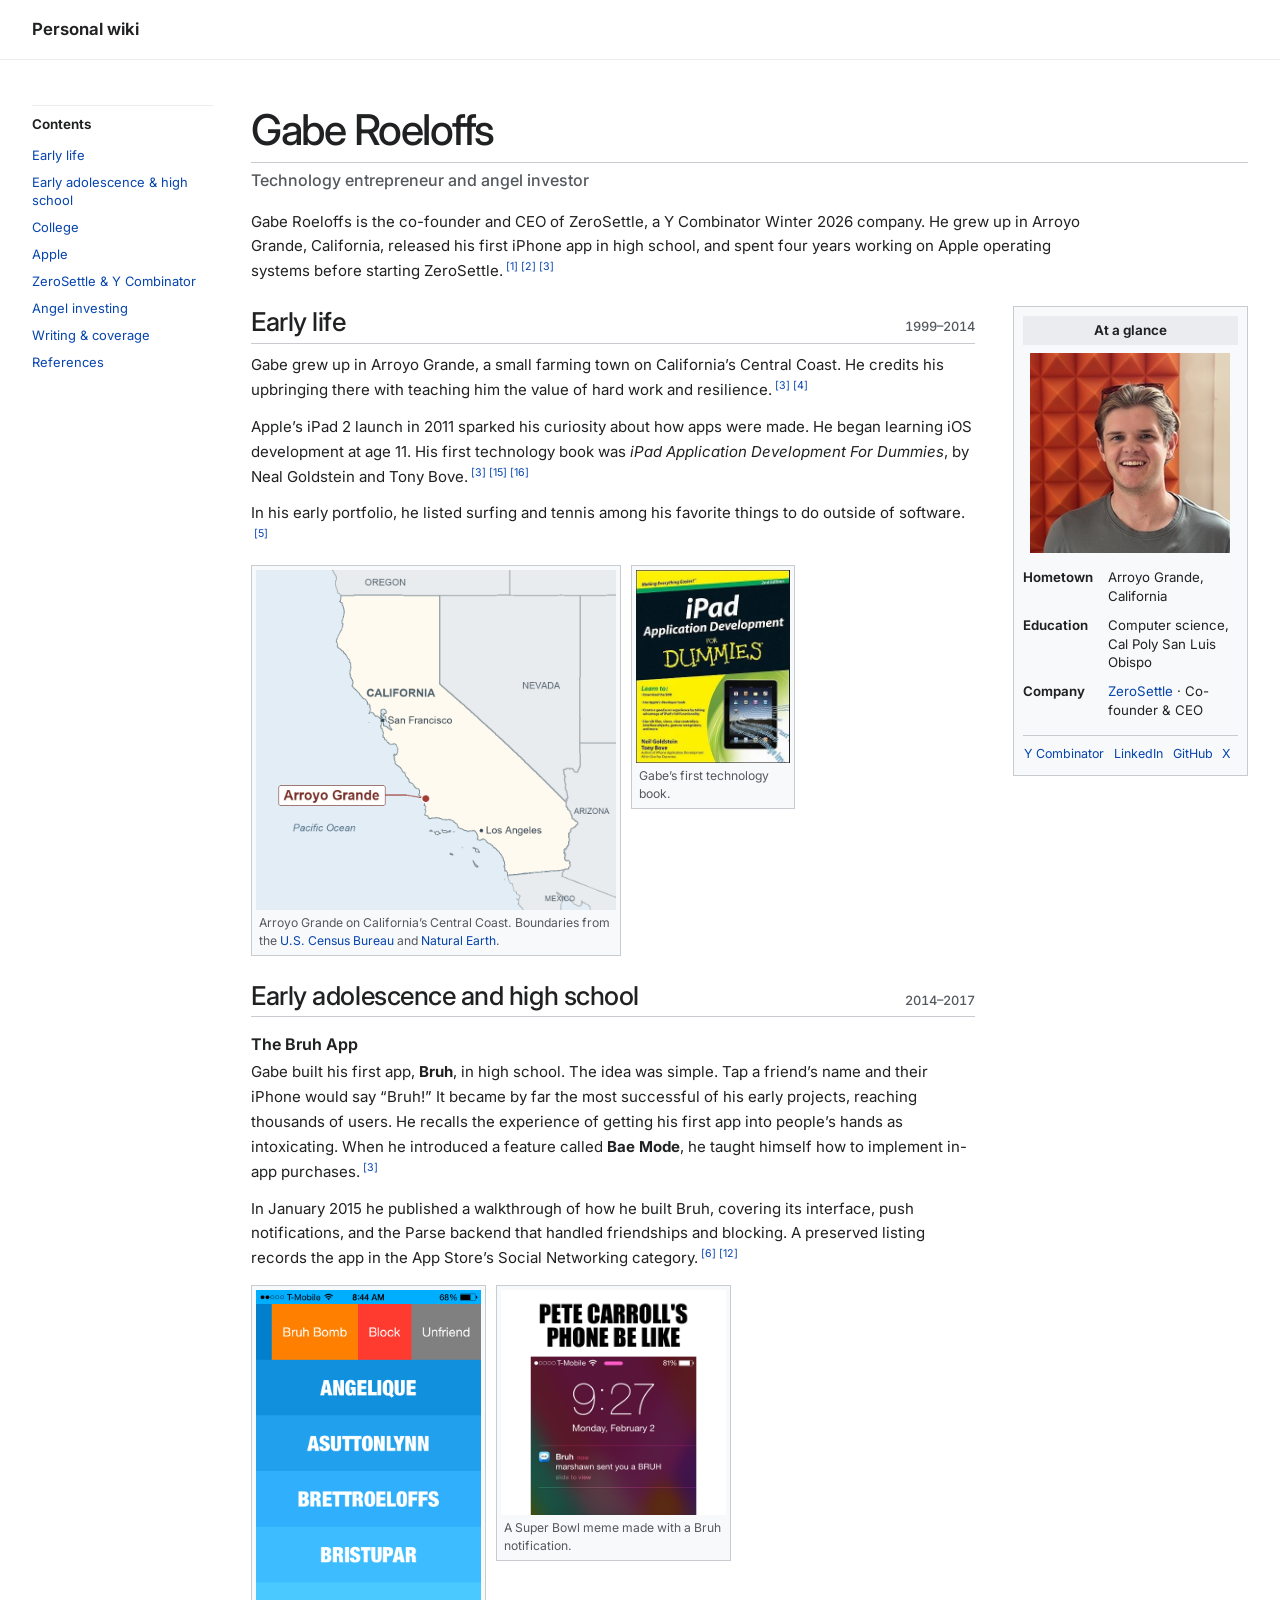
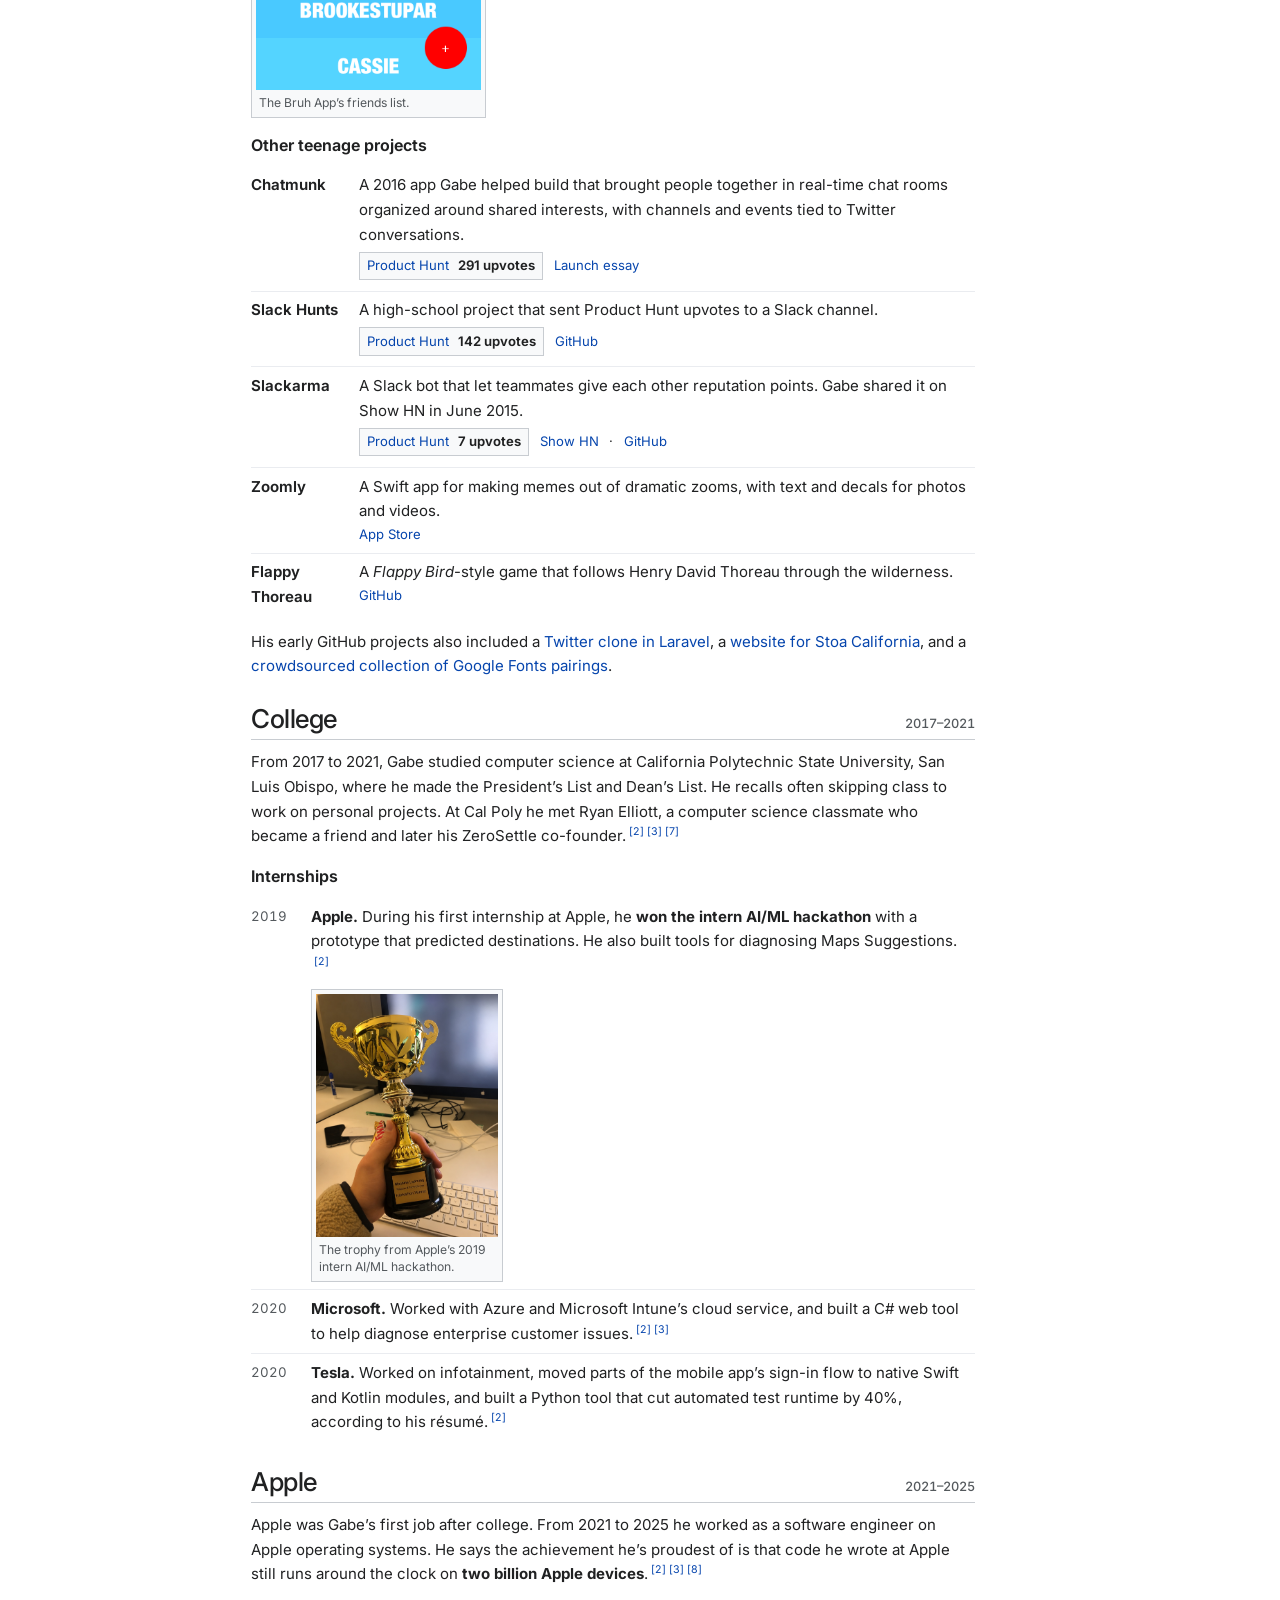
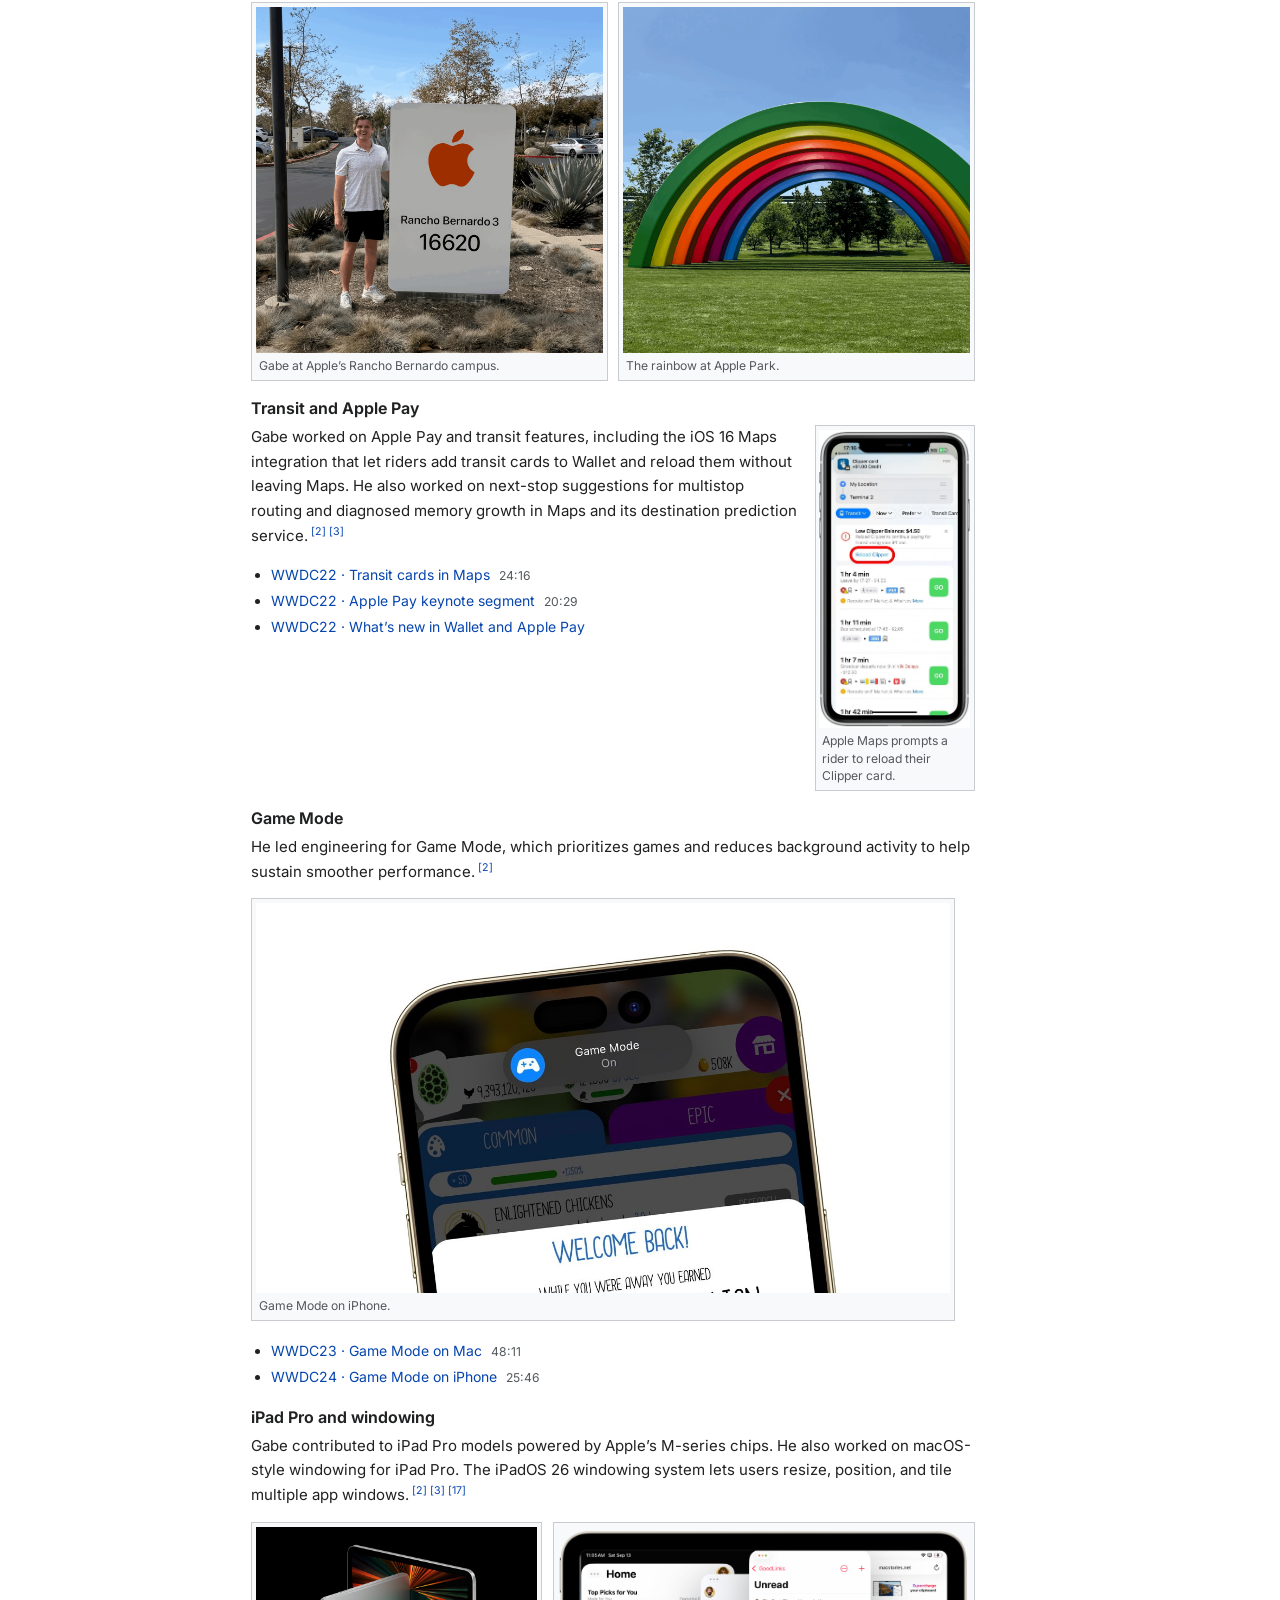
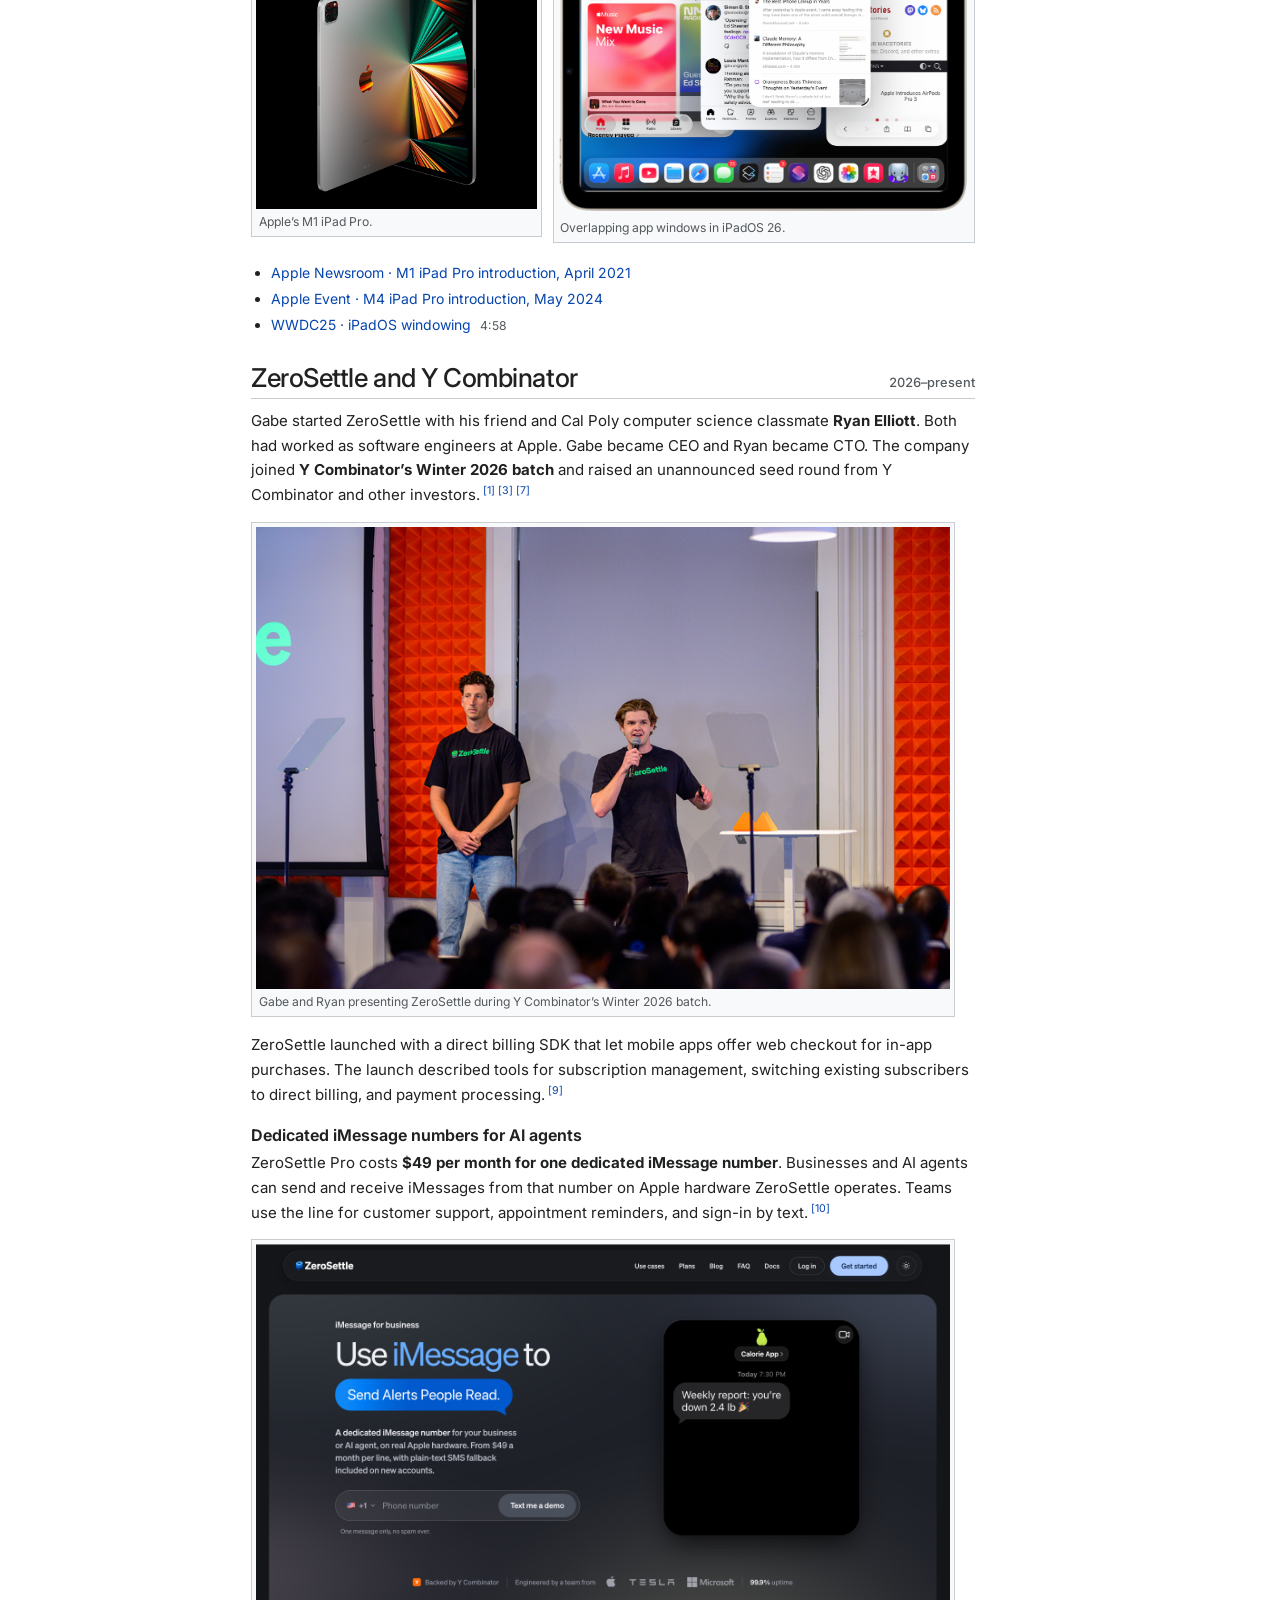
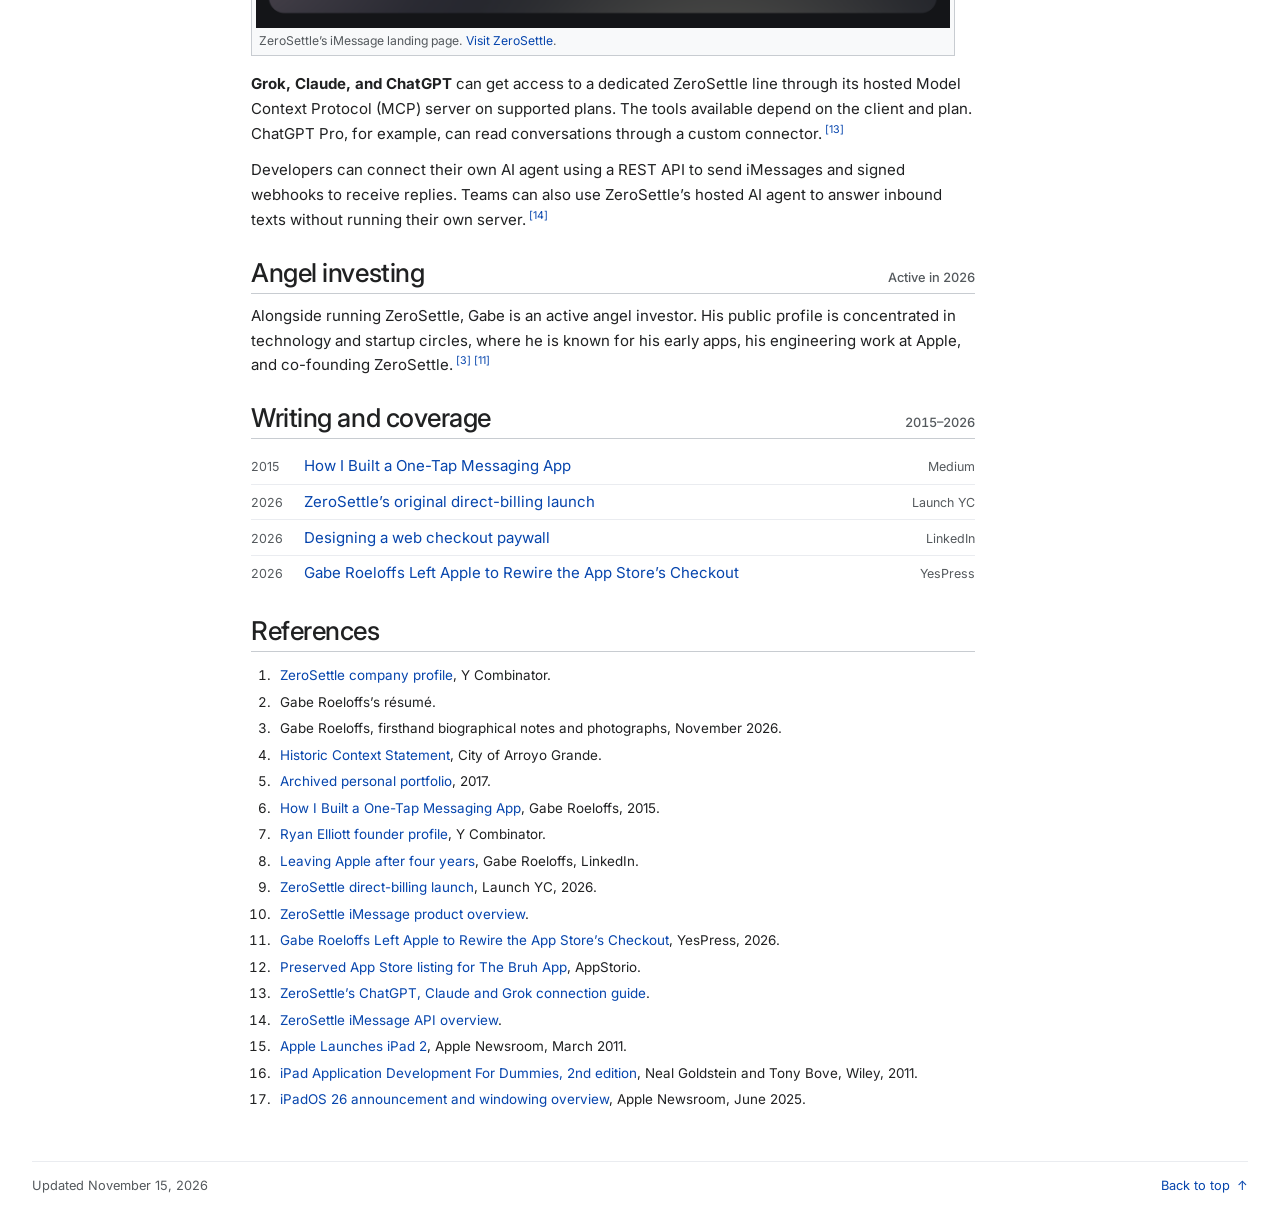
==== index.html @ 267e7371 "Date biography chapters and illustrate Apple projects" ====
<!doctype html>
<html lang="en">
<head>
    <meta charset="utf-8">
    <meta name="viewport" content="width=device-width, initial-scale=1">
    <title>Gabe Roeloffs | Technology Entrepreneur and Angel Investor</title>
    <meta name="description" content="Gabe Roeloffs is a technology entrepreneur, angel investor, and co-founder and CEO of ZeroSettle (YC Winter 2026). Explore his early apps, Apple engineering work, and startup career.">
    <link rel="canonical" href="https://gaberoeloffs.com/">
    <meta property="og:type" content="profile">
    <meta property="og:site_name" content="Gabe Roeloffs">
    <meta property="og:title" content="Gabe Roeloffs | Technology Entrepreneur and Angel Investor">
    <meta property="og:description" content="The personal wiki of Gabe Roeloffs, co-founder and CEO of ZeroSettle (YC Winter 2026), angel investor, and former Apple software engineer.">
    <meta property="og:url" content="https://gaberoeloffs.com/">
    <meta property="og:image" content="https://gaberoeloffs.com/images/gabe-roeloffs.jpg">
    <meta property="og:image:alt" content="Portrait of Gabe Roeloffs">
    <meta property="profile:first_name" content="Gabe">
    <meta property="profile:last_name" content="Roeloffs">
    <meta name="twitter:card" content="summary">
    <meta name="twitter:creator" content="@gaberoeloffs">
    <link rel="icon" href="/images/gabe-roeloffs.jpg" type="image/jpeg">
    <link rel="preconnect" href="https://fonts.googleapis.com">
    <link rel="preconnect" href="https://fonts.gstatic.com" crossorigin>
    <link rel="stylesheet" href="https://fonts.googleapis.com/css2?family=Inter:wght@400..700&amp;display=swap">
    <link rel="stylesheet" href="/wiki.css">
    <script type="application/ld+json">
    {
        "@context": "https://schema.org",
        "@type": "ProfilePage",
        "@id": "https://gaberoeloffs.com/#profile",
        "url": "https://gaberoeloffs.com/",
        "dateModified": "2026-11-15",
        "mainEntity": {
            "@type": "Person",
            "@id": "https://gaberoeloffs.com/#gabe",
            "name": "Gabe Roeloffs",
            "url": "https://gaberoeloffs.com/",
            "image": "https://gaberoeloffs.com/images/gabe-roeloffs.jpg",
            "description": "Technology entrepreneur and angel investor. Co-founder and CEO of ZeroSettle and former Apple software engineer.",
            "jobTitle": ["Technology entrepreneur", "Angel investor", "Co-founder and CEO"],
            "worksFor": {
                "@type": "Organization",
                "@id": "https://zerosettle.io/#organization",
                "name": "ZeroSettle",
                "url": "https://zerosettle.io/",
                "description": "ZeroSettle provides dedicated iMessage numbers for businesses and AI agents through a REST API, signed webhooks, and a hosted MCP server.",
                "sameAs": "https://www.ycombinator.com/companies/zerosettle",
                "founder": [
                    { "@id": "https://gaberoeloffs.com/#gabe" },
                    { "@type": "Person", "name": "Ryan Elliott", "url": "https://www.ycombinator.com/founders/ryan-elliott" }
                ],
                "makesOffer": {
                    "@type": "Offer",
                    "name": "ZeroSettle Pro",
                    "url": "https://zerosettle.io/imessage-api/",
                    "priceSpecification": {
                        "@type": "UnitPriceSpecification",
                        "price": 49,
                        "priceCurrency": "USD",
                        "unitText": "month"
                    },
                    "itemOffered": {
                        "@type": "Service",
                        "name": "Dedicated iMessage number for businesses and AI agents",
                        "provider": { "@id": "https://zerosettle.io/#organization" }
                    }
                }
            },
            "alumniOf": {
                "@type": "CollegeOrUniversity",
                "name": "California Polytechnic State University, San Luis Obispo"
            },
            "sameAs": [
                "https://www.ycombinator.com/founders/gabe-roeloffs",
                "https://www.linkedin.com/in/gabe-roeloffs/",
                "https://github.com/gdroel",
                "https://x.com/gaberoeloffs",
                "https://medium.com/@gaberoeloffs"
            ]
        }
    }
    </script>
</head>
<body>
    <a class="skip-link" href="#main">Skip to biography</a>
    <header class="masthead" id="top">
        <div class="shell masthead-inner">
            <a class="wordmark" href="/">Personal wiki</a>
        </div>
    </header>

    <main id="main" class="shell wiki" tabindex="-1">
        <header class="intro">
            <h1 id="name">Gabe Roeloffs</h1>
            <p class="occupation">Technology entrepreneur and angel investor</p>
            <p class="summary">Gabe Roeloffs is the co-founder and CEO of ZeroSettle, a Y Combinator Winter 2026 company. He grew up in Arroyo Grande, California, released his first iPhone app in high school, and spent four years working on Apple operating systems before starting ZeroSettle.<sup><a href="#ref-yc" aria-label="Reference 1">[1]</a> <a href="#ref-resume" aria-label="Reference 2">[2]</a> <a href="#ref-gabe" aria-label="Reference 3">[3]</a></sup></p>
        </header>

        <aside class="profile" aria-label="Biographical facts and profiles">
            <h2>At a glance</h2>
            <img class="portrait" src="/images/gabe-roeloffs.jpg" width="200" height="200" alt="Portrait of Gabe Roeloffs">
            <div class="profile-details">
                <dl>
                    <div><dt>Hometown</dt><dd>Arroyo Grande, California</dd></div>
                    <div><dt>Education</dt><dd>Computer science, Cal Poly San Luis Obispo</dd></div>
                    <div><dt>Company</dt><dd><a href="#zerosettle">ZeroSettle</a> · Co-founder &amp; CEO</dd></div>
                </dl>
                <ul class="profile-links" aria-label="Public profiles">
                    <li><a href="https://www.ycombinator.com/founders/gabe-roeloffs">Y Combinator</a></li>
                    <li><a href="https://www.linkedin.com/in/gabe-roeloffs/">LinkedIn</a></li>
                    <li><a href="https://github.com/gdroel">GitHub</a></li>
                    <li><a href="https://x.com/gaberoeloffs">X</a></li>
                </ul>
            </div>
        </aside>

        <nav class="contents" aria-labelledby="contents-title">
            <h2 id="contents-title">Contents</h2>
            <ul>
                <li><a href="#about">Early life</a></li>
                <li><a href="#early-adolescence">Early adolescence &amp; high school</a></li>
                <li><a href="#cal-poly">College</a></li>
                <li><a href="#apple">Apple</a></li>
                <li><a href="#zerosettle">ZeroSettle &amp; Y Combinator</a></li>
                <li><a href="#investing">Angel investing</a></li>
                <li><a href="#writing">Writing &amp; coverage</a></li>
                <li><a href="#references">References</a></li>
            </ul>
        </nav>

        <article class="biography" aria-label="Biography">
            <section id="about">
                <h2>Early life <span class="section-years">1999–2014</span></h2>
                <p>Gabe grew up in Arroyo Grande, a small farming town on California’s Central Coast. He credits his upbringing there with teaching him the value of hard work and resilience.<sup><a href="#ref-gabe" aria-label="Reference 3">[3]</a> <a href="#ref-arroyo" aria-label="Reference 4">[4]</a></sup></p>
                <p>Apple’s iPad 2 launch in 2011 sparked his curiosity about how apps were made. He began learning iOS development at age 11. His first technology book was <cite>iPad Application Development For Dummies</cite>, by Neal Goldstein and Tony Bove.<sup><a href="#ref-gabe" aria-label="Reference 3">[3]</a> <a href="#ref-ipad-launch" aria-label="Reference 15">[15]</a> <a href="#ref-ipad-book" aria-label="Reference 16">[16]</a></sup></p>
                <p>In his early portfolio, he listed surfing and tennis among his favorite things to do outside of software.<sup><a href="#ref-portfolio-2017" aria-label="Reference 5">[5]</a></sup></p>
                <div class="photo-pair early-life-images">
                    <figure class="locator-map">
                        <a href="/images/arroyo-grande-map.png"><img src="/images/arroyo-grande-map.png" width="900" height="850" alt="Map locating Arroyo Grande on California’s Central Coast, between San Francisco and Los Angeles" loading="lazy" decoding="async"></a>
                        <figcaption>Arroyo Grande on California’s Central Coast. Boundaries from the <a href="https://www.census.gov/geographies/mapping-files/2024/geo/carto-boundary-file.html">U.S. Census Bureau</a> and <a href="https://www.naturalearthdata.com/downloads/10m-cultural-vectors/">Natural Earth</a>.</figcaption>
                    </figure>
                    <figure id="first-tech-book">
                        <a href="/images/ipad-application-development-for-dummies.webp"><img src="/images/ipad-application-development-for-dummies.webp" width="320" height="400" alt="Cover of iPad Application Development For Dummies, second edition" loading="lazy" decoding="async"></a>
                        <figcaption>Gabe’s first technology book.</figcaption>
                    </figure>
                </div>
            </section>

            <section id="early-adolescence">
                <h2>Early adolescence and high school <span class="section-years">2014–2017</span></h2>
                <h3 id="bruh">The Bruh App</h3>
                <p>Gabe built his first app, <strong>Bruh</strong>, in high school. The idea was simple. Tap a friend’s name and their iPhone would say “Bruh!” It became by far the most successful of his early projects, reaching thousands of users. He recalls the experience of getting his first app into people’s hands as intoxicating. When he introduced a feature called <strong>Bae Mode</strong>, he taught himself how to implement in-app purchases.<sup><a href="#ref-gabe" aria-label="Reference 3">[3]</a></sup></p>
                <p>In January 2015 he published a walkthrough of how he built Bruh, covering its interface, push notifications, and the Parse backend that handled friendships and blocking. A preserved listing records the app in the App Store’s Social Networking category.<sup><a href="#ref-bruh" aria-label="Reference 6">[6]</a> <a href="#ref-bruh-listing" aria-label="Reference 12">[12]</a></sup></p>
                <div class="photo-pair bruh-screenshots">
                    <figure>
                        <a href="/images/bruh-app-friends.png"><img src="/images/bruh-app-friends.png" width="640" height="1136" alt="The Bruh App’s blue friends list with Bruh Bomb, Block and Unfriend controls" loading="lazy" decoding="async"></a>
                        <figcaption>The Bruh App’s friends list.</figcaption>
                    </figure>
                    <figure>
                        <a href="/images/bruh-app-super-bowl-meme.png"><img src="/images/bruh-app-super-bowl-meme.png" width="500" height="500" alt="A Pete Carroll meme showing a Bruh notification on an iPhone lock screen" loading="lazy" decoding="async"></a>
                        <figcaption>A Super Bowl meme made with a Bruh notification.</figcaption>
                    </figure>
                </div>

                <h3>Other teenage projects</h3>
                <dl class="project-list">
                    <div>
                        <dt>Chatmunk</dt>
                        <dd>A 2016 app Gabe helped build that brought people together in real-time chat rooms organized around shared interests, with channels and events tied to Twitter conversations. <span class="related"><a class="launch-link" href="https://www.producthunt.com/products/chatmunk?launch=chatmunk-2">Product Hunt <span class="launch-upvotes">291 upvotes</span></a> <a href="https://medium.com/@erictwillis/unbundling-twitter-introducing-chatmunk-f8171628aa4a">Launch essay</a></span></dd>
                    </div>
                    <div>
                        <dt>Slack Hunts</dt>
                        <dd>A high-school project that sent Product Hunt upvotes to a Slack channel. <span class="related"><a class="launch-link" href="https://www.producthunt.com/products/slack-hunts?launch=slack-hunts">Product Hunt <span class="launch-upvotes">142 upvotes</span></a> <a href="https://github.com/gdroel/slack-hunts">GitHub</a></span></dd>
                    </div>
                    <div>
                        <dt>Slackarma</dt>
                        <dd>A Slack bot that let teammates give each other reputation points. Gabe shared it on Show HN in June 2015. <span class="related"><a class="launch-link" href="https://www.producthunt.com/products/slack-hunts?launch=slackarma">Product Hunt <span class="launch-upvotes">7 upvotes</span></a> <a href="https://news.ycombinator.com/item?id=9694166">Show HN</a> · <a href="https://github.com/gdroel/slackarma">GitHub</a></span></dd>
                    </div>
                    <div>
                        <dt>Zoomly</dt>
                        <dd>A Swift app for making memes out of dramatic zooms, with text and decals for photos and videos. <span class="related"><a href="https://apps.apple.com/us/app/zoomly-make-dramatic-zooms/id1434798442">App Store</a></span></dd>
                    </div>
                    <div>
                        <dt>Flappy Thoreau</dt>
                        <dd>A <em>Flappy Bird</em>-style game that follows Henry David Thoreau through the wilderness. <span class="related"><a href="https://github.com/gdroel/Flappy-Thoreau">GitHub</a></span></dd>
                    </div>
                </dl>
                <p>His early GitHub projects also included a <a href="https://github.com/gdroel/laravel-twitter">Twitter clone in Laravel</a>, a <a href="https://github.com/gdroel/stoaca">website for Stoa California</a>, and a <a href="https://github.com/gdroel/font-combinations">crowdsourced collection of Google Fonts pairings</a>.</p>
            </section>

            <section id="cal-poly">
                <h2>College <span class="section-years">2017–2021</span></h2>
                <p>From 2017 to 2021, Gabe studied computer science at California Polytechnic State University, San Luis Obispo, where he made the President’s List and Dean’s List. He recalls often skipping class to work on personal projects. At Cal Poly he met Ryan Elliott, a computer science classmate who became a friend and later his ZeroSettle co-founder.<sup><a href="#ref-resume" aria-label="Reference 2">[2]</a> <a href="#ref-gabe" aria-label="Reference 3">[3]</a> <a href="#ref-ryan" aria-label="Reference 7">[7]</a></sup></p>
                <h3>Internships</h3>
                <dl class="timeline">
                    <div id="apple-internship">
                        <dt><time datetime="2019">2019</time></dt>
                        <dd>
                            <strong>Apple.</strong> During his first internship at Apple, he <strong>won the intern AI/ML hackathon</strong> with a prototype that predicted destinations. He also built tools for diagnosing Maps Suggestions.<sup><a href="#ref-resume" aria-label="Reference 2">[2]</a></sup>
                            <figure class="internship-trophy">
                                <a href="/images/apple-intern-hackathon-trophy.jpg"><img src="/images/apple-intern-hackathon-trophy.jpg" width="1050" height="1400" alt="Gold trophy with a Machine Learning Platform &amp; Technologies Hackathon Winner plaque" loading="lazy" decoding="async"></a>
                                <figcaption>The trophy from Apple’s 2019 intern AI/ML hackathon.</figcaption>
                            </figure>
                        </dd>
                    </div>
                    <div>
                        <dt><time datetime="2020">2020</time></dt>
                        <dd><strong>Microsoft.</strong> Worked with Azure and Microsoft Intune’s cloud service, and built a C# web tool to help diagnose enterprise customer issues.<sup><a href="#ref-resume" aria-label="Reference 2">[2]</a> <a href="#ref-gabe" aria-label="Reference 3">[3]</a></sup></dd>
                    </div>
                    <div>
                        <dt><time datetime="2020">2020</time></dt>
                        <dd><strong>Tesla.</strong> Worked on infotainment, moved parts of the mobile app’s sign-in flow to native Swift and Kotlin modules, and built a Python tool that cut automated test runtime by 40%, according to his résumé.<sup><a href="#ref-resume" aria-label="Reference 2">[2]</a></sup></dd>
                    </div>
                </dl>
            </section>

            <section id="apple">
                <h2>Apple <span class="section-years">2021–2025</span></h2>
                <p>Apple was Gabe’s first job after college. From 2021 to 2025 he worked as a software engineer on Apple operating systems. He says the achievement he’s proudest of is that code he wrote at Apple still runs around the clock on <strong>two billion Apple devices</strong>.<sup><a href="#ref-resume" aria-label="Reference 2">[2]</a> <a href="#ref-gabe" aria-label="Reference 3">[3]</a> <a href="#ref-apple-post" aria-label="Reference 8">[8]</a></sup></p>

                <div class="photo-pair">
                    <figure>
                        <img src="/images/apple-rancho-bernardo.gif" width="1280" height="1280" alt="Gabe Roeloffs beside the Apple Rancho Bernardo campus sign" loading="lazy" decoding="async">
                        <figcaption>Gabe at Apple’s Rancho Bernardo campus.</figcaption>
                    </figure>
                    <figure>
                        <img src="/images/apple-park-rainbow.gif" width="1280" height="1280" alt="The rainbow arches on the lawn at Apple Park" loading="lazy" decoding="async">
                        <figcaption>The rainbow at Apple Park.</figcaption>
                    </figure>
                </div>

                <h3 id="transit-pay">Transit and Apple Pay</h3>
                <div class="transit-feature">
                    <div>
                        <p>Gabe worked on Apple Pay and transit features, including the iOS 16 Maps integration that let riders add transit cards to Wallet and reload them without leaving Maps. He also worked on next-stop suggestions for multistop routing and diagnosed memory growth in Maps and its destination prediction service.<sup><a href="#ref-resume" aria-label="Reference 2">[2]</a> <a href="#ref-gabe" aria-label="Reference 3">[3]</a></sup></p>
                        <ul class="watch-links">
                            <li><a href="https://developer.apple.com/videos/play/wwdc2022/101/?time=1456">WWDC22 · Transit cards in Maps <span>24:16</span></a></li>
                            <li><a href="https://developer.apple.com/videos/play/wwdc2022/101/?time=1229">WWDC22 · Apple Pay keynote segment <span>20:29</span></a></li>
                            <li><a href="https://developer.apple.com/videos/play/wwdc2022/10041/">WWDC22 · What’s new in Wallet and Apple Pay</a></li>
                        </ul>
                    </div>
                    <figure>
                        <a href="/images/apple-maps-clipper-reload.webp"><img src="/images/apple-maps-clipper-reload.webp" width="642" height="1274" alt="Apple Maps displaying a low Clipper card balance and highlighting the Reload Clipper button" loading="lazy" decoding="async"></a>
                        <figcaption>Apple Maps prompts a rider to reload their Clipper card.</figcaption>
                    </figure>
                </div>

                <h3 id="game-mode">Game Mode</h3>
                <p>He led engineering for Game Mode, which prioritizes games and reduces background activity to help sustain smoother performance.<sup><a href="#ref-resume" aria-label="Reference 2">[2]</a></sup></p>
                <figure class="feature-photo">
                    <a href="/images/apple-iphone-game-mode.jpg"><img src="/images/apple-iphone-game-mode.jpg" width="1312" height="738" alt="An iPhone displaying the Game Mode On banner over a game" loading="lazy" decoding="async"></a>
                    <figcaption>Game Mode on iPhone.</figcaption>
                </figure>
                <ul class="watch-links">
                    <li><a href="https://developer.apple.com/videos/play/wwdc2023/101/?time=2891">WWDC23 · Game Mode on Mac <span>48:11</span></a></li>
                    <li><a href="https://developer.apple.com/videos/play/wwdc2024/101/?time=1546">WWDC24 · Game Mode on iPhone <span>25:46</span></a></li>
                </ul>

                <h3 id="ipad-pro-windowing">iPad Pro and windowing</h3>
                <p>Gabe contributed to iPad Pro models powered by Apple’s M-series chips. He also worked on macOS-style windowing for iPad Pro. The iPadOS 26 windowing system lets users resize, position, and tile multiple app windows.<sup><a href="#ref-resume" aria-label="Reference 2">[2]</a> <a href="#ref-gabe" aria-label="Reference 3">[3]</a> <a href="#ref-ipados-windowing" aria-label="Reference 17">[17]</a></sup></p>
                <div class="photo-pair ipad-pro-images">
                    <figure>
                        <a href="/images/apple-ipad-pro-m-series.jpg"><img src="/images/apple-ipad-pro-m-series.jpg" width="900" height="900" alt="Front and rear views of Apple’s M1 iPad Pro" loading="lazy" decoding="async"></a>
                        <figcaption>Apple’s M1 iPad Pro.</figcaption>
                    </figure>
                    <figure>
                        <a href="/images/apple-ipados-windowing.png"><img src="/images/apple-ipados-windowing.png" width="2048" height="1430" alt="An iPad Pro with several overlapping app windows and the Dock visible" loading="lazy" decoding="async"></a>
                        <figcaption>Overlapping app windows in iPadOS 26.</figcaption>
                    </figure>
                </div>
                <ul class="watch-links">
                    <li><a href="https://www.apple.com/newsroom/2021/04/apple-unveils-new-ipad-pro-with-m1-chip-and-stunning-liquid-retina-xdr-display/">Apple Newsroom · M1 iPad Pro introduction, April 2021</a></li>
                    <li><a href="https://podcasts.apple.com/us/podcast/apple-event-may-7/id1473854035?i=1000654820121">Apple Event · M4 iPad Pro introduction, May 2024</a></li>
                    <li><a href="https://developer.apple.com/videos/play/wwdc2025/208/?time=298">WWDC25 · iPadOS windowing <span>4:58</span></a></li>
                </ul>
            </section>

            <section id="zerosettle">
                <h2>ZeroSettle and Y Combinator <span class="section-years">2026–present</span></h2>
                <p>Gabe started ZeroSettle with his friend and Cal Poly computer science classmate <strong>Ryan Elliott</strong>. Both had worked as software engineers at Apple. Gabe became CEO and Ryan became CTO. The company joined <strong>Y Combinator’s Winter 2026 batch</strong> and raised an unannounced seed round from Y Combinator and other investors.<sup><a href="#ref-yc" aria-label="Reference 1">[1]</a> <a href="#ref-gabe" aria-label="Reference 3">[3]</a> <a href="#ref-ryan" aria-label="Reference 7">[7]</a></sup></p>
                <figure class="feature-photo">
                    <img src="/images/zerosettle-yc.jpg" width="800" height="533" alt="Gabe Roeloffs and Ryan Elliott onstage in ZeroSettle shirts, presenting to an audience" loading="lazy" decoding="async">
                    <figcaption>Gabe and Ryan presenting ZeroSettle during Y Combinator’s Winter 2026 batch.</figcaption>
                </figure>
                <p>ZeroSettle launched with a direct billing SDK that let mobile apps offer web checkout for in-app purchases. The launch described tools for subscription management, switching existing subscribers to direct billing, and payment processing.<sup><a href="#ref-yc-launch" aria-label="Reference 9">[9]</a></sup></p>

                <h3 id="zerosettle-imessage">Dedicated iMessage numbers for AI agents</h3>
                <p>ZeroSettle Pro costs <strong>$49 per month for one dedicated iMessage number</strong>. Businesses and AI agents can send and receive iMessages from that number on Apple hardware ZeroSettle operates. Teams use the line for customer support, appointment reminders, and sign-in by text.<sup><a href="#ref-zerosettle" aria-label="Reference 10">[10]</a></sup></p>
                <figure id="zerosettle-homepage" class="feature-photo">
                    <a href="/images/zerosettle-landing-page.webp"><img src="/images/zerosettle-landing-page.webp" width="3060" height="1692" alt="ZeroSettle’s landing page showing its dedicated iMessage number and an example customer alert" loading="lazy" decoding="async"></a>
                    <figcaption>ZeroSettle’s iMessage landing page. <a href="https://zerosettle.io/">Visit ZeroSettle</a>.</figcaption>
                </figure>
                <p><strong>Grok, Claude, and ChatGPT</strong> can get access to a dedicated ZeroSettle line through its hosted Model Context Protocol (MCP) server on supported plans. The tools available depend on the client and plan. ChatGPT Pro, for example, can read conversations through a custom connector.<sup><a href="#ref-zerosettle-agents" aria-label="Reference 13">[13]</a></sup></p>
                <p>Developers can connect their own AI agent using a REST API to send iMessages and signed webhooks to receive replies. Teams can also use ZeroSettle’s hosted AI agent to answer inbound texts without running their own server.<sup><a href="#ref-zerosettle-api" aria-label="Reference 14">[14]</a></sup></p>
            </section>

            <section id="investing">
                <h2>Angel investing <span class="section-years">Active in 2026</span></h2>
                <p>Alongside running ZeroSettle, Gabe is an active angel investor. His public profile is concentrated in technology and startup circles, where he is known for his early apps, his engineering work at Apple, and co-founding ZeroSettle.<sup><a href="#ref-gabe" aria-label="Reference 3">[3]</a> <a href="#ref-yespress" aria-label="Reference 11">[11]</a></sup></p>
            </section>

            <section id="writing">
                <h2>Writing and coverage <span class="section-years">2015–2026</span></h2>
                <ul class="reading">
                    <li><time datetime="2015-01-12">2015</time><a href="https://medium.com/@gaberoeloffs/how-i-built-a-one-tap-messaging-app-a1e24b929292">How I Built a One-Tap Messaging App</a><span>Medium</span></li>
                    <li><time datetime="2026">2026</time><a href="https://www.ycombinator.com/launches/PeV-zerosettle-keep-more-of-your-mobile-app-revenue-with-drop-in-direct-billing">ZeroSettle’s original direct-billing launch</a><span>Launch YC</span></li>
                    <li><time datetime="2026">2026</time><a href="https://www.linkedin.com/posts/gabe-roeloffs_ill-let-you-in-on-a-little-zerosettle-secret-activity-7463305755031621633-SOQ_">Designing a web checkout paywall</a><span>LinkedIn</span></li>
                    <li><time datetime="2026-08-28">2026</time><a href="https://yespress.io/gabe-roeloffs">Gabe Roeloffs Left Apple to Rewire the App Store’s Checkout</a><span>YesPress</span></li>
                </ul>
            </section>

            <section id="references">
                <h2>References</h2>
                <ol class="references">
                    <li id="ref-yc"><a href="https://www.ycombinator.com/companies/zerosettle">ZeroSettle company profile</a>, Y Combinator.</li>
                    <li id="ref-resume">Gabe Roeloffs’s résumé.</li>
                    <li id="ref-gabe">Gabe Roeloffs, firsthand biographical notes and photographs, November 2026.</li>
                    <li id="ref-arroyo"><a href="https://www.arroyogrande.org/DocumentCenter/View/1389/Historic-Context-Statement">Historic Context Statement</a>, City of Arroyo Grande.</li>
                    <li id="ref-portfolio-2017"><a href="https://github.com/gdroel/gdroel.github.io/blob/ee27bf8cbc2ff507919b6c1064a113fd66d2a1b3/index.html">Archived personal portfolio</a>, 2017.</li>
                    <li id="ref-bruh"><a href="https://medium.com/@gaberoeloffs/how-i-built-a-one-tap-messaging-app-a1e24b929292">How I Built a One-Tap Messaging App</a>, Gabe Roeloffs, 2015.</li>
                    <li id="ref-ryan"><a href="https://www.ycombinator.com/founders/ryan-elliott">Ryan Elliott founder profile</a>, Y Combinator.</li>
                    <li id="ref-apple-post"><a href="https://www.linkedin.com/posts/gabe-roeloffs_im-closing-my-apple-chapter-after-four-unforgettable-activity-7402861087173402625-lpW3">Leaving Apple after four years</a>, Gabe Roeloffs, LinkedIn.</li>
                    <li id="ref-yc-launch"><a href="https://www.ycombinator.com/launches/PeV-zerosettle-keep-more-of-your-mobile-app-revenue-with-drop-in-direct-billing">ZeroSettle direct-billing launch</a>, Launch YC, 2026.</li>
                    <li id="ref-zerosettle"><a href="https://zerosettle.io/">ZeroSettle iMessage product overview</a>.</li>
                    <li id="ref-yespress"><a href="https://yespress.io/gabe-roeloffs">Gabe Roeloffs Left Apple to Rewire the App Store’s Checkout</a>, YesPress, 2026.</li>
                    <li id="ref-bruh-listing"><a href="https://bruh-app-tap-friend-send-bruh.appstor.io/">Preserved App Store listing for The Bruh App</a>, AppStorio.</li>
                    <li id="ref-zerosettle-agents"><a href="https://zerosettle.io/blog/chatgpt-dots-vs-claude-duet-vs-grok-bot-imessage/">ZeroSettle’s ChatGPT, Claude and Grok connection guide</a>.</li>
                    <li id="ref-zerosettle-api"><a href="https://zerosettle.io/imessage-api/">ZeroSettle iMessage API overview</a>.</li>
                    <li id="ref-ipad-launch"><a href="https://www.apple.com/newsroom/2011/03/02Apple-Launches-iPad-2/">Apple Launches iPad 2</a>, Apple Newsroom, March 2011.</li>
                    <li id="ref-ipad-book"><a href="https://www.tonybove.com/writing_samples/iPad_App_Dev_For_Dummies_chaps_7-8.pdf">iPad Application Development For Dummies, 2nd edition</a>, Neal Goldstein and Tony Bove, Wiley, 2011.</li>
                    <li id="ref-ipados-windowing"><a href="https://www.apple.com/newsroom/2025/06/ipados-26-introduces-powerful-new-features-that-push-ipad-even-further/">iPadOS 26 announcement and windowing overview</a>, Apple Newsroom, June 2025.</li>
                </ol>
            </section>
        </article>
    </main>

    <footer class="shell footer">
        <p>Updated <time datetime="2026-11-15">November 15, 2026</time></p>
        <a href="#top">Back to top <span aria-hidden="true">↑</span></a>
    </footer>
</body>
</html>
---- wiki.css ----
:root {
    color-scheme: light;
    --paper: #fff;
    --surface: #f8f9fa;
    --ink: #202122;
    --muted: #54595d;
    --link: #0645ad;
    --line: #c8ccd1;
    --light-line: #eaecf0;
    --sans: Inter, system-ui, sans-serif;
}

*, *::before, *::after { box-sizing: border-box; }
html { scroll-padding-top: 1rem; }

body {
    margin: 0;
    background: var(--paper);
    color: var(--ink);
    font: .94rem/1.65 var(--sans);
}

img { display: block; max-width: 100%; height: auto; }

a { color: var(--link); text-decoration: none; }
a:hover, a:focus-visible { text-decoration: underline; }
a:focus-visible { outline: 2px solid var(--link); outline-offset: 3px; }

.skip-link {
    position: fixed;
    z-index: 2;
    top: 1rem;
    left: 1rem;
    padding: .5rem .85rem;
    background: var(--paper);
    transform: translateY(-200%);
}

.skip-link:focus { transform: none; }

.shell { width: min(83rem, 100% - 4rem); margin-inline: auto; }

.masthead { border-bottom: 1px solid var(--light-line); }

.masthead-inner, .footer {
    display: flex;
    align-items: center;
    justify-content: space-between;
    gap: 1rem;
}

.masthead-inner { min-height: 3.7rem; }
.wordmark { color: var(--ink); font-size: 1.05rem; font-weight: 650; }
.footer a span { margin-left: .2em; }

.wiki {
    display: grid;
    grid-template-columns: minmax(9rem, 1fr) minmax(0, 4fr) minmax(12rem, 1.3fr);
    grid-template-areas:
        "contents intro intro"
        "contents biography profile";
    gap: 0 clamp(1.5rem, 3vw, 2.75rem);
    align-items: start;
    margin-block: clamp(1.7rem, 3.5vw, 3.15rem) 3rem;
}

.intro { grid-area: intro; }

h1 {
    border-bottom: 1px solid var(--line);
    margin: 0 0 .28rem;
    padding-bottom: .42rem;
    font-size: clamp(2rem, 4vw, 2.65rem);
    font-weight: 500;
    line-height: 1.18;
    letter-spacing: -.035em;
}

.occupation {
    margin: 0;
    color: var(--muted);
    font-size: 1rem;
    font-weight: 500;
}

.summary { max-width: 53rem; margin: 1rem 0 1.4rem; }

sup {
    margin-left: .25em;
    font-size: .71em;
    line-height: 0;
    vertical-align: super;
}

sup a { white-space: nowrap; }

.contents {
    position: sticky;
    top: 1.5rem;
    grid-area: contents;
    padding-top: .55rem;
    border-top: 1px solid var(--light-line);
}

.contents h2, .profile h2 {
    margin: 0;
    font-size: .84rem;
    font-weight: 650;
    line-height: 1.4;
}

.contents ul, .profile-links, .reading {
    padding: 0;
    margin: 0;
    list-style: none;
}

.contents ul { margin-top: .48rem; }

.contents a {
    display: block;
    padding: .27rem 0;
    font-size: .81rem;
    line-height: 1.42;
}

.profile {
    grid-area: profile;
    border: 1px solid var(--line);
    padding: .55rem;
    background: var(--surface);
}

.profile h2 {
    background: var(--light-line);
    margin-bottom: .5rem;
    padding: .32rem .5rem;
    text-align: center;
}

.portrait { width: min(100%, 12.5rem); margin-inline: auto; }
.profile dl { margin: .65rem 0; font-size: .83rem; line-height: 1.42; }
.profile dl div { display: grid; grid-template-columns: 5rem minmax(0, 1fr); gap: .35rem; padding-block: .3rem; }
.profile dt { font-weight: 650; }
.profile dd { margin: 0; }

.profile-links {
    display: flex;
    flex-wrap: wrap;
    gap: .2rem .6rem;
    border-top: 1px solid var(--line);
    padding: .5rem .1rem .12rem;
    font-size: .78rem;
}

.biography { grid-area: biography; min-width: 0; }
.biography section { margin-bottom: 1.5rem; }
.biography section:last-child { margin-bottom: 0; }

.biography h2 {
    display: flex;
    flex-wrap: wrap;
    align-items: baseline;
    justify-content: space-between;
    gap: .18rem 1rem;
    border-bottom: 1px solid var(--line);
    margin: 0 0 .6rem;
    padding-bottom: .26rem;
    font-size: clamp(1.35rem, 2.15vw, 1.62rem);
    font-weight: 500;
    line-height: 1.24;
    letter-spacing: -.018em;
}

.section-years {
    color: var(--muted);
    font-size: .8rem;
    font-weight: 500;
    font-variant-numeric: tabular-nums;
    letter-spacing: normal;
    white-space: nowrap;
}

.biography h3 {
    margin: 1rem 0 .28rem;
    font-size: 1rem;
    font-weight: 650;
    line-height: 1.44;
}

.biography p { margin: 0 0 .75rem; }
.biography section > :last-child { margin-bottom: 0; }

.timeline, .project-list { margin: .6rem 0 .8rem; }

.timeline > div, .project-list > div {
    display: grid;
    grid-template-columns: minmax(0, 6rem) minmax(0, 1fr);
    gap: .75rem;
    padding: .42rem 0;
    border-bottom: 1px solid var(--light-line);
}

.timeline > div { grid-template-columns: 3rem minmax(0, 1fr); }
.timeline > div:last-child, .project-list > div:last-child { border-bottom: 0; }
.timeline dd, .project-list dd { margin: 0; }
.timeline dt { color: var(--muted); font-size: .83rem; font-variant-numeric: tabular-nums; padding-top: .1rem; }
.project-list dt { font-weight: 650; }
.related {
    display: flex;
    flex-wrap: wrap;
    align-items: center;
    gap: .35rem .65rem;
    font-size: .82rem;
}

.related .launch-link { margin-block: .25rem; }

.launch-link {
    display: inline-flex;
    flex-wrap: wrap;
    align-items: center;
    gap: .2rem .55rem;
    padding: .15rem .45rem;
    border: 1px solid var(--line);
    background: var(--surface);
}

.launch-upvotes { color: var(--ink); font-weight: 650; }

figure {
    margin: 0;
    border: 1px solid var(--line);
    padding: .24rem;
    background: var(--surface);
}

figure img { width: 100%; }

figcaption {
    padding: .25rem .18rem .1rem;
    color: var(--muted);
    font-size: .76rem;
    line-height: 1.45;
}

.photo-pair {
    display: grid;
    grid-template-columns: repeat(2, minmax(0, 1fr));
    gap: .65rem;
    margin-block: .9rem 1rem;
}

.feature-photo { width: min(100%, 44rem); margin-block: .85rem 1rem; }
.early-life-images {
    max-width: 34rem;
    grid-template-columns: minmax(0, 2.25fr) minmax(0, 1fr);
    align-items: start;
}
.transit-feature {
    display: grid;
    grid-template-columns: minmax(0, 1fr) minmax(0, 10rem);
    gap: .7rem 1rem;
    align-items: start;
}
.ipad-pro-images {
    grid-template-columns: minmax(0, 1fr) minmax(0, 1.45fr);
    align-items: start;
}
.bruh-screenshots { max-width: 30rem; align-items: start; }
.internship-trophy { width: min(100%, 12rem); margin-top: .6rem; }

.watch-links {
    margin-block: .4rem .8rem;
    padding-left: 1.25rem;
    font-size: .875rem;
}

.watch-links li { padding-block: .1rem; }
.watch-links span { margin-left: .28rem; color: var(--muted); font-size: .76rem; white-space: nowrap; }

.reading li {
    display: grid;
    grid-template-columns: 2.65rem minmax(0, 1fr) max-content;
    gap: .65rem;
    align-items: baseline;
    padding-block: .38rem;
    border-bottom: 1px solid var(--light-line);
    line-height: 1.5;
}

.reading li:last-child { border-bottom: 0; }
.reading time, .reading span { color: var(--muted); font-size: .78rem; }

.references {
    margin: .5rem 0 0;
    padding-left: 1.5rem;
    font-size: .84rem;
    line-height: 1.5;
}

.references li { padding: .2rem .3rem; }
.references li:target { background: #eaf3ff; }

.footer {
    padding-block: .85rem 1.5rem;
    border-top: 1px solid var(--light-line);
    color: var(--muted);
    font-size: .8rem;
}

.footer p { margin: 0; }

@media (max-width: 1000px) {
    .wiki {
        grid-template-columns: minmax(0, 1fr) minmax(12rem, 14rem);
        grid-template-areas:
            "intro intro"
            "contents profile"
            "biography profile";
    }

    .contents {
        position: static;
        margin-bottom: 1.2rem;
        border: 1px solid var(--line);
        padding: .65rem .8rem;
    }

    .contents ul { display: flex; flex-wrap: wrap; gap: 0 .85rem; margin-top: .3rem; }
}

@media (max-width: 670px) {
    .shell { width: min(36rem, 100% - 2rem); }
    .masthead-inner { min-height: 3.2rem; }

    .wiki {
        grid-template-columns: minmax(0, 1fr);
        grid-template-areas: "intro" "profile" "contents" "biography";
        margin-block: 1.55rem 2rem;
    }

    .summary { margin-bottom: 1rem; }

    .profile {
        display: grid;
        grid-template-columns: minmax(0, 1fr) minmax(0, 1.35fr);
        gap: .45rem .65rem;
        align-items: start;
        margin-bottom: 1rem;
    }

    .profile h2 { grid-column: 1 / -1; margin: 0; }
    .profile dl { margin: 0 0 .4rem; }
    .profile dl div { display: block; padding-block: .18rem; }
}

@media (max-width: 420px) {
    .transit-feature { grid-template-columns: 1fr; }
    .transit-feature figure { width: min(100%, 10rem); }
    .project-list > div { grid-template-columns: 1fr; gap: .12rem; }
    .reading li { grid-template-columns: 2.4rem minmax(0, 1fr); gap: .1rem .5rem; }
    .reading span { grid-column: 2; }
}
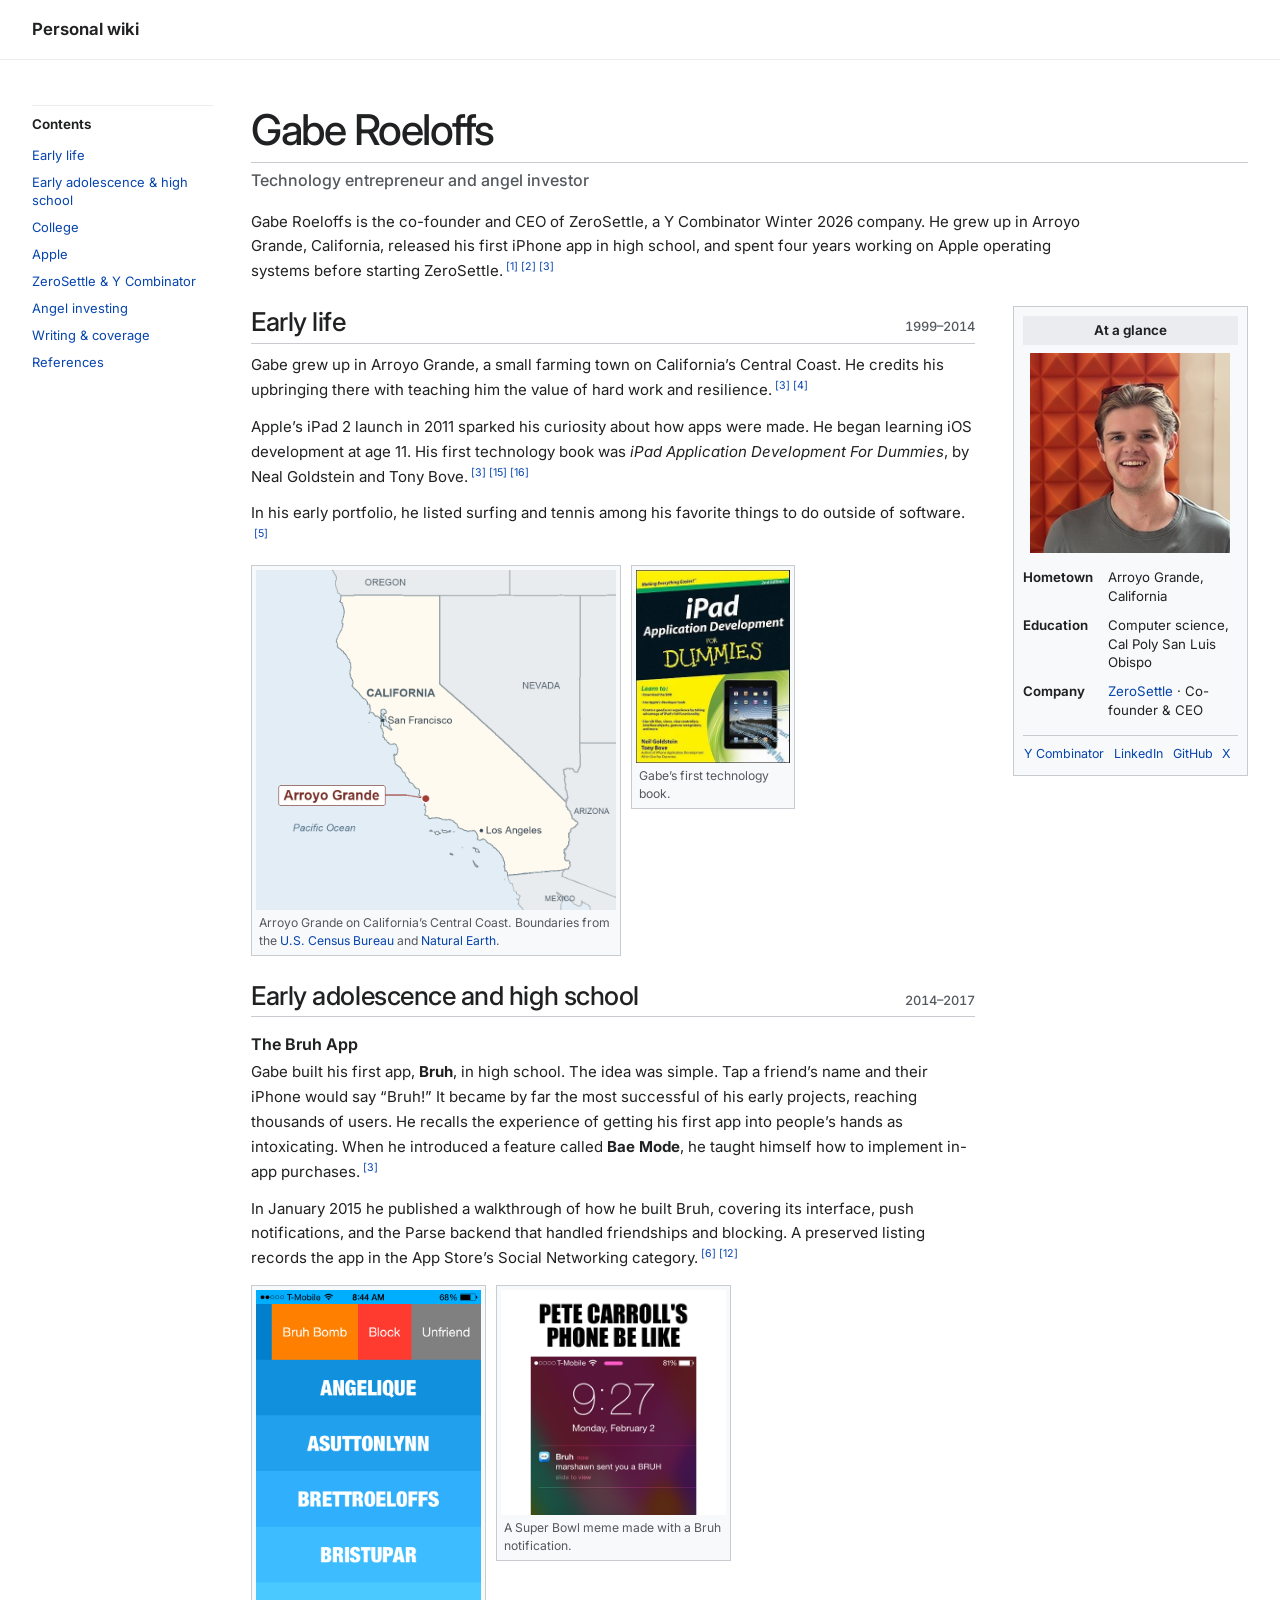
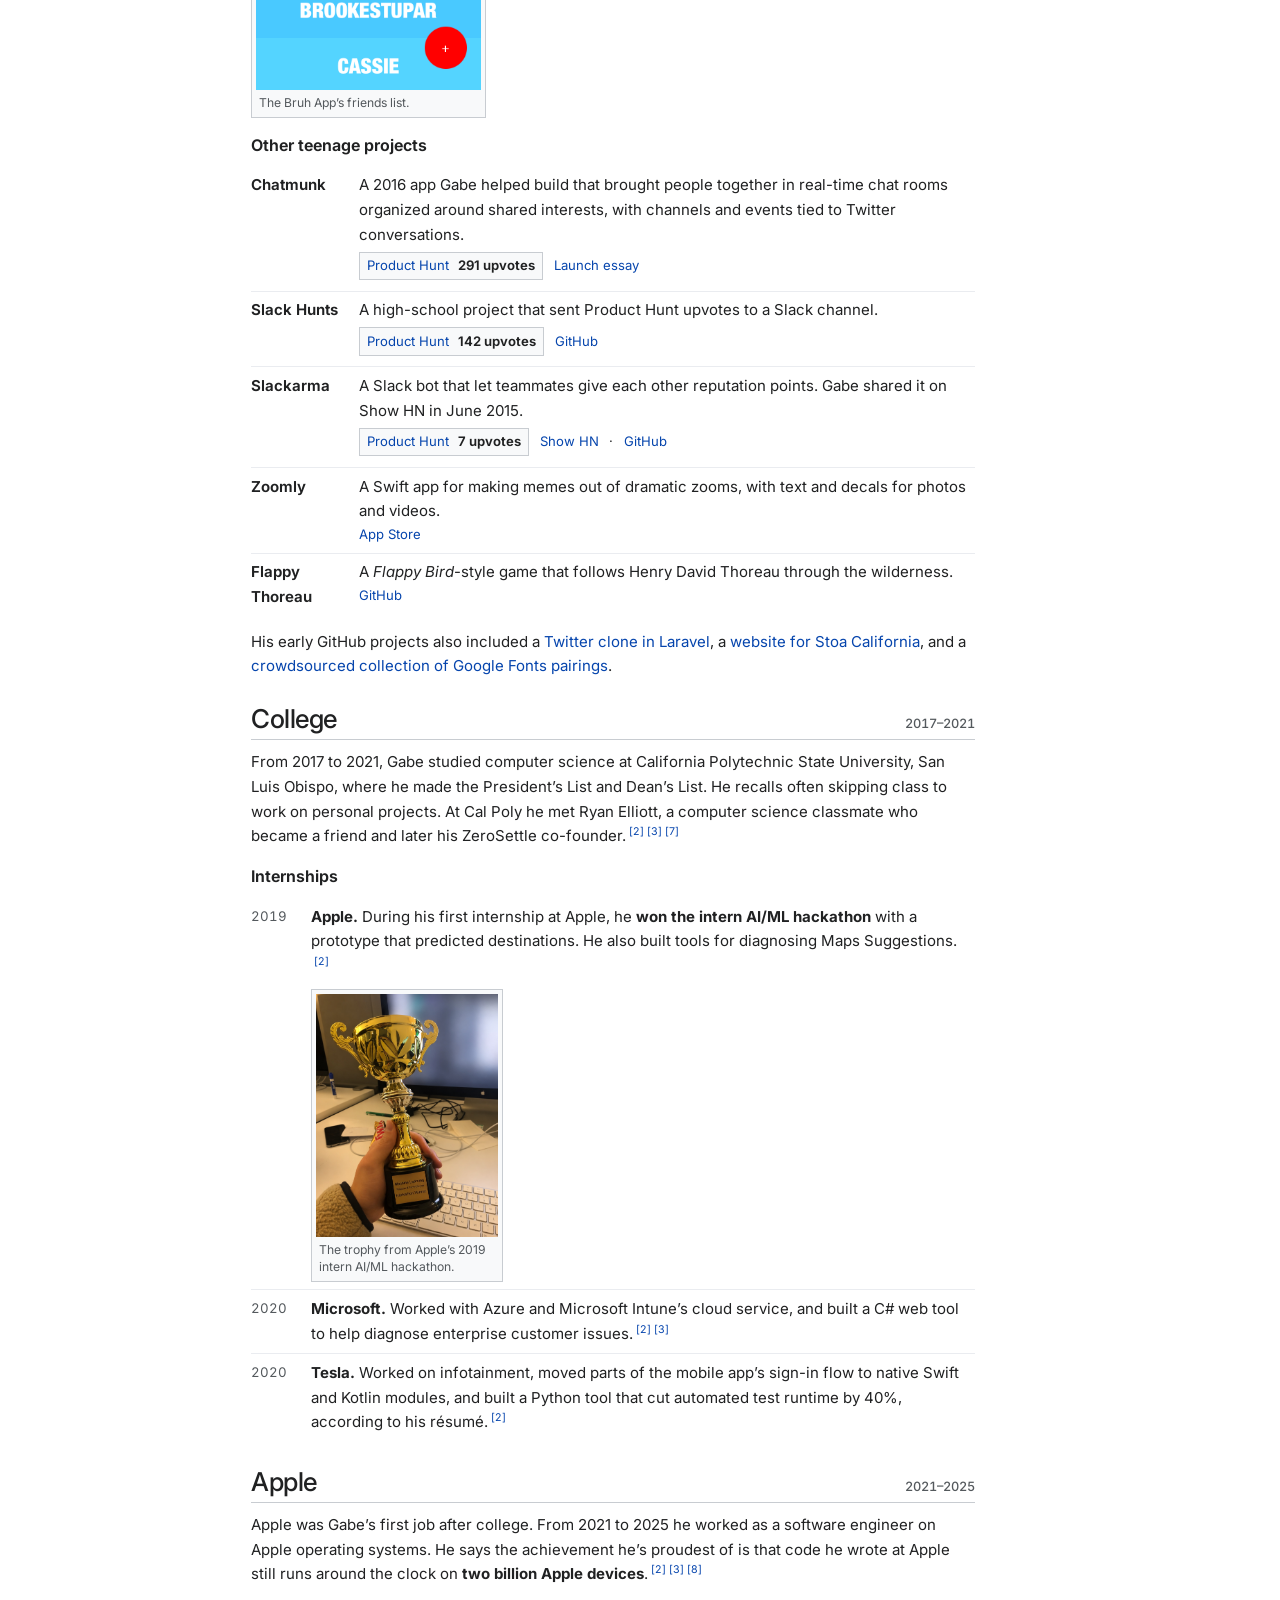
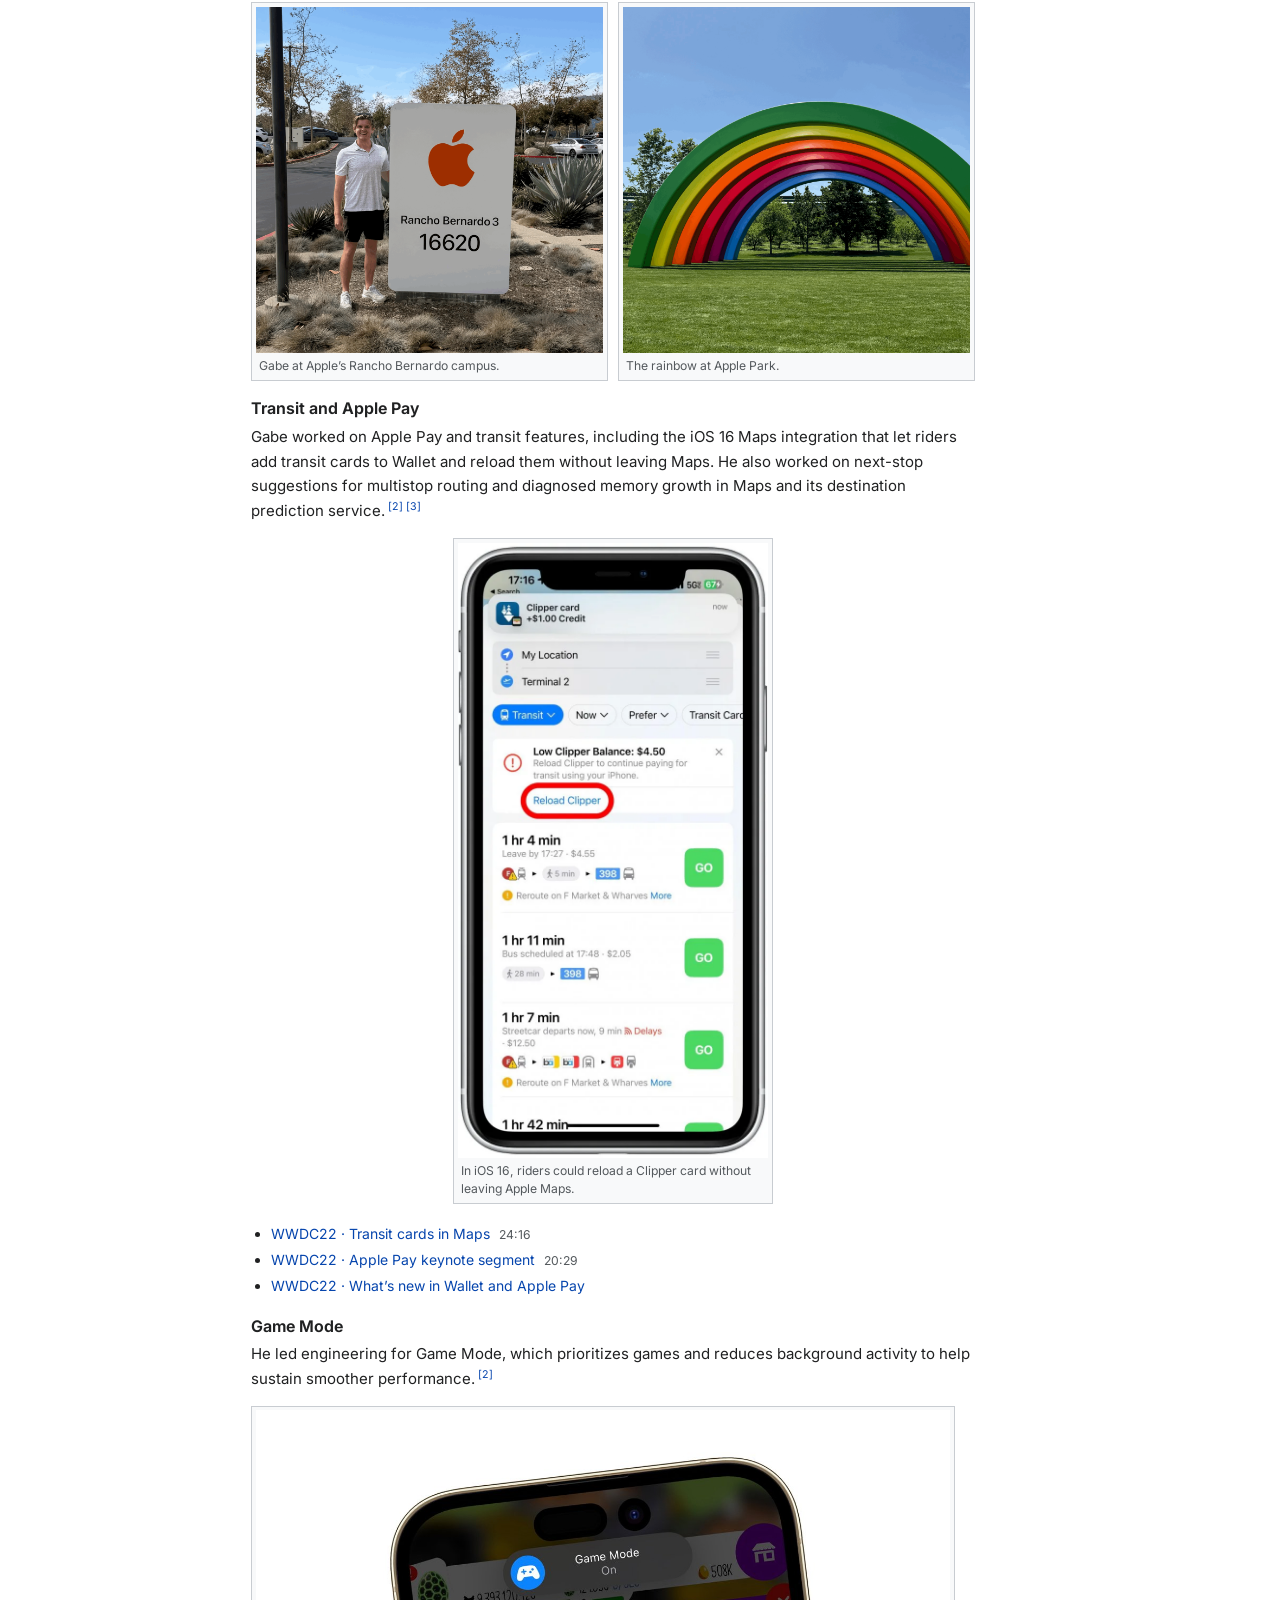
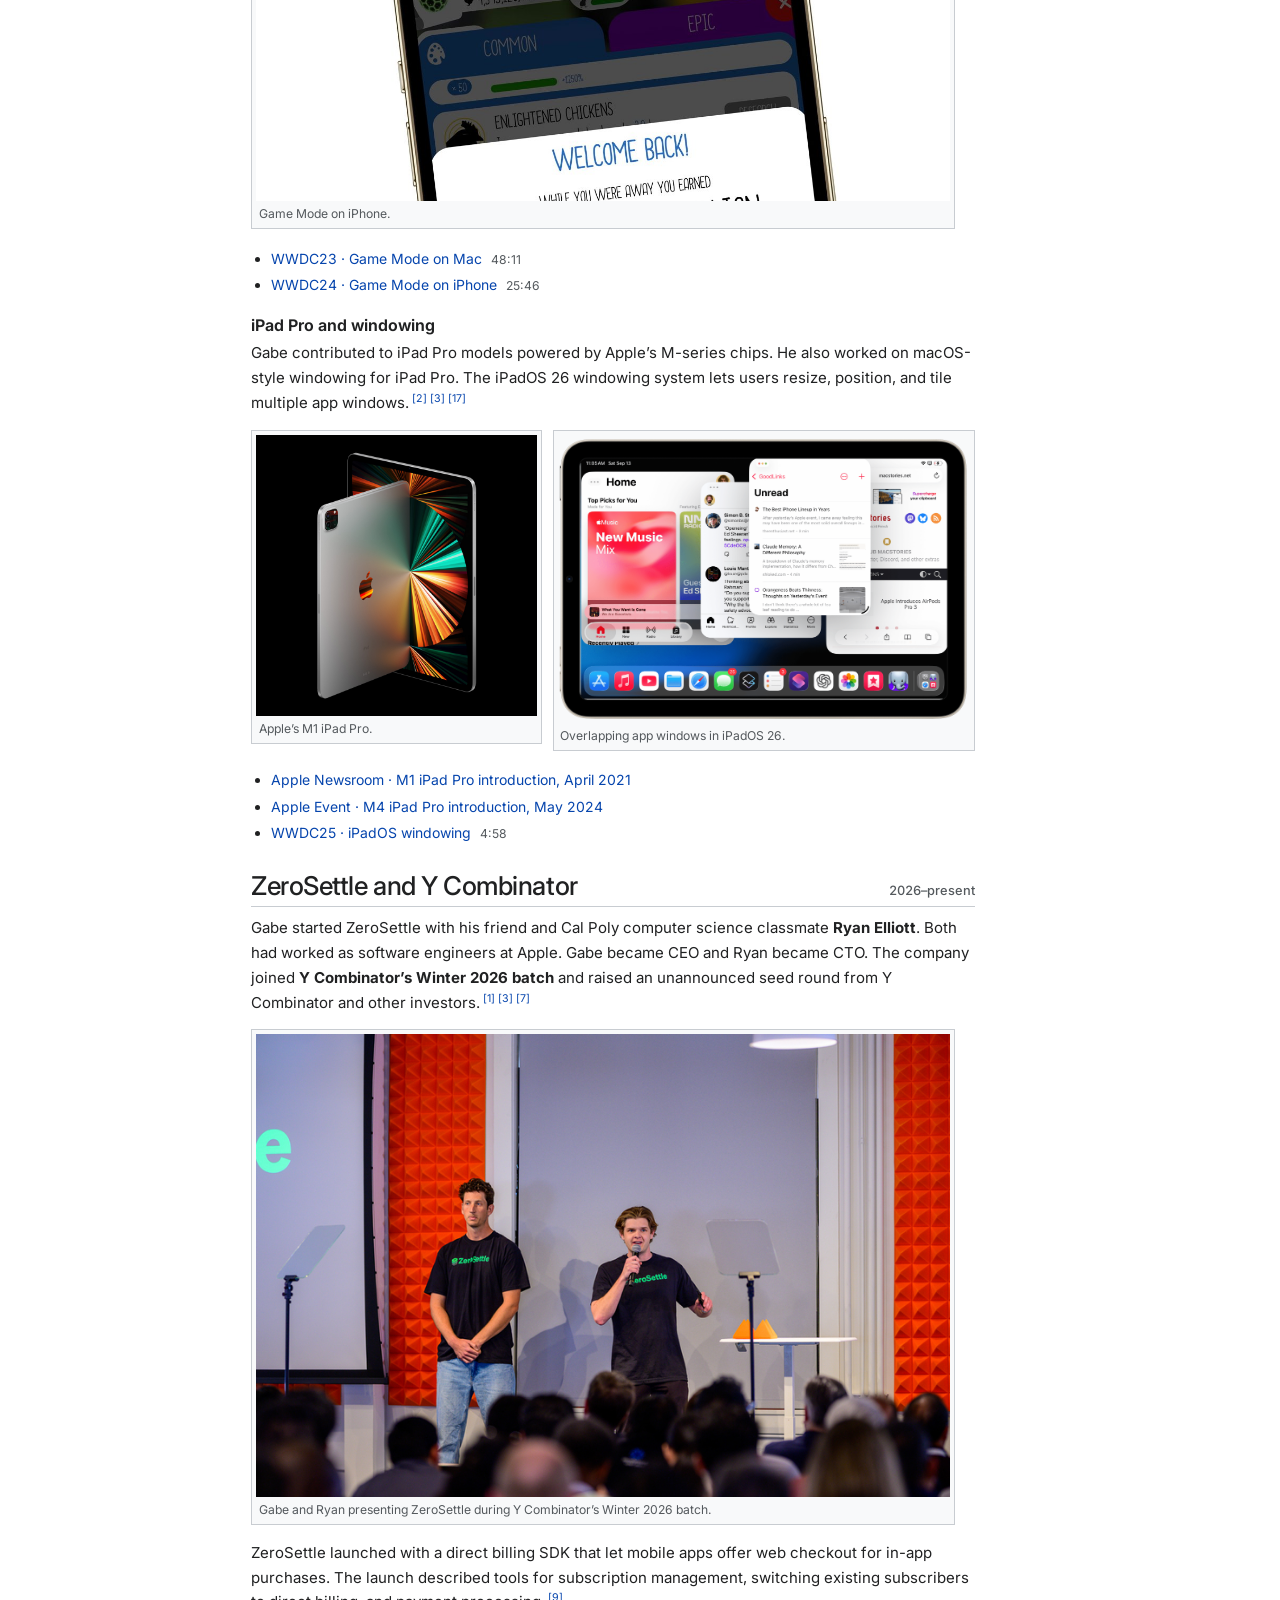
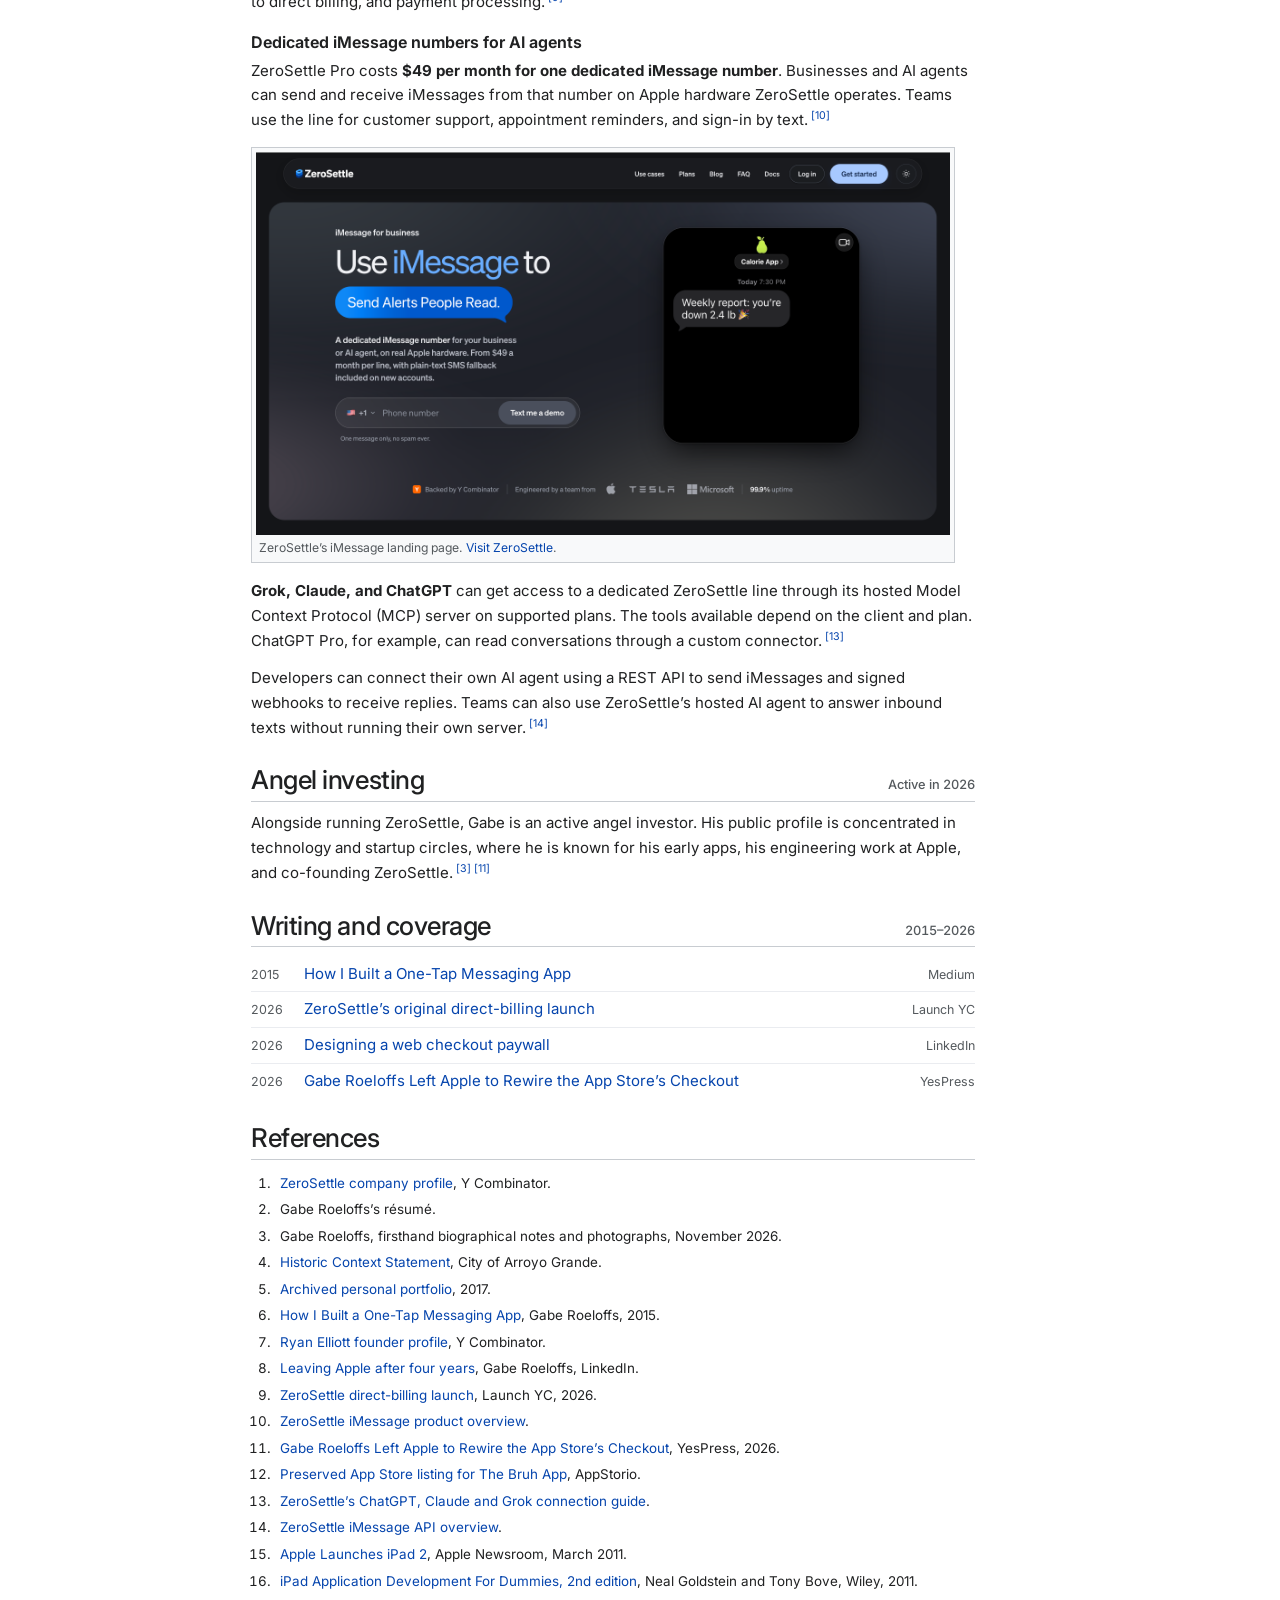
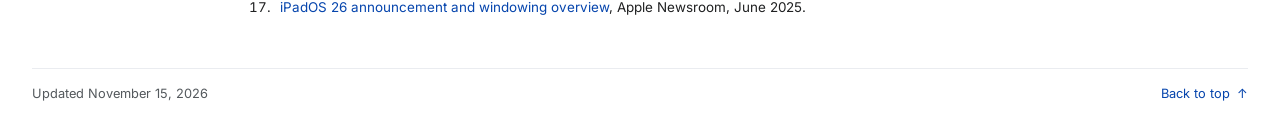
==== commit 85ba72b5: "Center and enlarge the Apple Transit screenshot" ====
--- a/index.html
+++ b/index.html
@@ -21,7 +21,7 @@
     <link rel="preconnect" href="https://fonts.googleapis.com">
     <link rel="preconnect" href="https://fonts.gstatic.com" crossorigin>
     <link rel="stylesheet" href="https://fonts.googleapis.com/css2?family=Inter:wght@400..700&amp;display=swap">
-    <link rel="stylesheet" href="/wiki.css">
+    <link rel="stylesheet" href="/wiki.css?v=20261115-transit">
     <script type="application/ld+json">
     {
         "@context": "https://schema.org",
@@ -229,20 +229,16 @@
                 </div>
 
                 <h3 id="transit-pay">Transit and Apple Pay</h3>
-                <div class="transit-feature">
-                    <div>
-                        <p>Gabe worked on Apple Pay and transit features, including the iOS 16 Maps integration that let riders add transit cards to Wallet and reload them without leaving Maps. He also worked on next-stop suggestions for multistop routing and diagnosed memory growth in Maps and its destination prediction service.<sup><a href="#ref-resume" aria-label="Reference 2">[2]</a> <a href="#ref-gabe" aria-label="Reference 3">[3]</a></sup></p>
-                        <ul class="watch-links">
-                            <li><a href="https://developer.apple.com/videos/play/wwdc2022/101/?time=1456">WWDC22 · Transit cards in Maps <span>24:16</span></a></li>
-                            <li><a href="https://developer.apple.com/videos/play/wwdc2022/101/?time=1229">WWDC22 · Apple Pay keynote segment <span>20:29</span></a></li>
-                            <li><a href="https://developer.apple.com/videos/play/wwdc2022/10041/">WWDC22 · What’s new in Wallet and Apple Pay</a></li>
-                        </ul>
-                    </div>
-                    <figure>
-                        <a href="/images/apple-maps-clipper-reload.webp"><img src="/images/apple-maps-clipper-reload.webp" width="642" height="1274" alt="Apple Maps displaying a low Clipper card balance and highlighting the Reload Clipper button" loading="lazy" decoding="async"></a>
-                        <figcaption>Apple Maps prompts a rider to reload their Clipper card.</figcaption>
-                    </figure>
-                </div>
+                <p>Gabe worked on Apple Pay and transit features, including the iOS 16 Maps integration that let riders add transit cards to Wallet and reload them without leaving Maps. He also worked on next-stop suggestions for multistop routing and diagnosed memory growth in Maps and its destination prediction service.<sup><a href="#ref-resume" aria-label="Reference 2">[2]</a> <a href="#ref-gabe" aria-label="Reference 3">[3]</a></sup></p>
+                <figure class="transit-illustration">
+                    <a href="/images/apple-maps-clipper-reload.webp"><img src="/images/apple-maps-clipper-reload.webp" width="642" height="1274" alt="Apple Maps displaying a low Clipper card balance and highlighting the Reload Clipper button" loading="lazy" decoding="async"></a>
+                    <figcaption>In iOS 16, riders could reload a Clipper card without leaving Apple Maps.</figcaption>
+                </figure>
+                <ul class="watch-links">
+                    <li><a href="https://developer.apple.com/videos/play/wwdc2022/101/?time=1456">WWDC22 · Transit cards in Maps <span>24:16</span></a></li>
+                    <li><a href="https://developer.apple.com/videos/play/wwdc2022/101/?time=1229">WWDC22 · Apple Pay keynote segment <span>20:29</span></a></li>
+                    <li><a href="https://developer.apple.com/videos/play/wwdc2022/10041/">WWDC22 · What’s new in Wallet and Apple Pay</a></li>
+                </ul>
 
                 <h3 id="game-mode">Game Mode</h3>
                 <p>He led engineering for Game Mode, which prioritizes games and reduces background activity to help sustain smoother performance.<sup><a href="#ref-resume" aria-label="Reference 2">[2]</a></sup></p>
--- a/wiki.css
+++ b/wiki.css
@@ -257,11 +257,9 @@
     grid-template-columns: minmax(0, 2.25fr) minmax(0, 1fr);
     align-items: start;
 }
-.transit-feature {
-    display: grid;
-    grid-template-columns: minmax(0, 1fr) minmax(0, 10rem);
-    gap: .7rem 1rem;
-    align-items: start;
+.transit-illustration {
+    width: min(100%, 20rem);
+    margin: .85rem auto 1rem;
 }
 .ipad-pro-images {
     grid-template-columns: minmax(0, 1fr) minmax(0, 1.45fr);
@@ -356,8 +354,6 @@
 }
 
 @media (max-width: 420px) {
-    .transit-feature { grid-template-columns: 1fr; }
-    .transit-feature figure { width: min(100%, 10rem); }
     .project-list > div { grid-template-columns: 1fr; gap: .12rem; }
     .reading li { grid-template-columns: 2.4rem minmax(0, 1fr); gap: .1rem .5rem; }
     .reading span { grid-column: 2; }
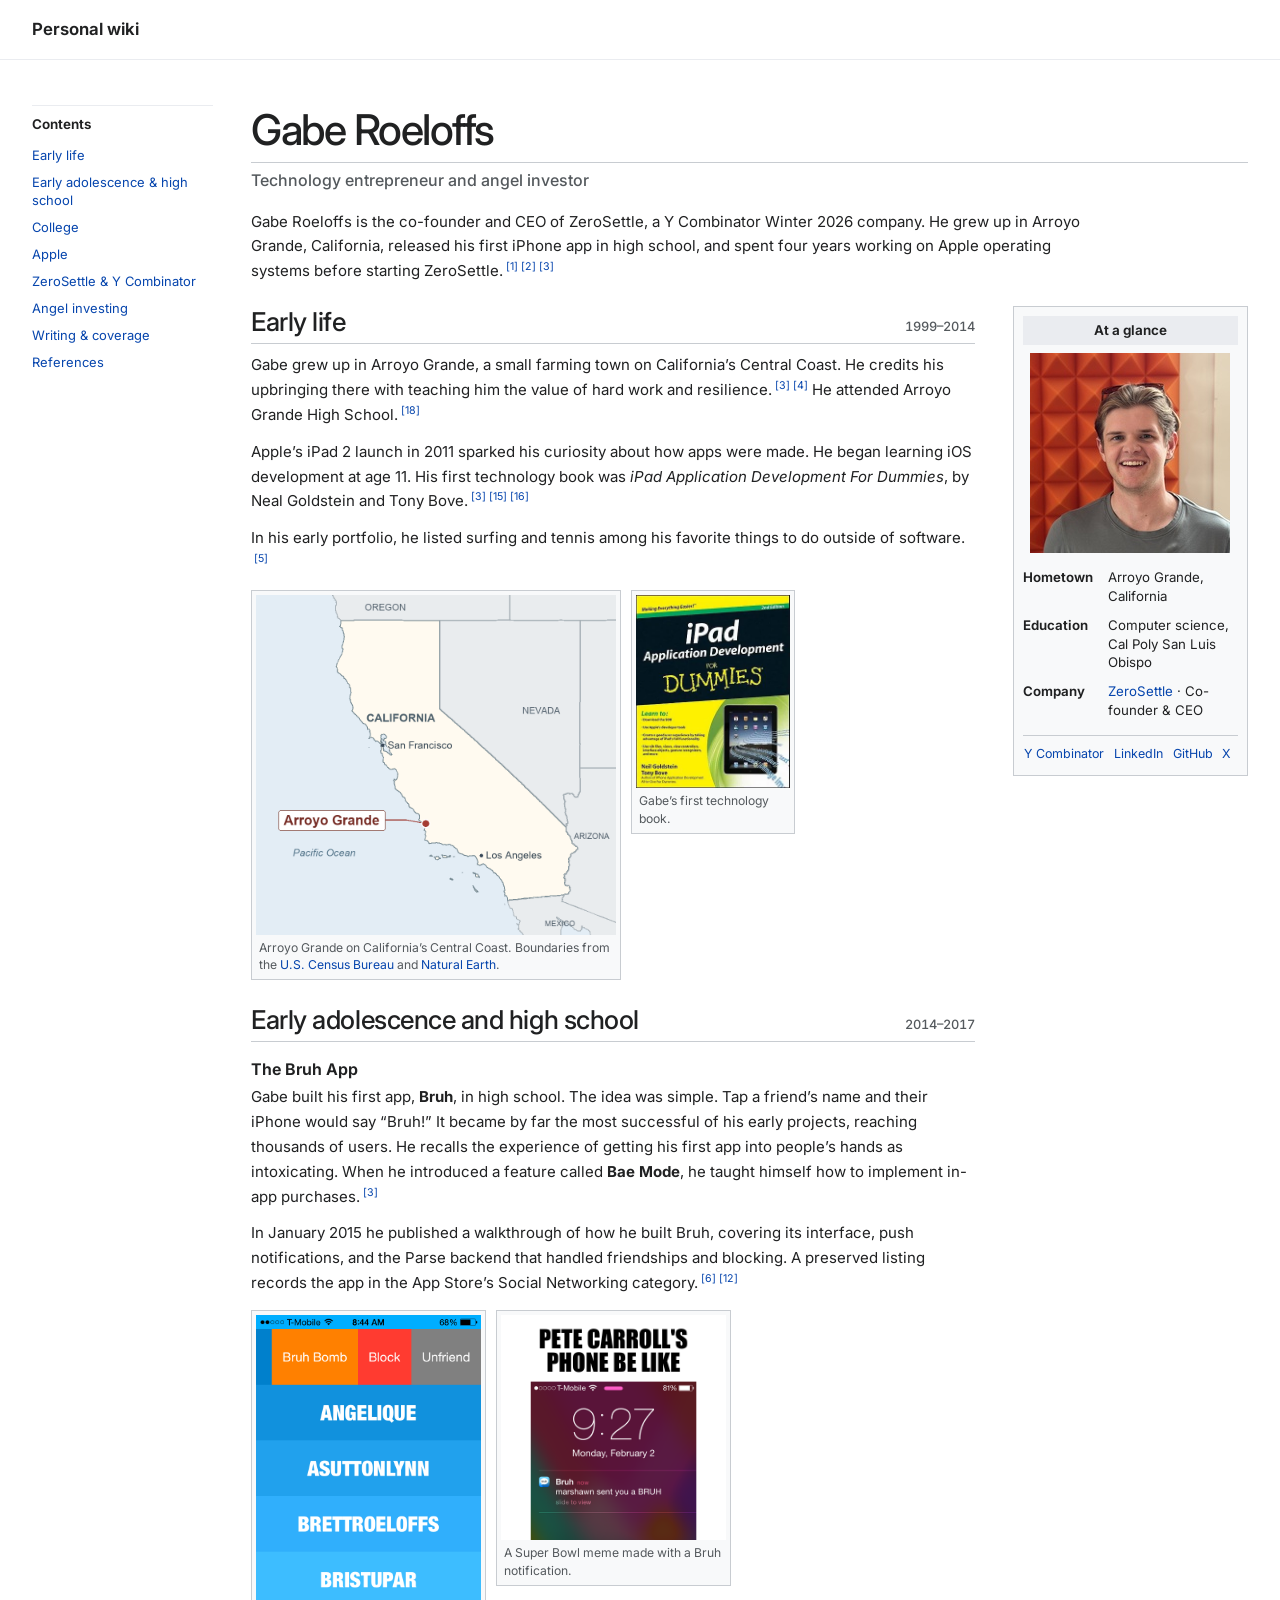
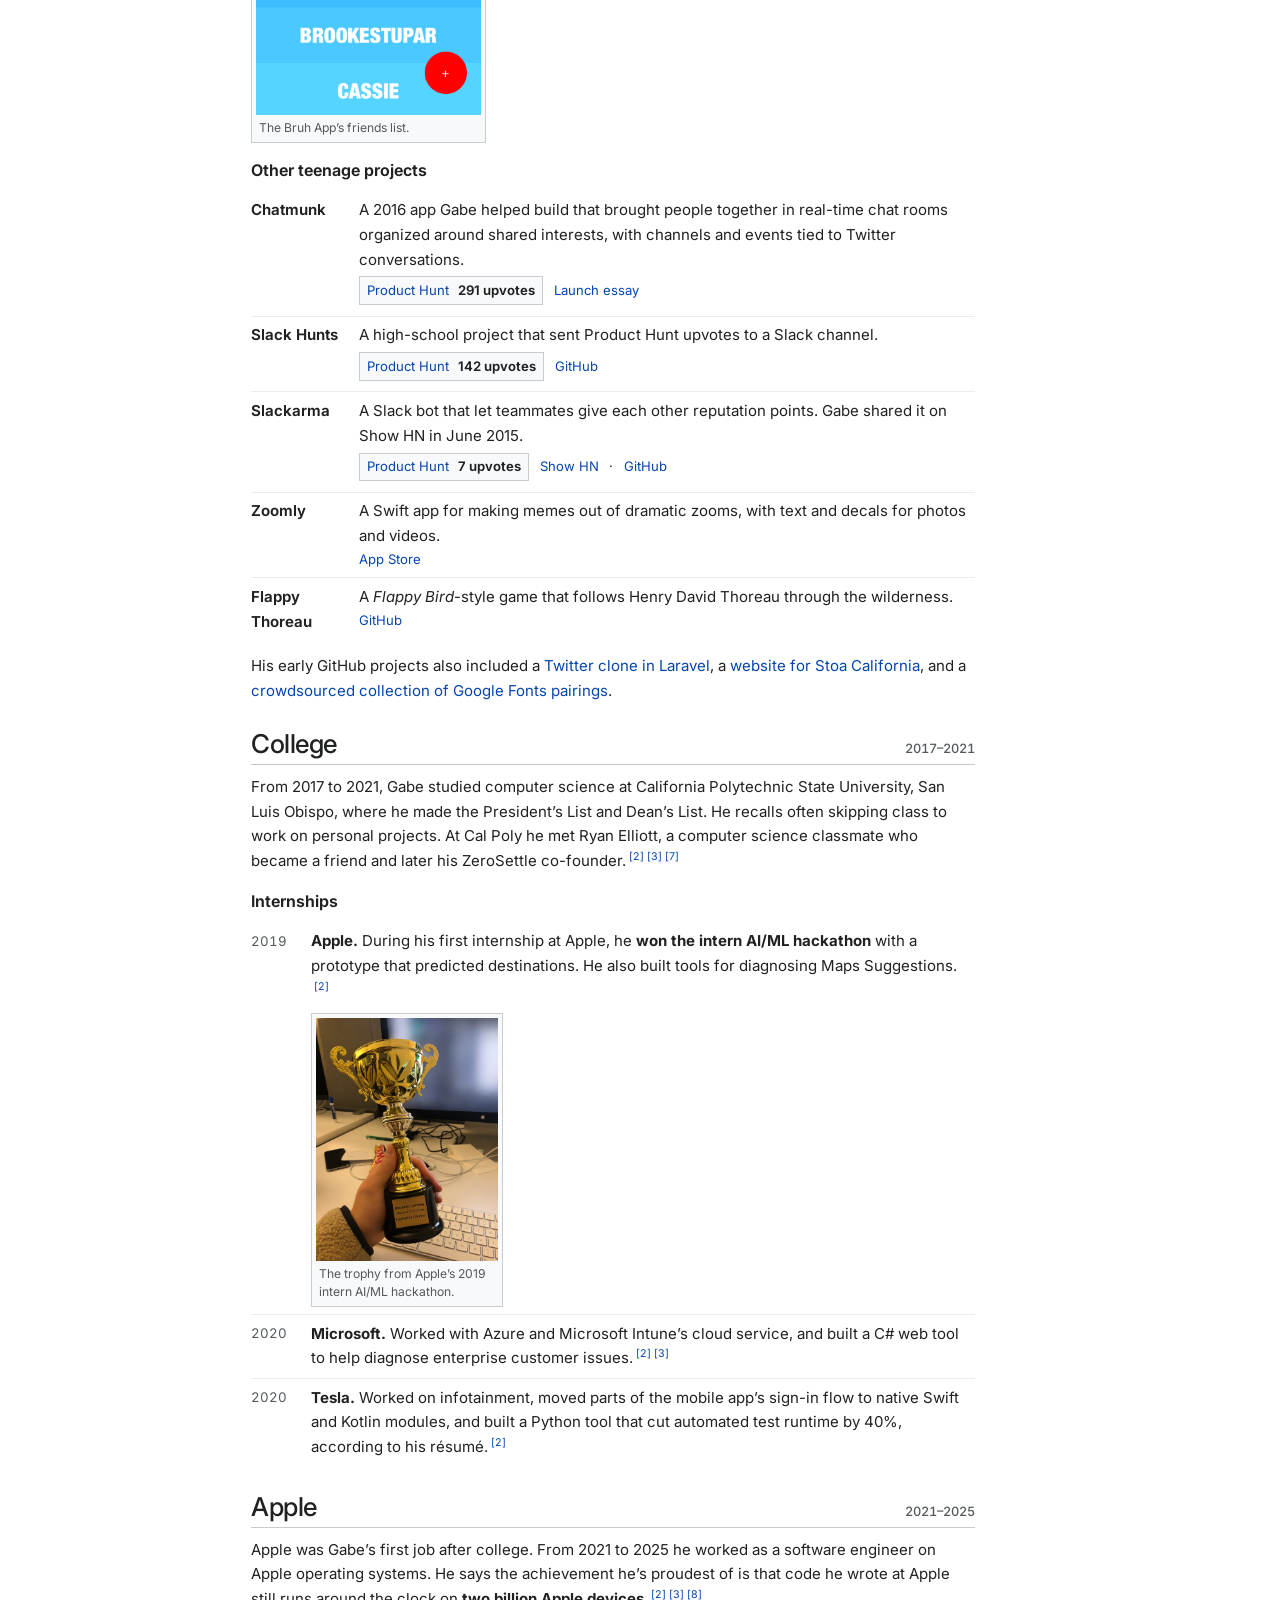
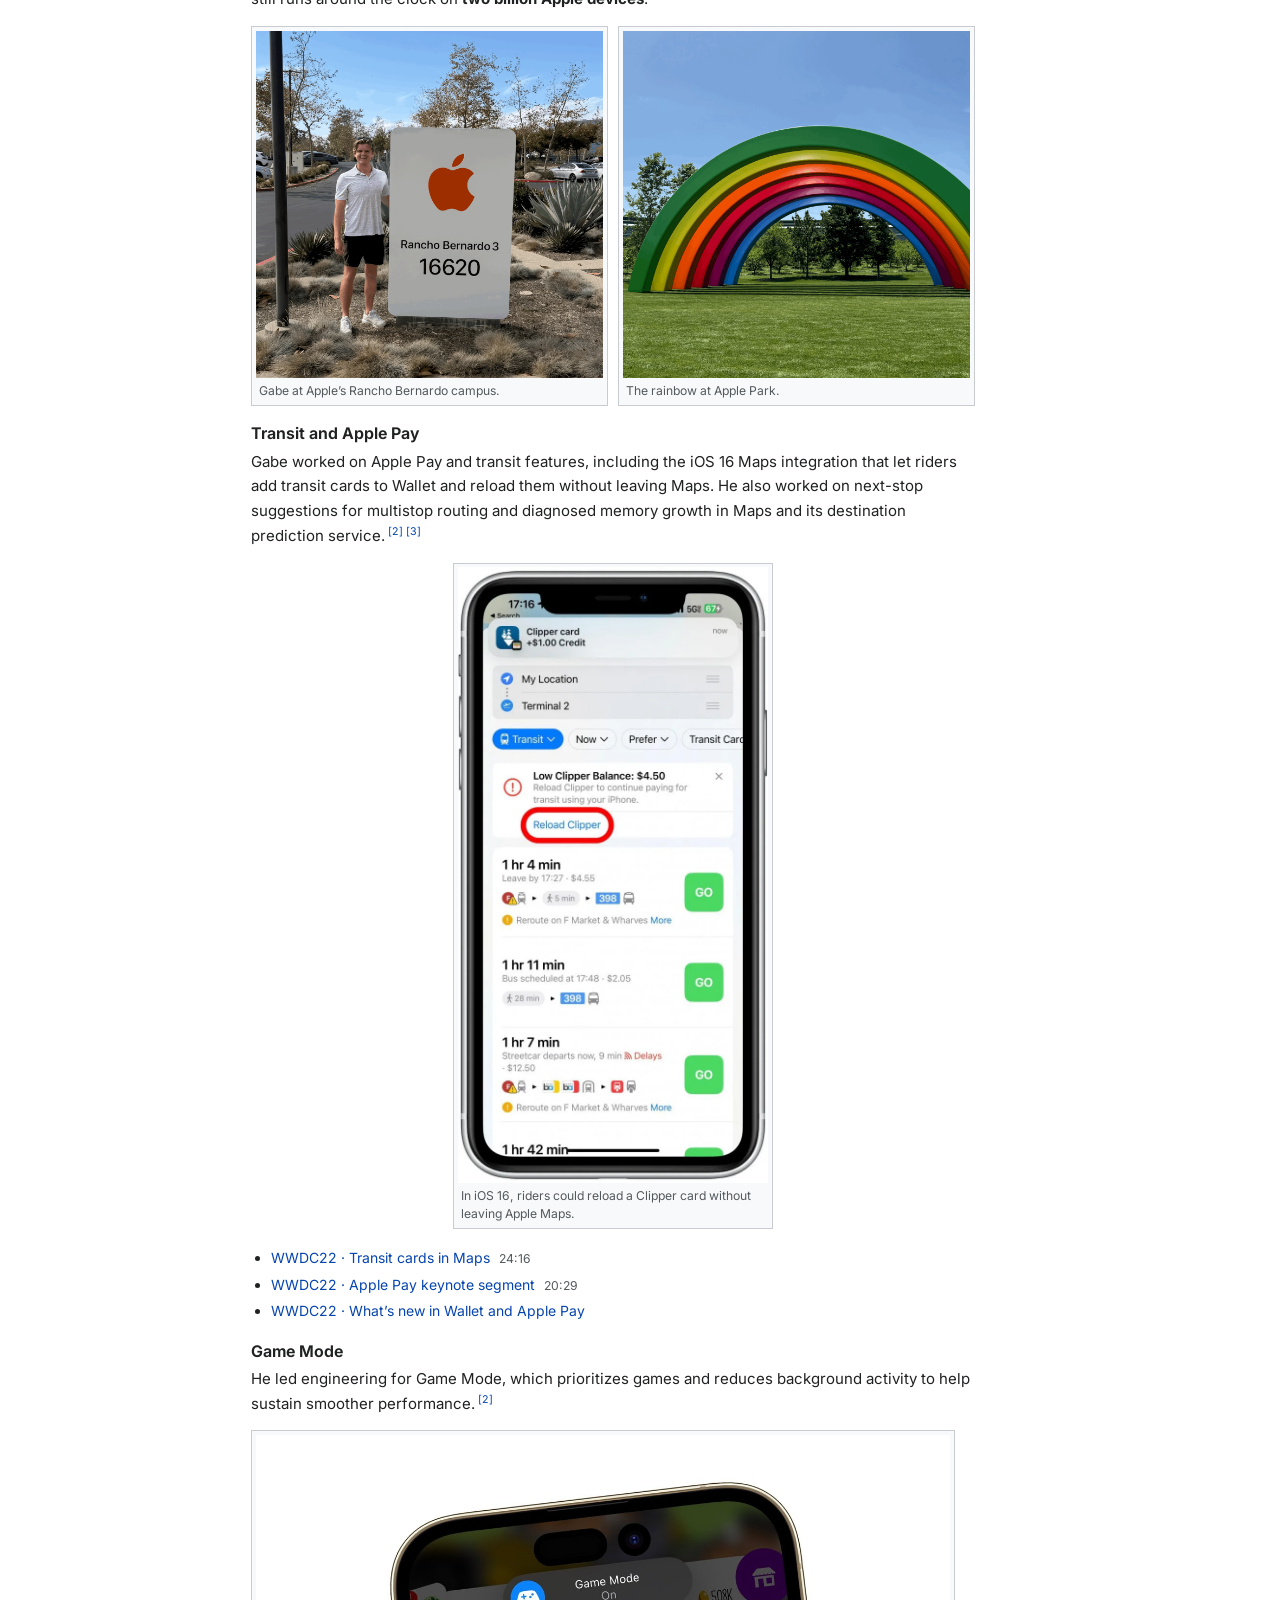
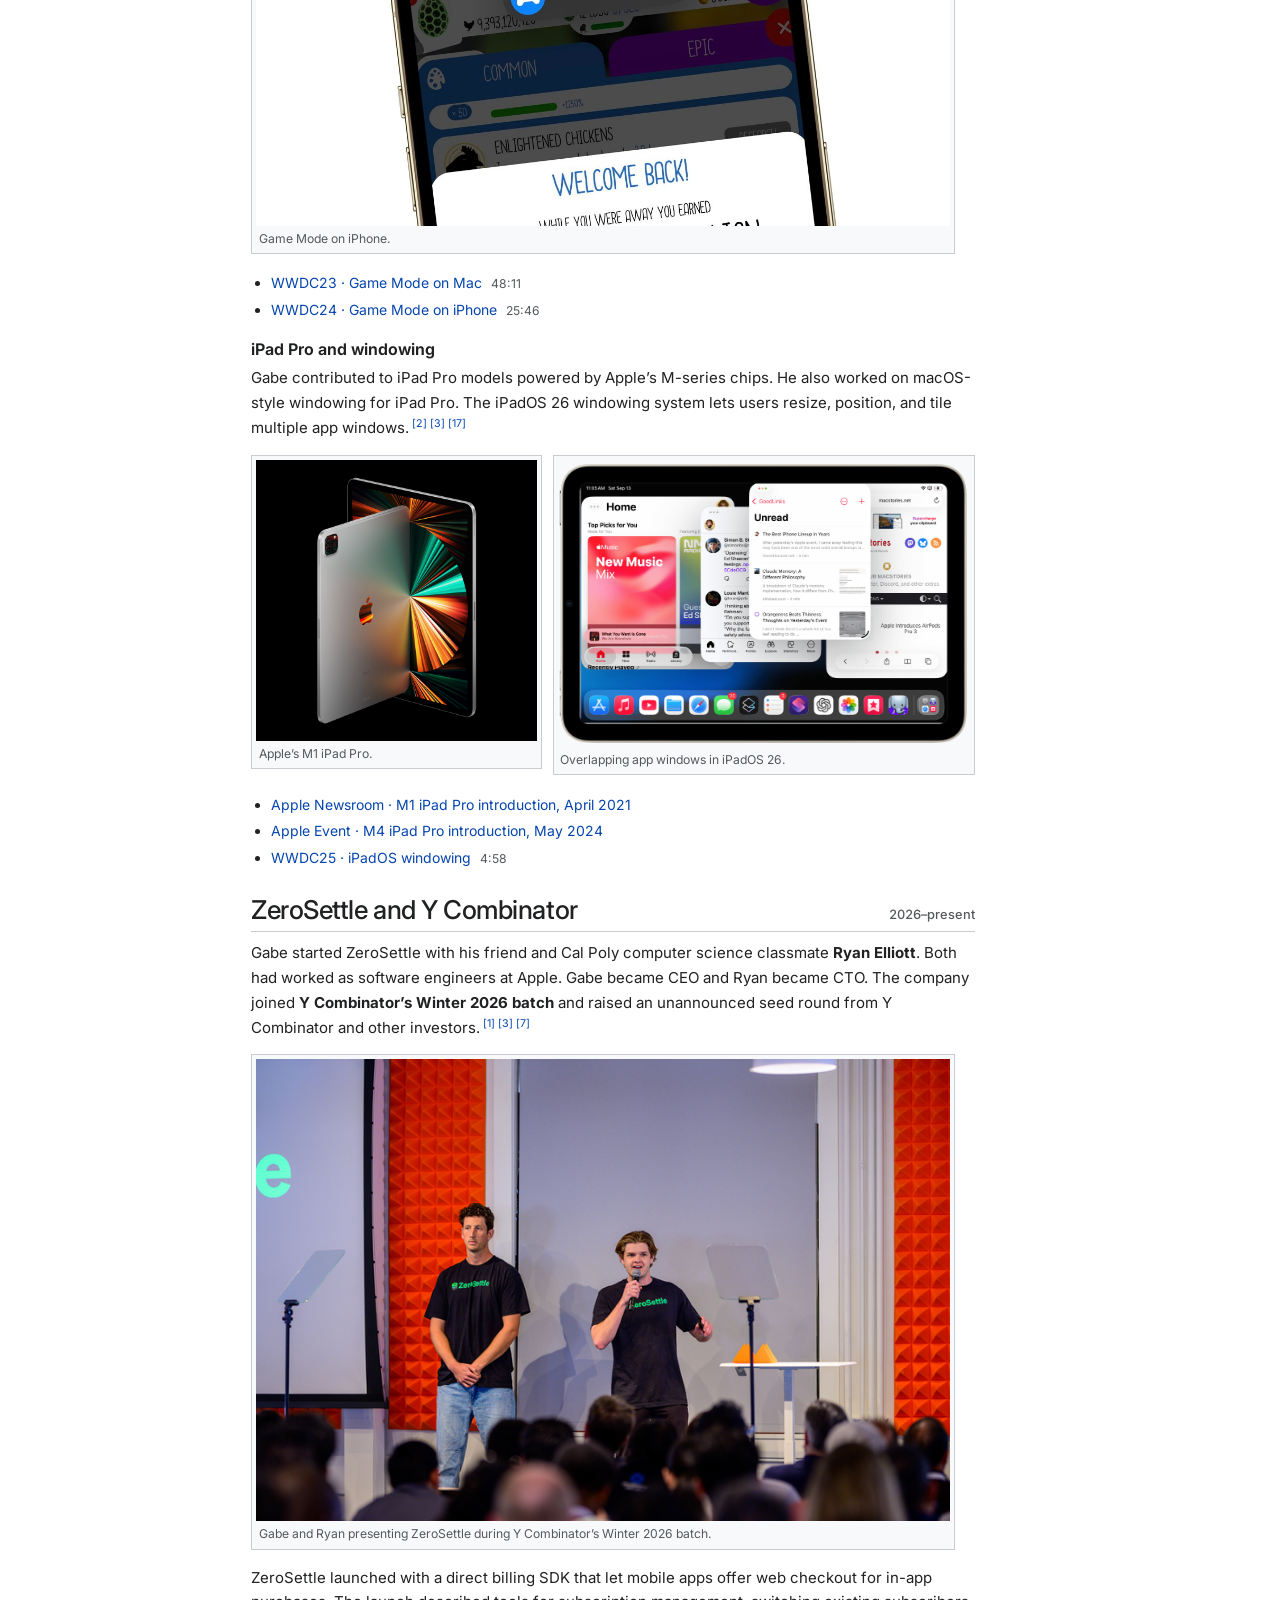
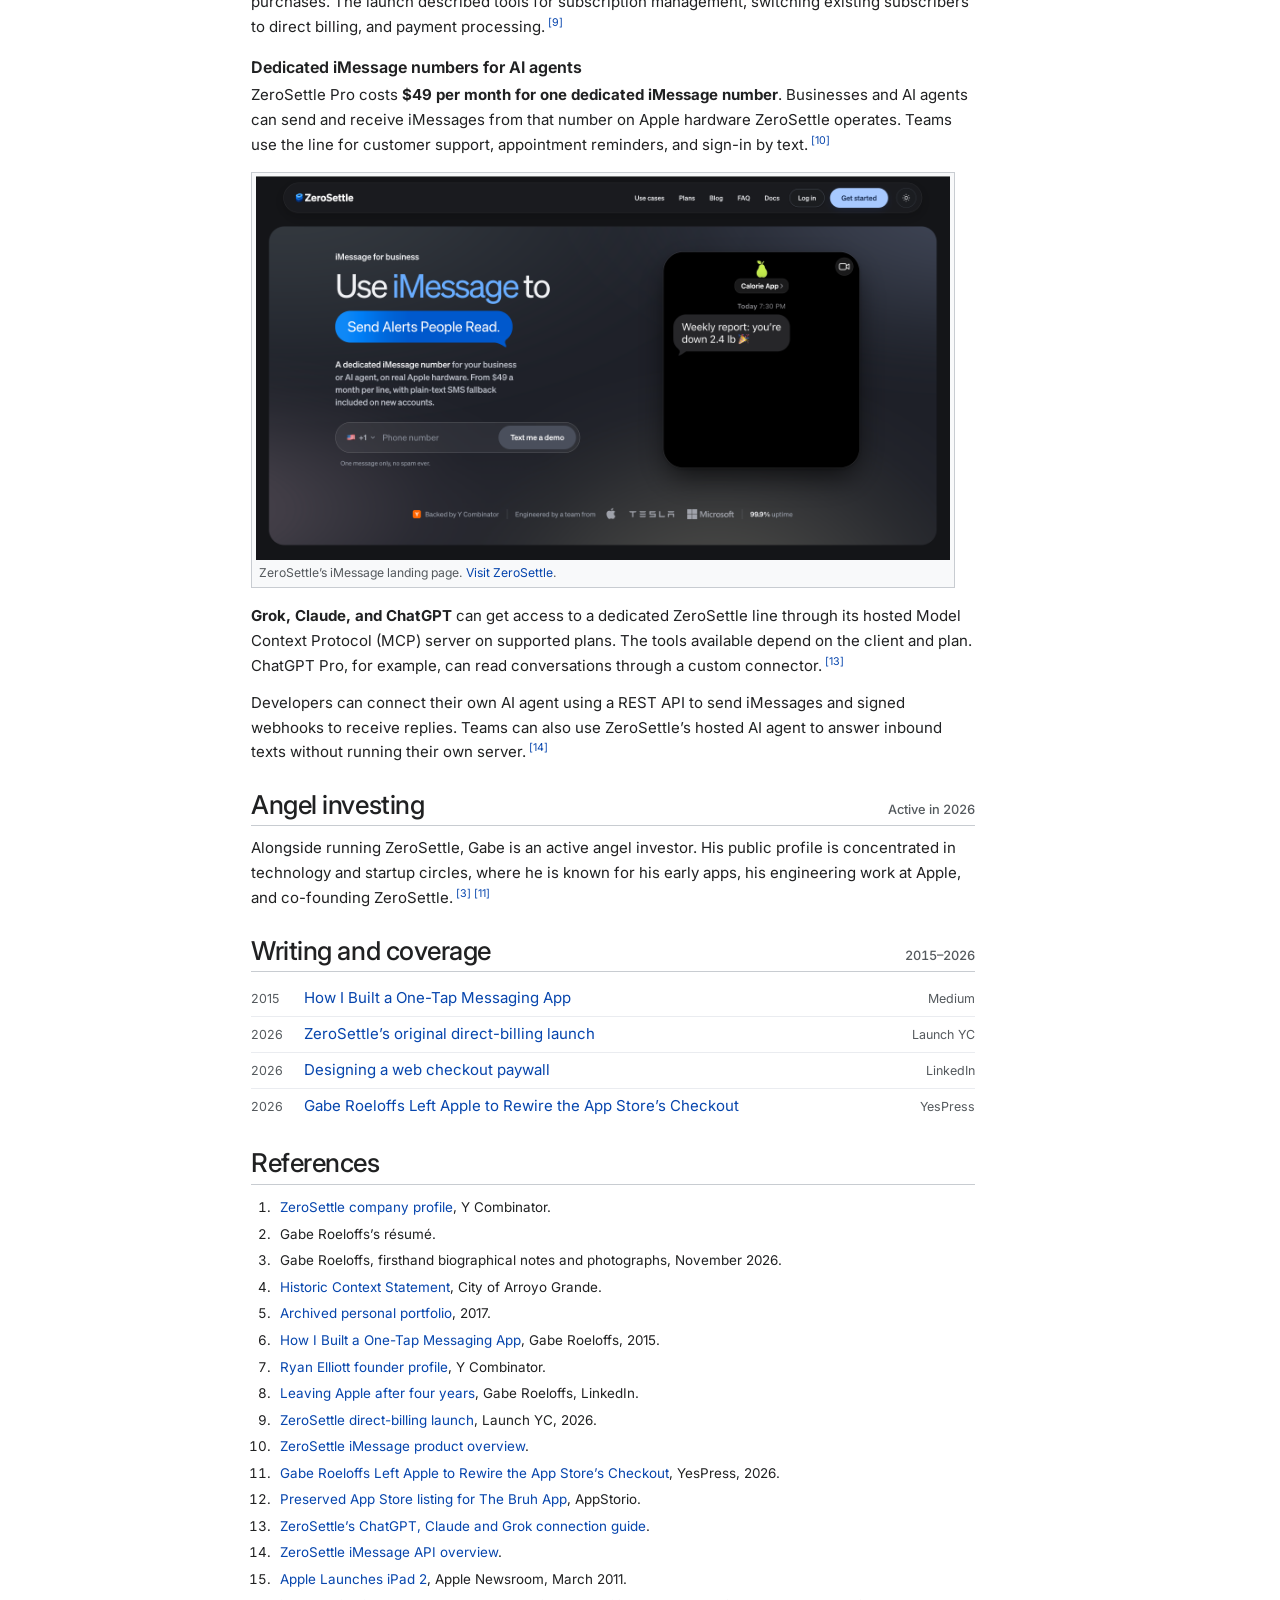
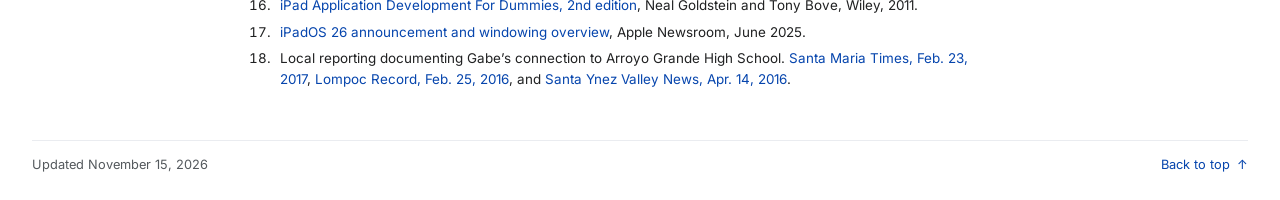
==== commit d1008f02: "Cite local reporting for the Arroyo Grande school connection" ====
--- a/index.html
+++ b/index.html
@@ -130,7 +130,7 @@
         <article class="biography" aria-label="Biography">
             <section id="about">
                 <h2>Early life <span class="section-years">1999–2014</span></h2>
-                <p>Gabe grew up in Arroyo Grande, a small farming town on California’s Central Coast. He credits his upbringing there with teaching him the value of hard work and resilience.<sup><a href="#ref-gabe" aria-label="Reference 3">[3]</a> <a href="#ref-arroyo" aria-label="Reference 4">[4]</a></sup></p>
+                <p>Gabe grew up in Arroyo Grande, a small farming town on California’s Central Coast. He credits his upbringing there with teaching him the value of hard work and resilience.<sup><a href="#ref-gabe" aria-label="Reference 3">[3]</a> <a href="#ref-arroyo" aria-label="Reference 4">[4]</a></sup> He attended Arroyo Grande High School.<sup><a href="#ref-arroyo-high-school" aria-label="Reference 18">[18]</a></sup></p>
                 <p>Apple’s iPad 2 launch in 2011 sparked his curiosity about how apps were made. He began learning iOS development at age 11. His first technology book was <cite>iPad Application Development For Dummies</cite>, by Neal Goldstein and Tony Bove.<sup><a href="#ref-gabe" aria-label="Reference 3">[3]</a> <a href="#ref-ipad-launch" aria-label="Reference 15">[15]</a> <a href="#ref-ipad-book" aria-label="Reference 16">[16]</a></sup></p>
                 <p>In his early portfolio, he listed surfing and tennis among his favorite things to do outside of software.<sup><a href="#ref-portfolio-2017" aria-label="Reference 5">[5]</a></sup></p>
                 <div class="photo-pair early-life-images">
@@ -324,6 +324,7 @@
                     <li id="ref-ipad-launch"><a href="https://www.apple.com/newsroom/2011/03/02Apple-Launches-iPad-2/">Apple Launches iPad 2</a>, Apple Newsroom, March 2011.</li>
                     <li id="ref-ipad-book"><a href="https://www.tonybove.com/writing_samples/iPad_App_Dev_For_Dummies_chaps_7-8.pdf">iPad Application Development For Dummies, 2nd edition</a>, Neal Goldstein and Tony Bove, Wiley, 2011.</li>
                     <li id="ref-ipados-windowing"><a href="https://www.apple.com/newsroom/2025/06/ipados-26-introduces-powerful-new-features-that-push-ipad-even-further/">iPadOS 26 announcement and windowing overview</a>, Apple Newsroom, June 2025.</li>
+                    <li id="ref-arroyo-high-school">Local reporting documenting Gabe’s connection to Arroyo Grande High School. <a href="https://santamariatimes.com/sports/high-school/tennis/eagles-shut-out-pirates/article_67dd34bd-2371-59a8-9a72-b3ad7400f9e5.html">Santa Maria Times, Feb. 23, 2017</a>, <a href="https://lompocrecord.com/sports/local/high-school/tennis-righetti-beats-lompoc-13-5/article_ed2b844b-6eab-5055-a40f-238b148a33de.html">Lompoc Record, Feb. 25, 2016</a>, and <a href="https://syvnews.com/eagles-keep-soaring/article_4e7bff52-0c09-520a-9c20-0b11661818b9.html">Santa Ynez Valley News, Apr. 14, 2016</a>.</li>
                 </ol>
             </section>
         </article>
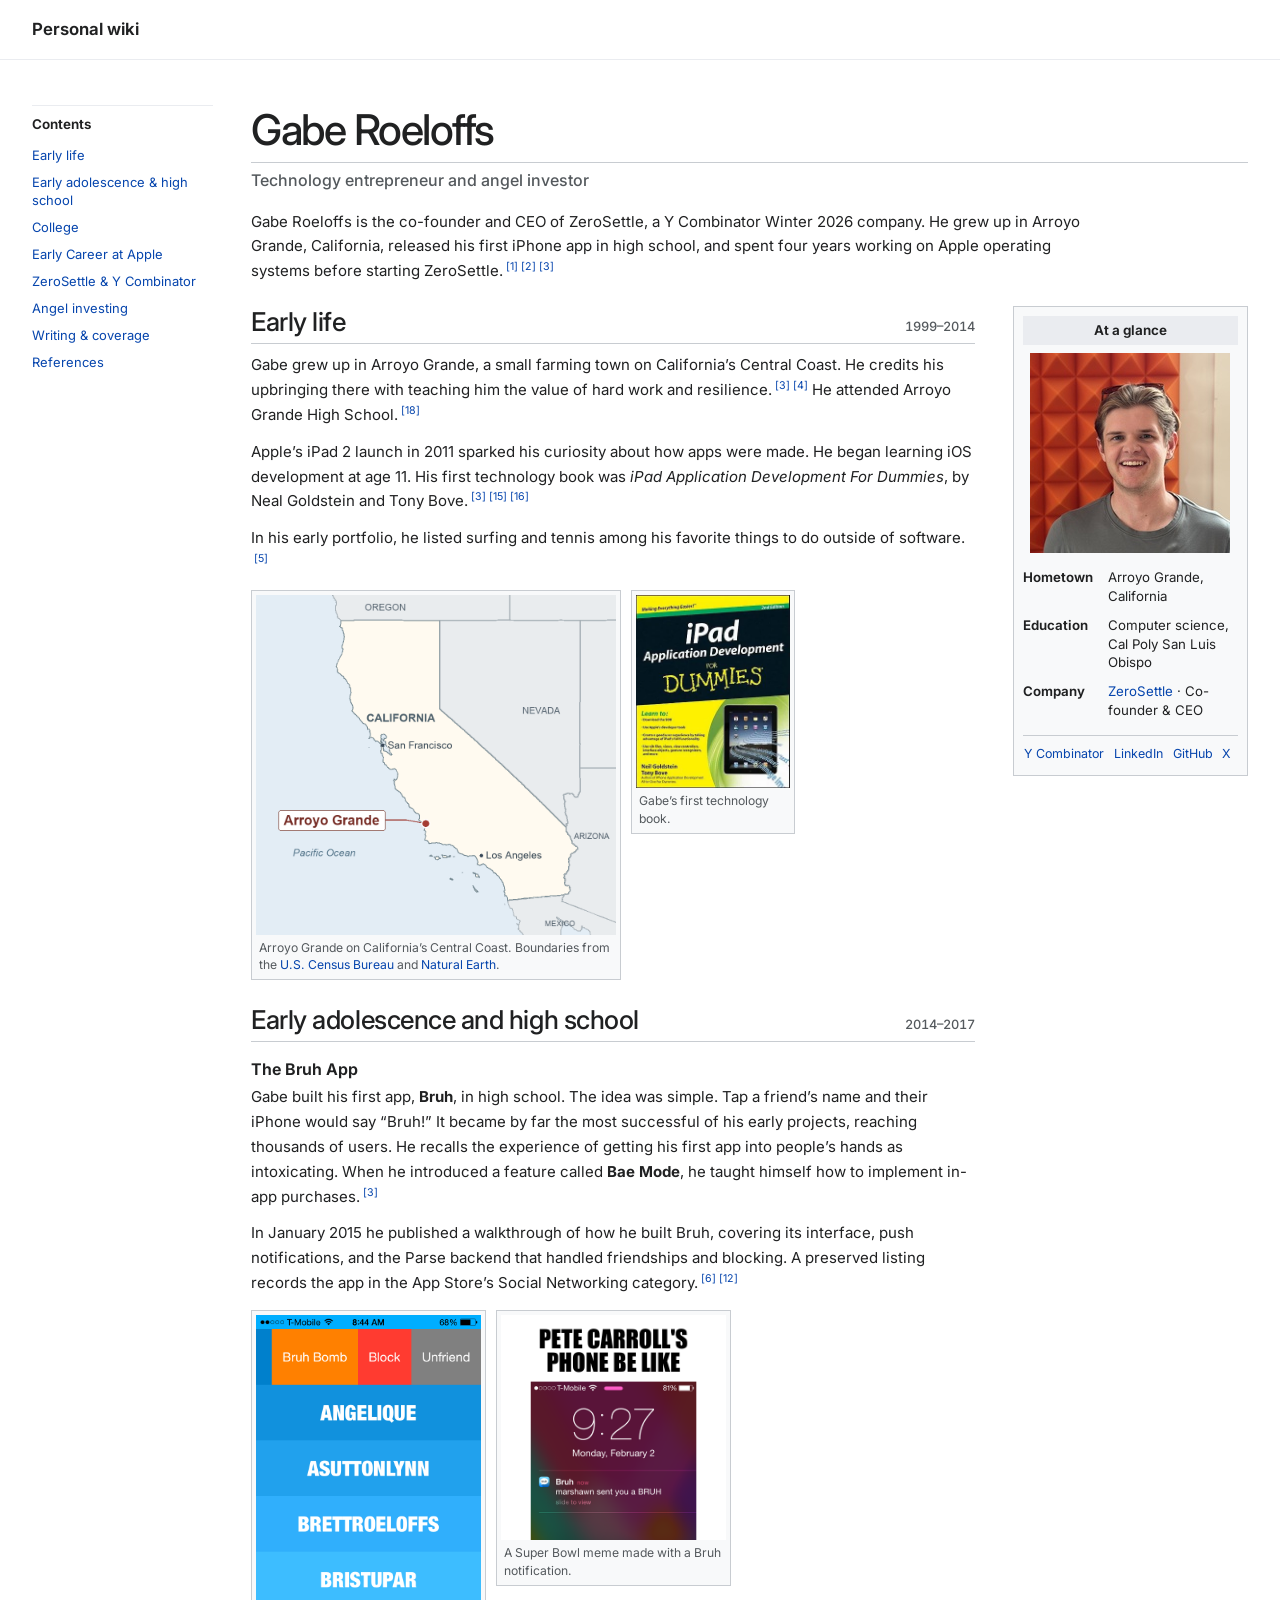
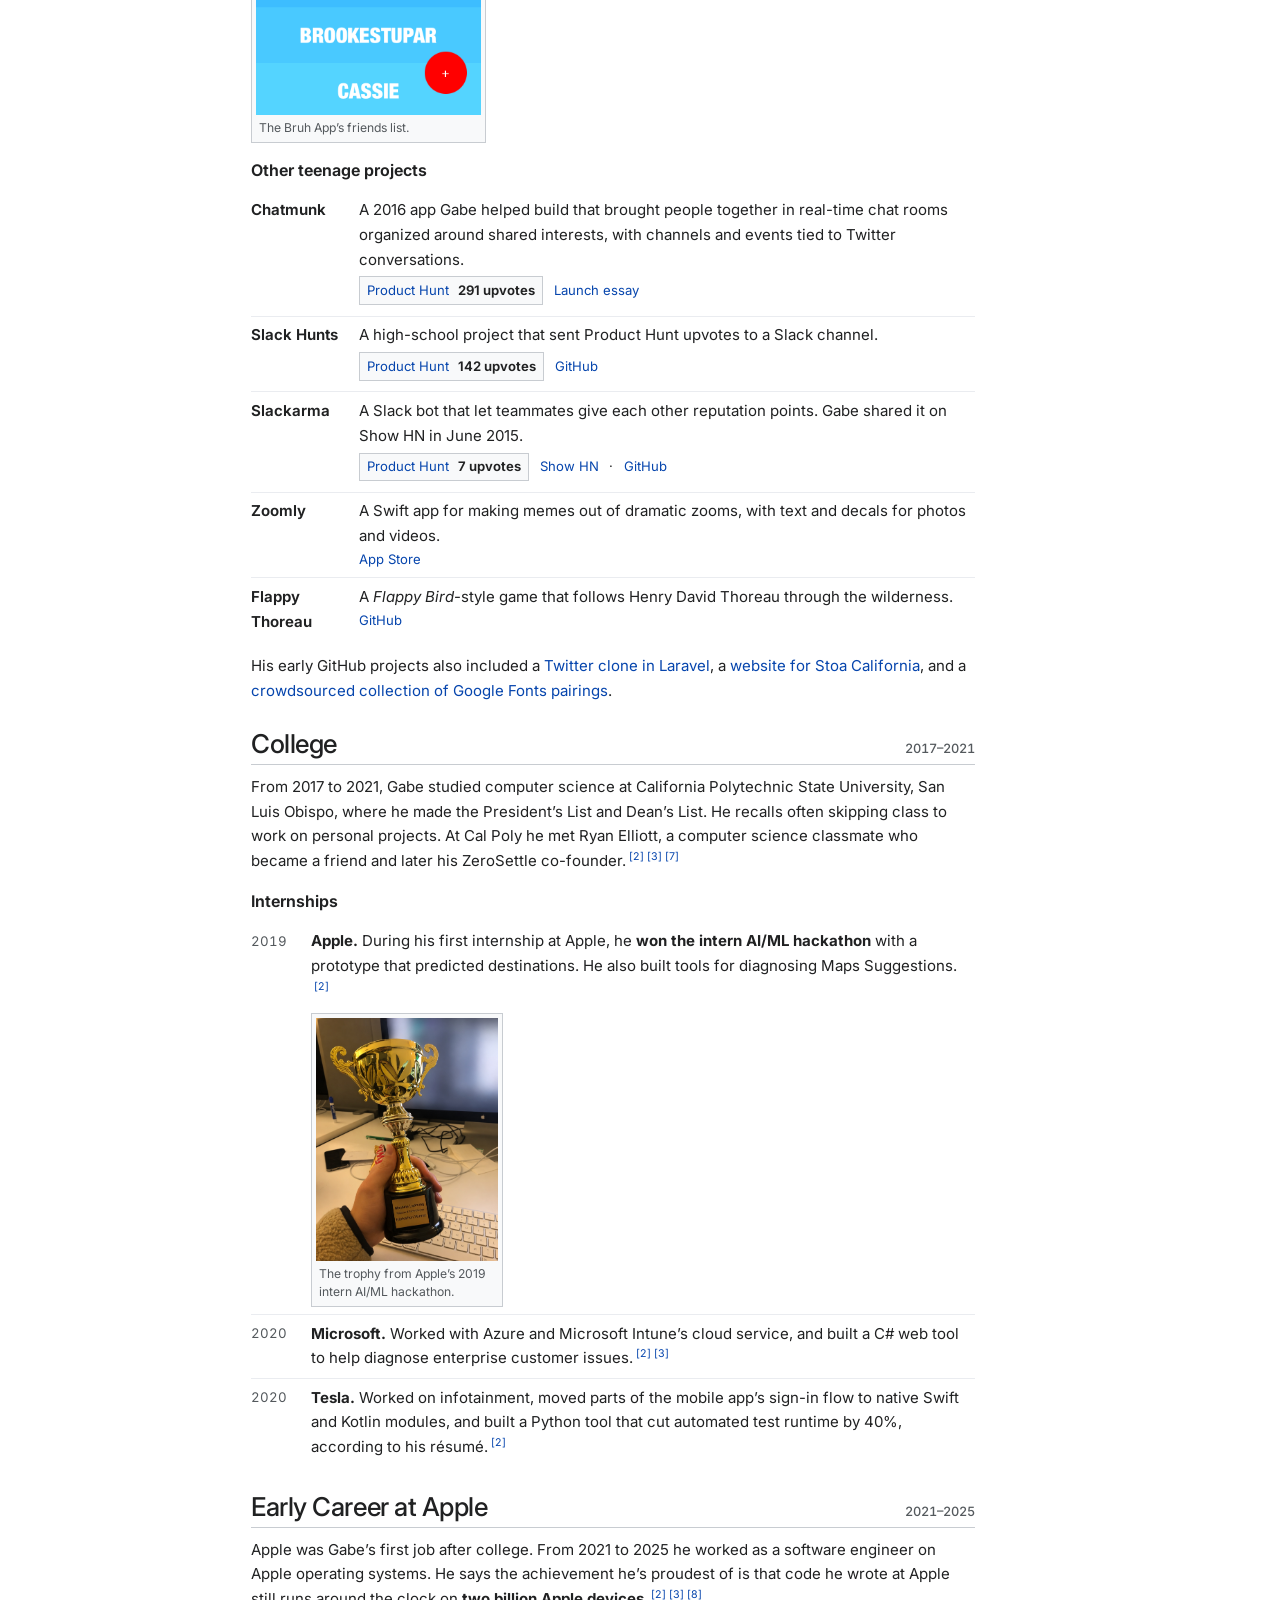
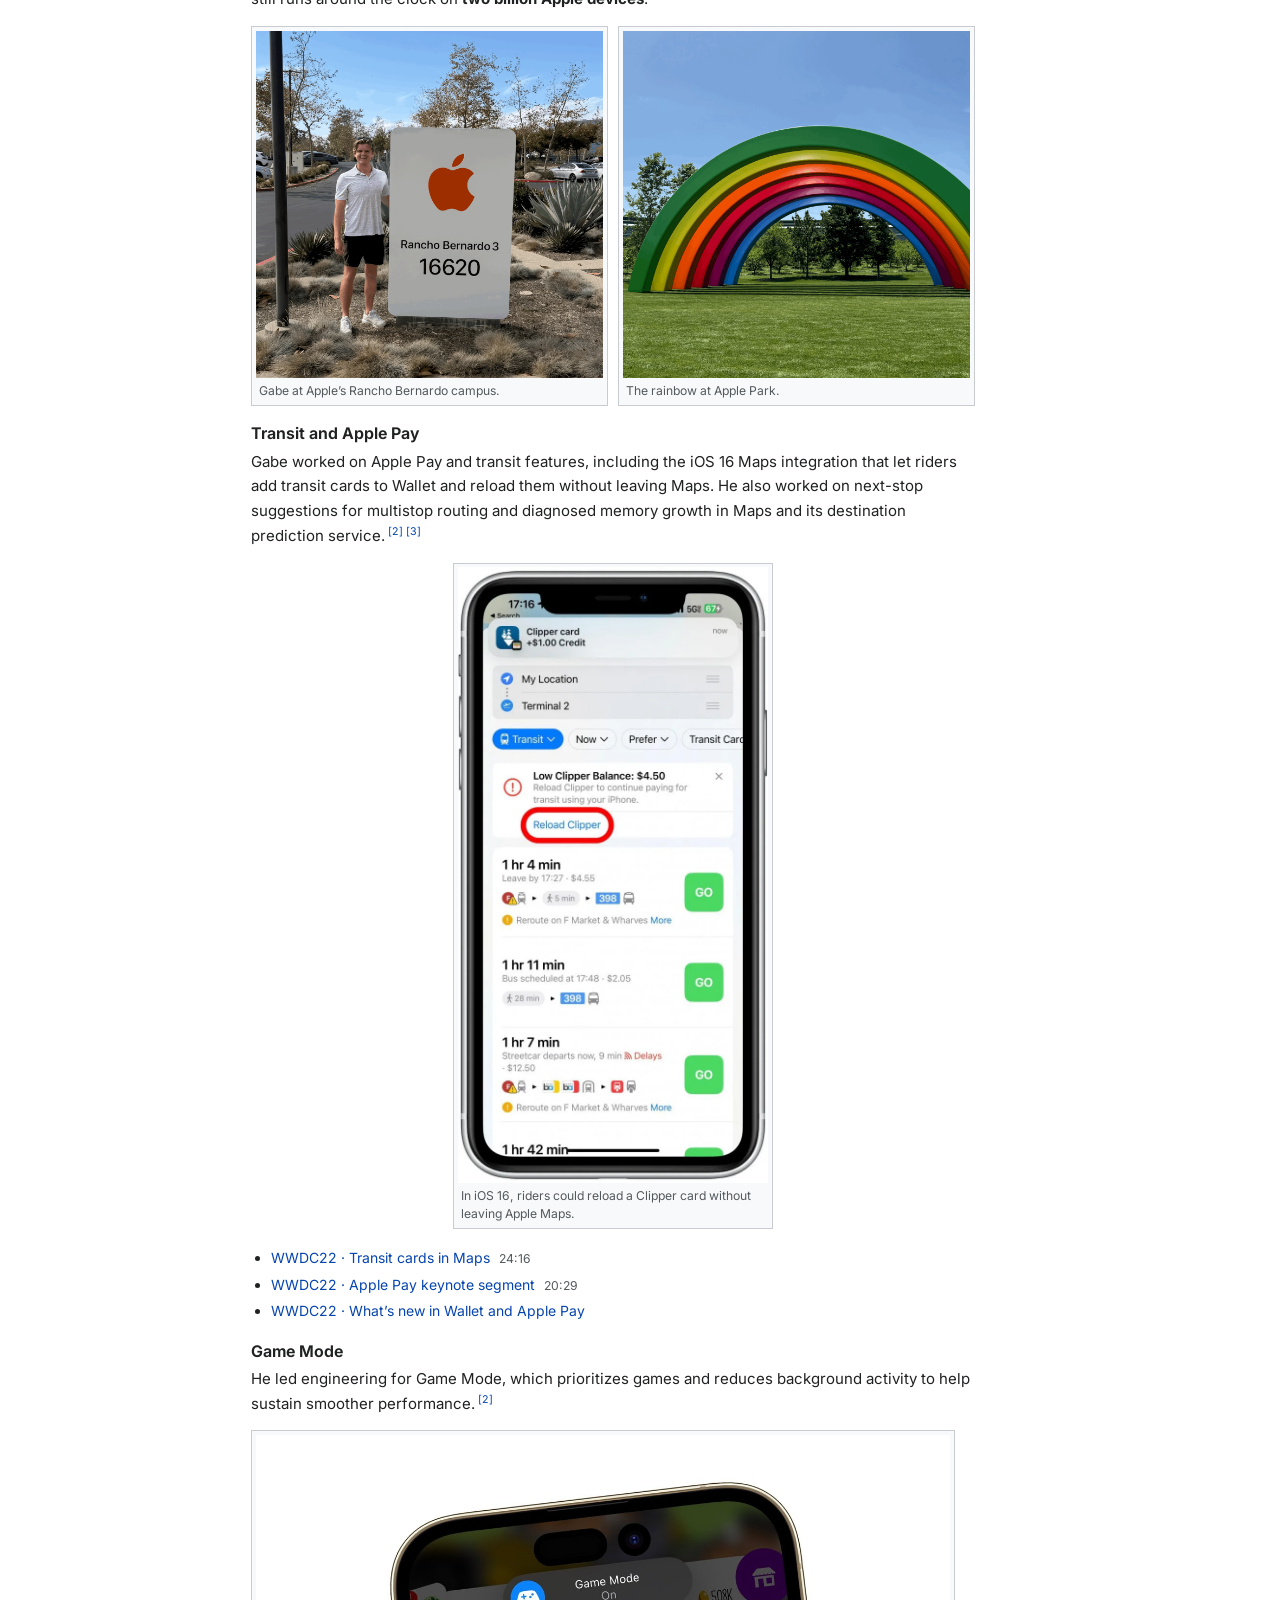
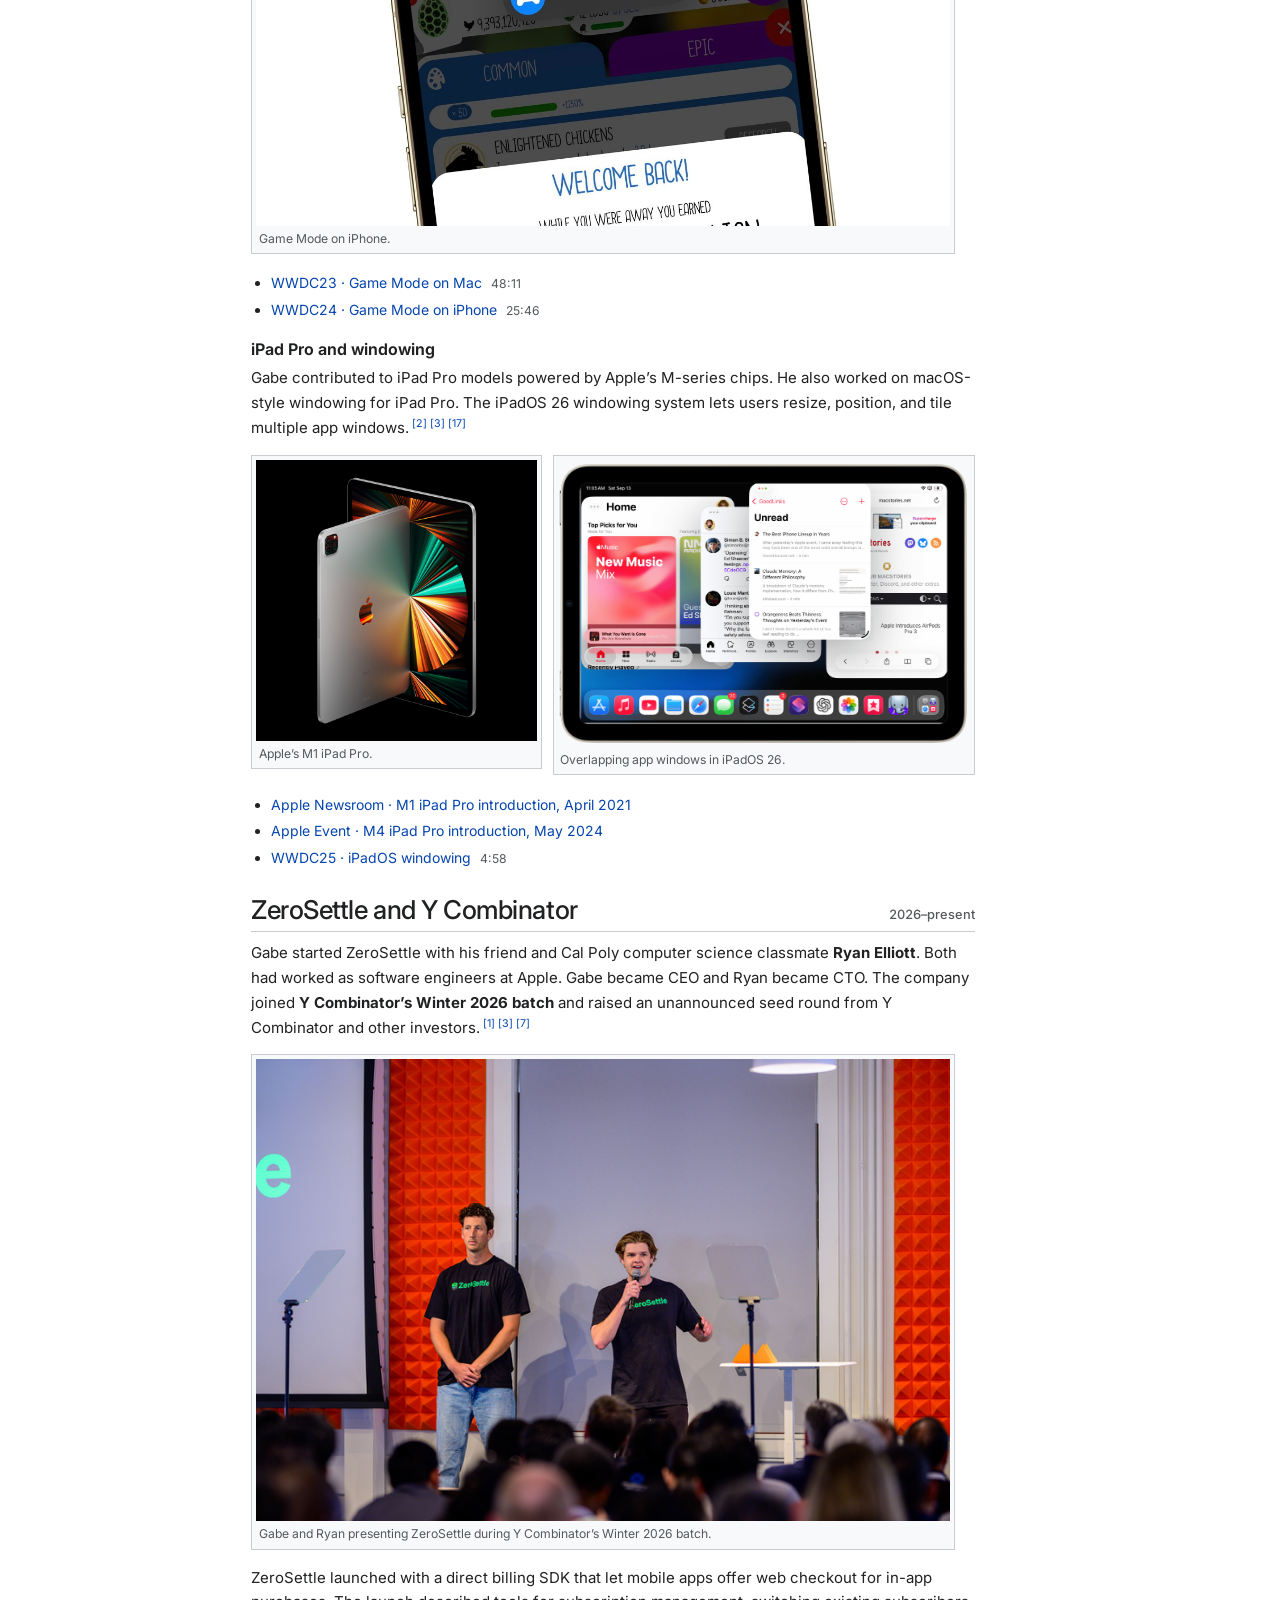
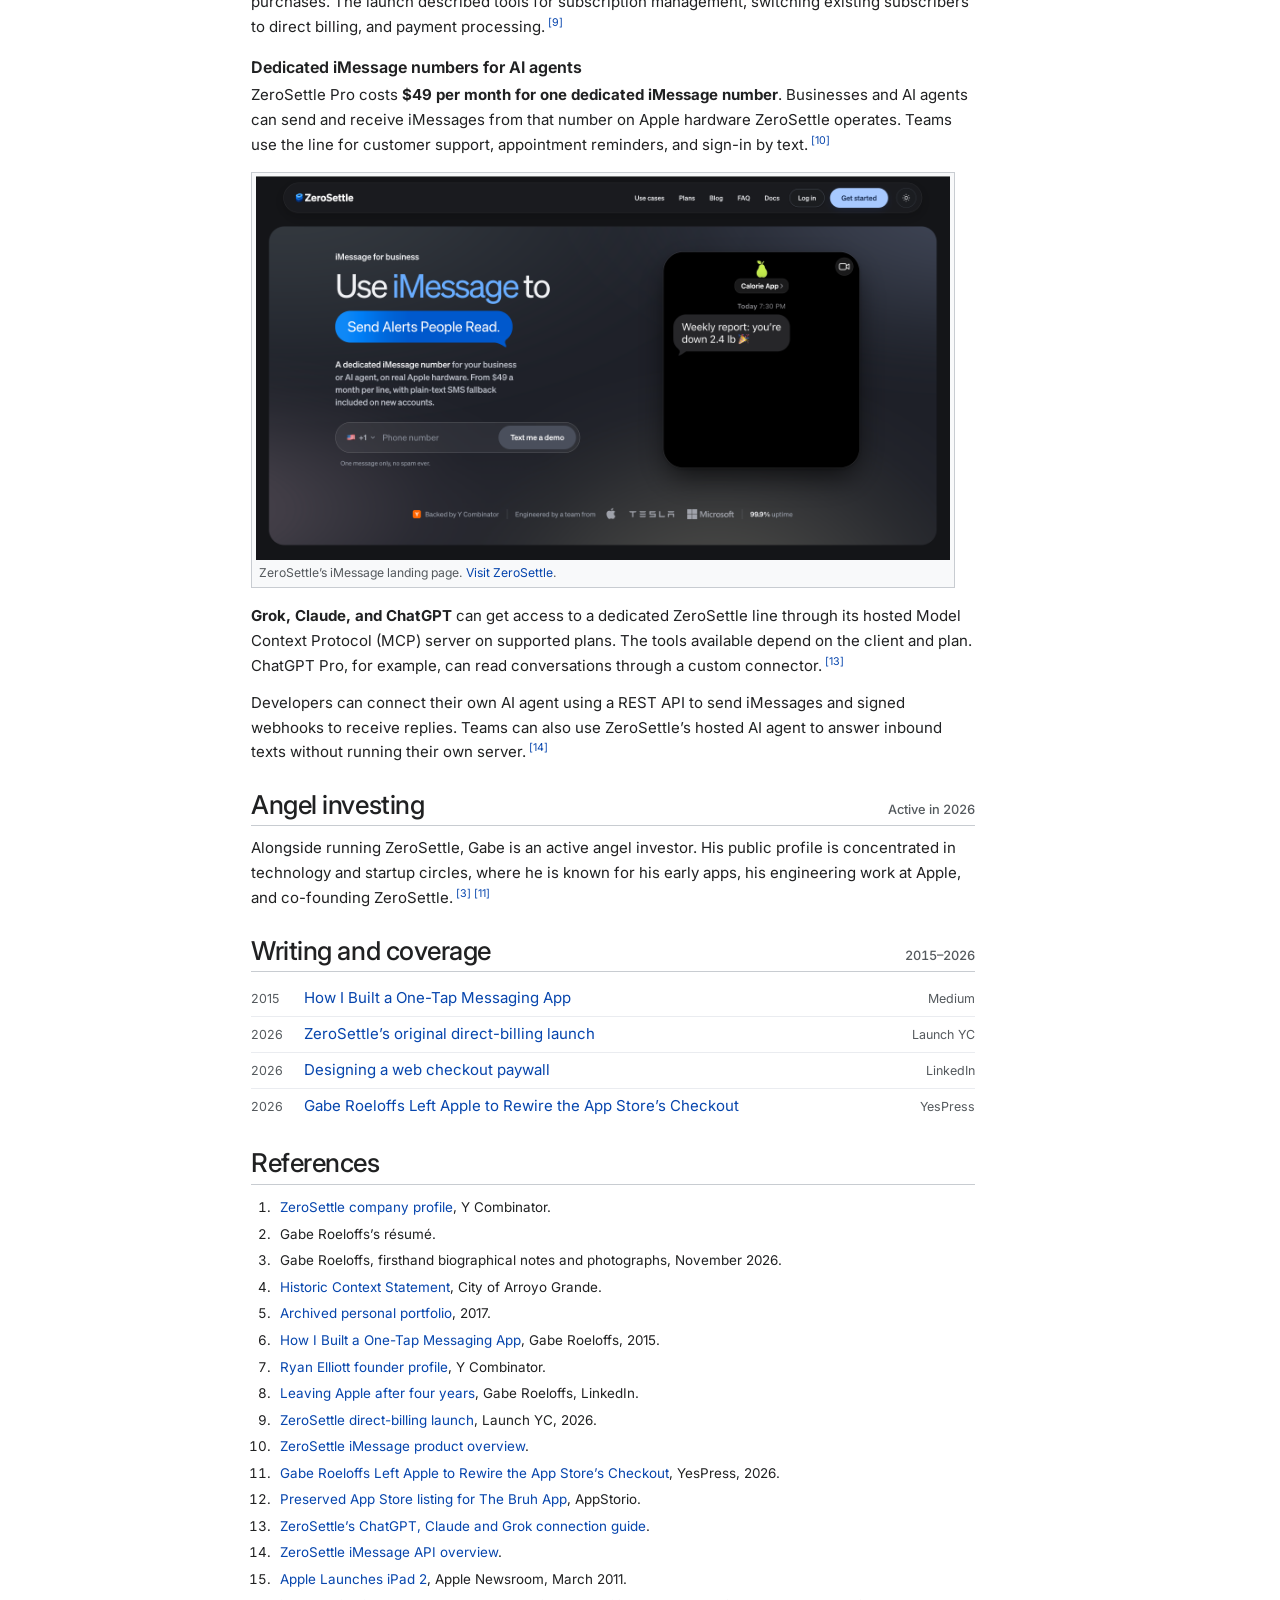
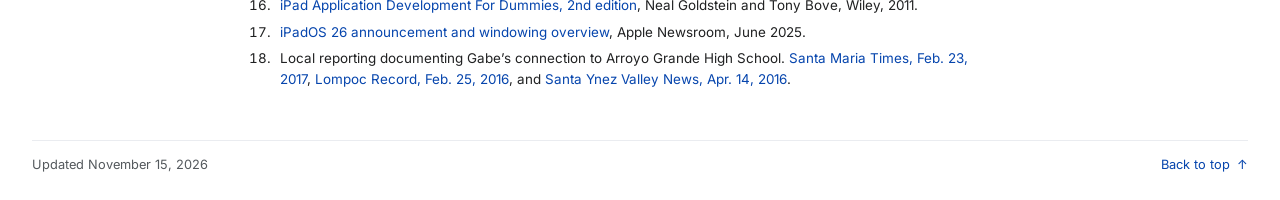
==== commit ee2f483b: "Rename the Early Career at Apple section" ====
--- a/index.html
+++ b/index.html
@@ -119,7 +119,7 @@
                 <li><a href="#about">Early life</a></li>
                 <li><a href="#early-adolescence">Early adolescence &amp; high school</a></li>
                 <li><a href="#cal-poly">College</a></li>
-                <li><a href="#apple">Apple</a></li>
+                <li><a href="#apple">Early Career at Apple</a></li>
                 <li><a href="#zerosettle">ZeroSettle &amp; Y Combinator</a></li>
                 <li><a href="#investing">Angel investing</a></li>
                 <li><a href="#writing">Writing &amp; coverage</a></li>
@@ -214,7 +214,7 @@
             </section>
 
             <section id="apple">
-                <h2>Apple <span class="section-years">2021–2025</span></h2>
+                <h2>Early Career at Apple <span class="section-years">2021–2025</span></h2>
                 <p>Apple was Gabe’s first job after college. From 2021 to 2025 he worked as a software engineer on Apple operating systems. He says the achievement he’s proudest of is that code he wrote at Apple still runs around the clock on <strong>two billion Apple devices</strong>.<sup><a href="#ref-resume" aria-label="Reference 2">[2]</a> <a href="#ref-gabe" aria-label="Reference 3">[3]</a> <a href="#ref-apple-post" aria-label="Reference 8">[8]</a></sup></p>
 
                 <div class="photo-pair">
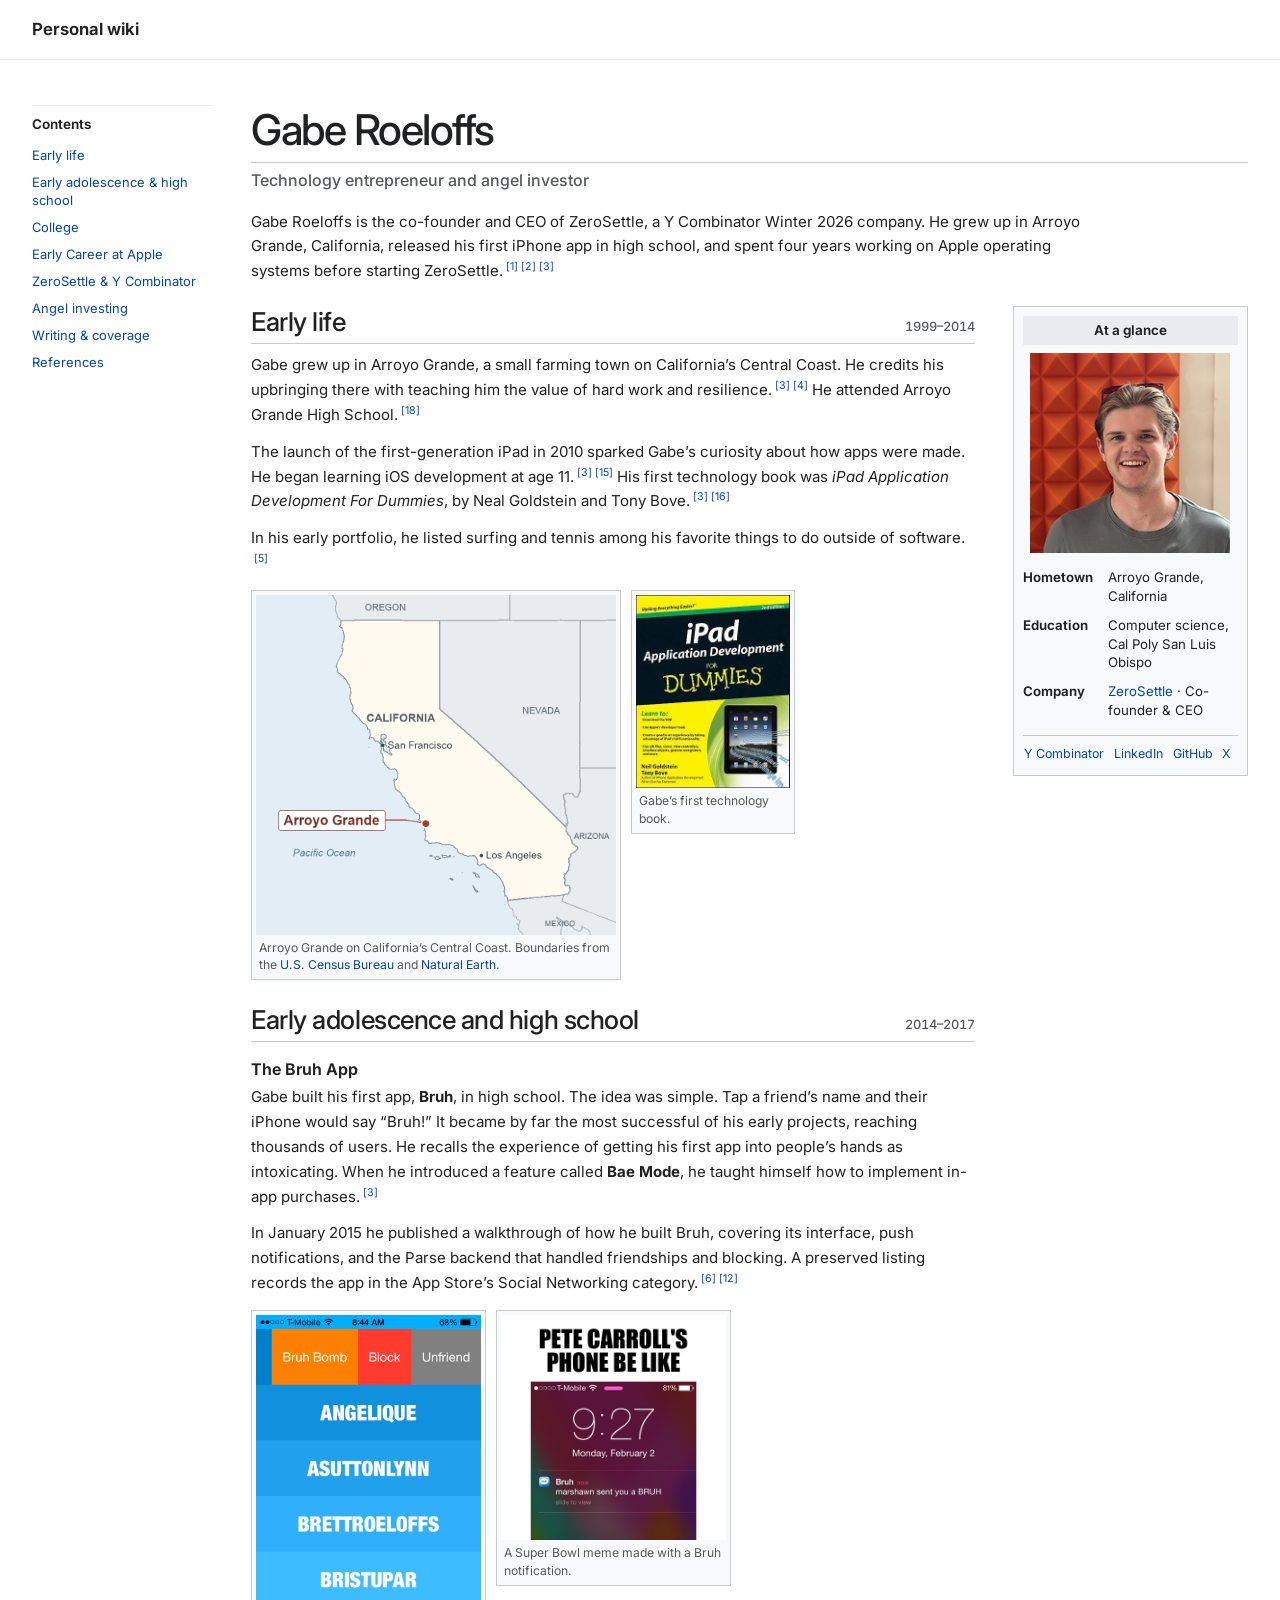
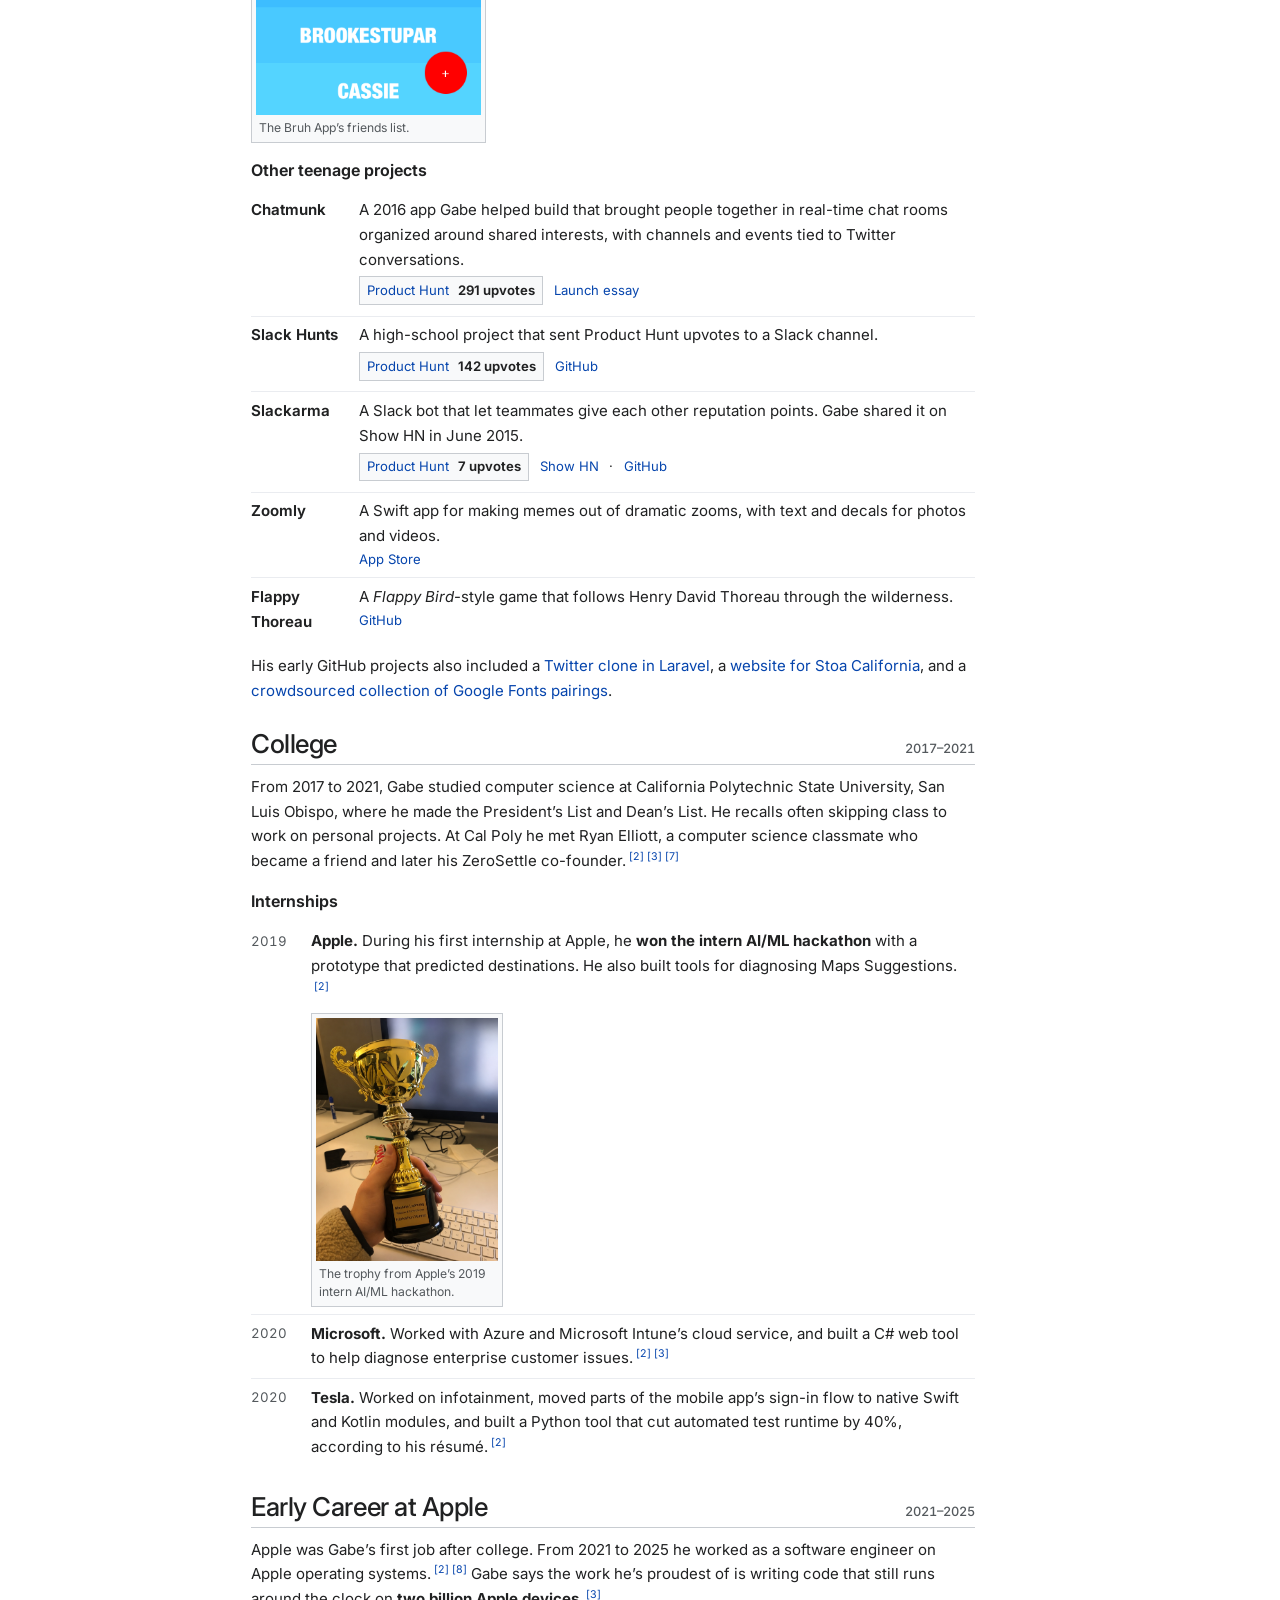
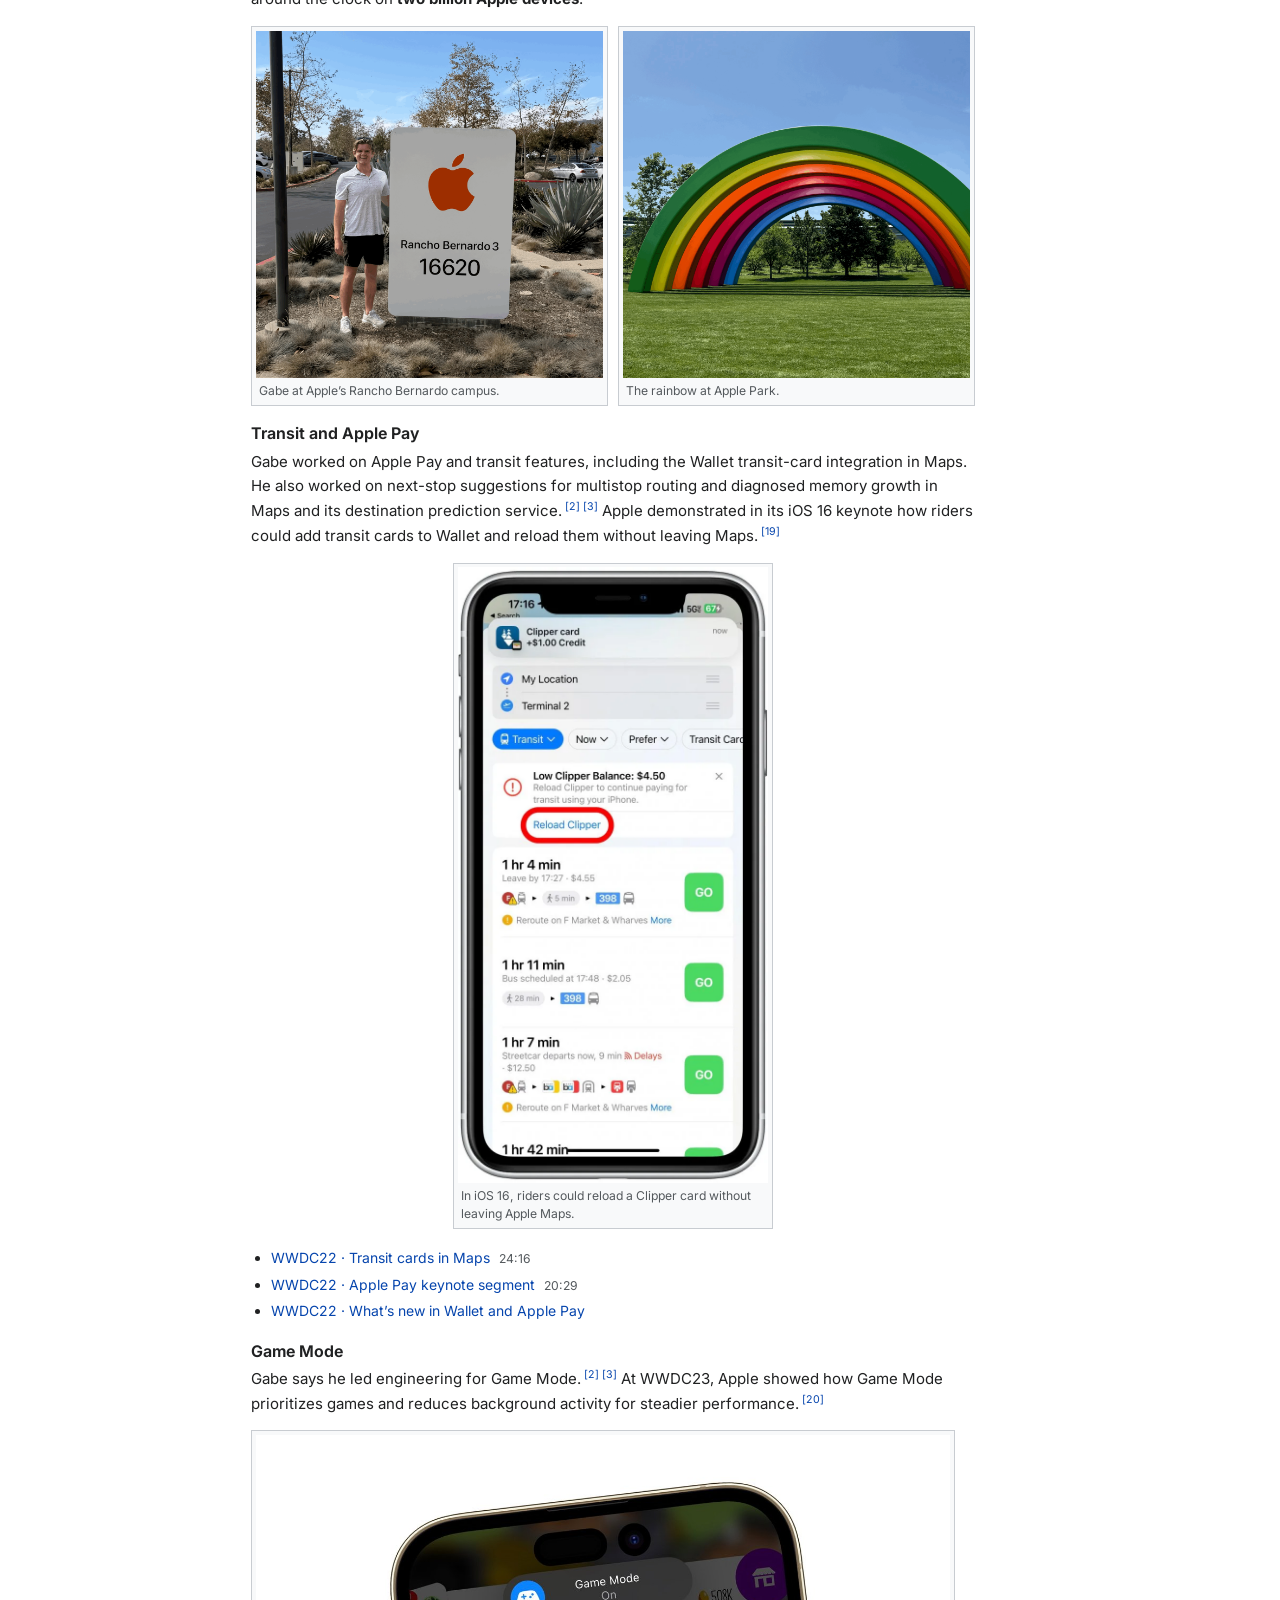
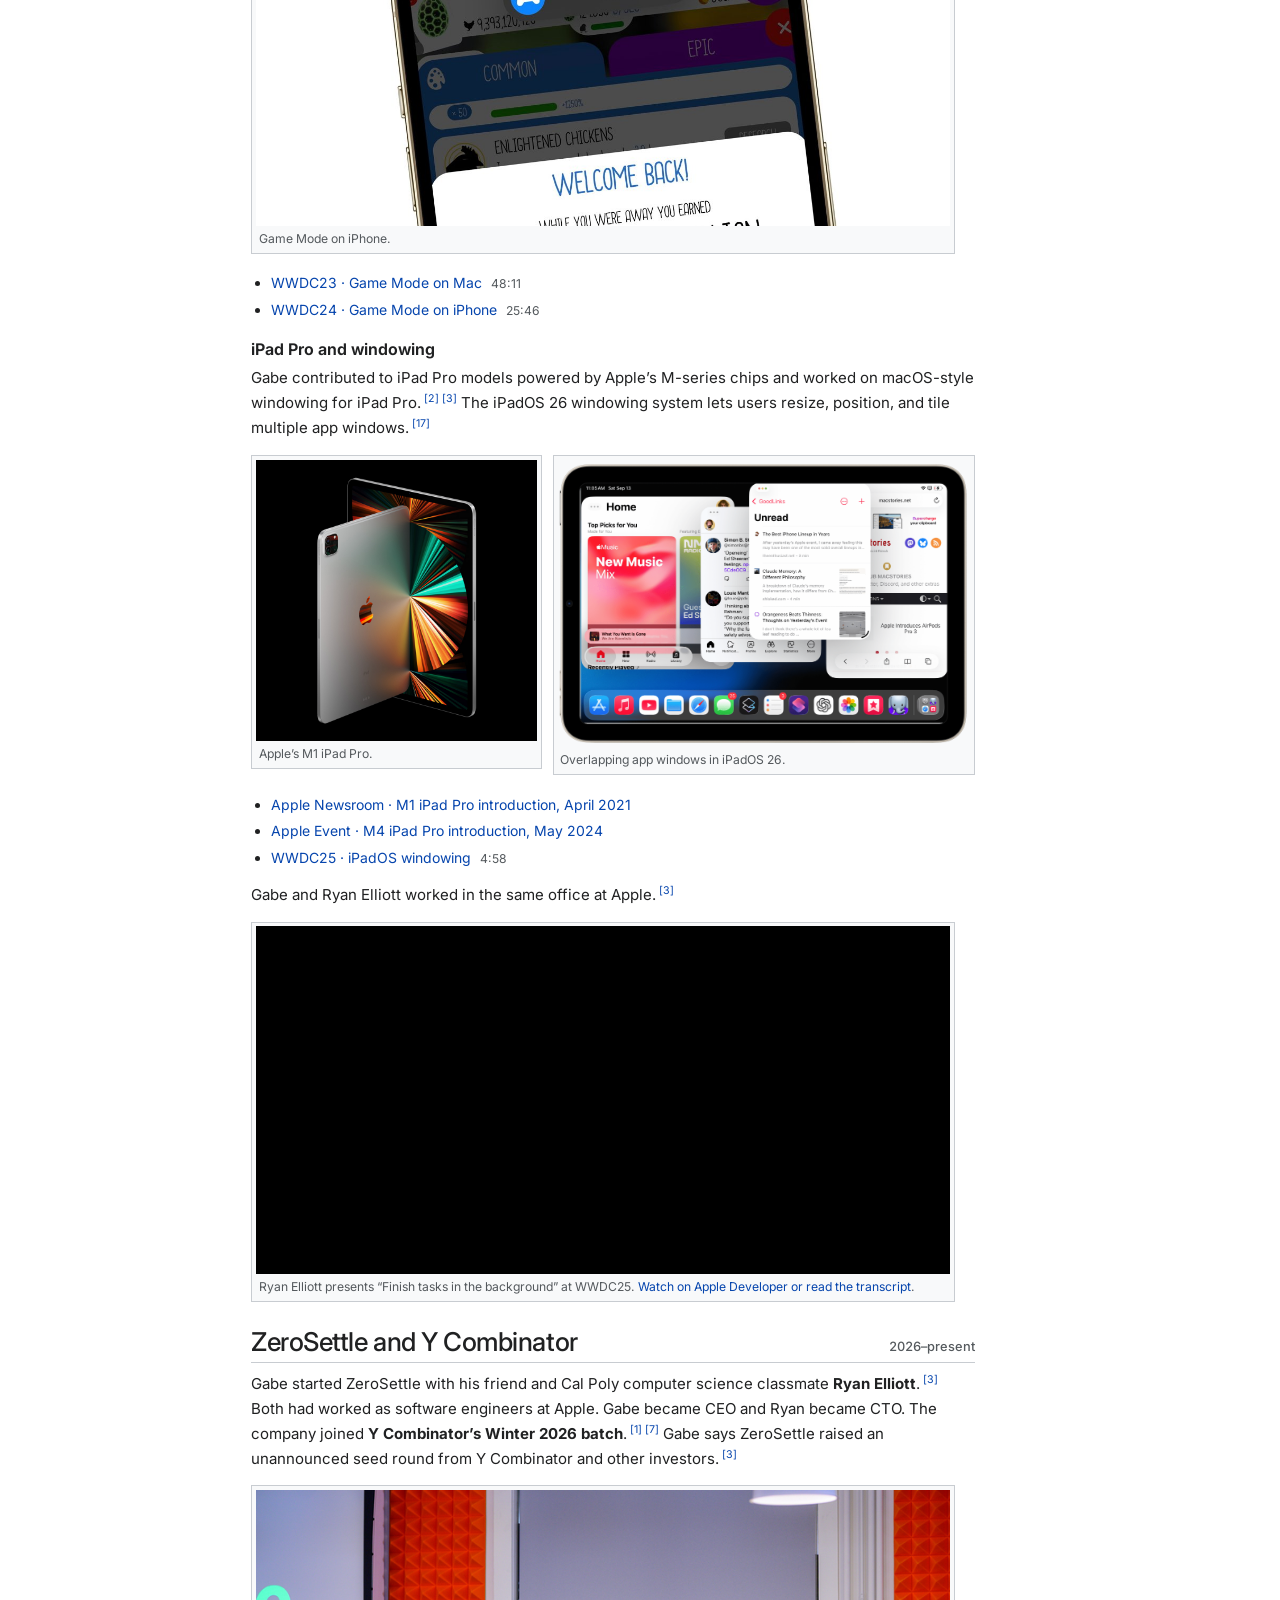
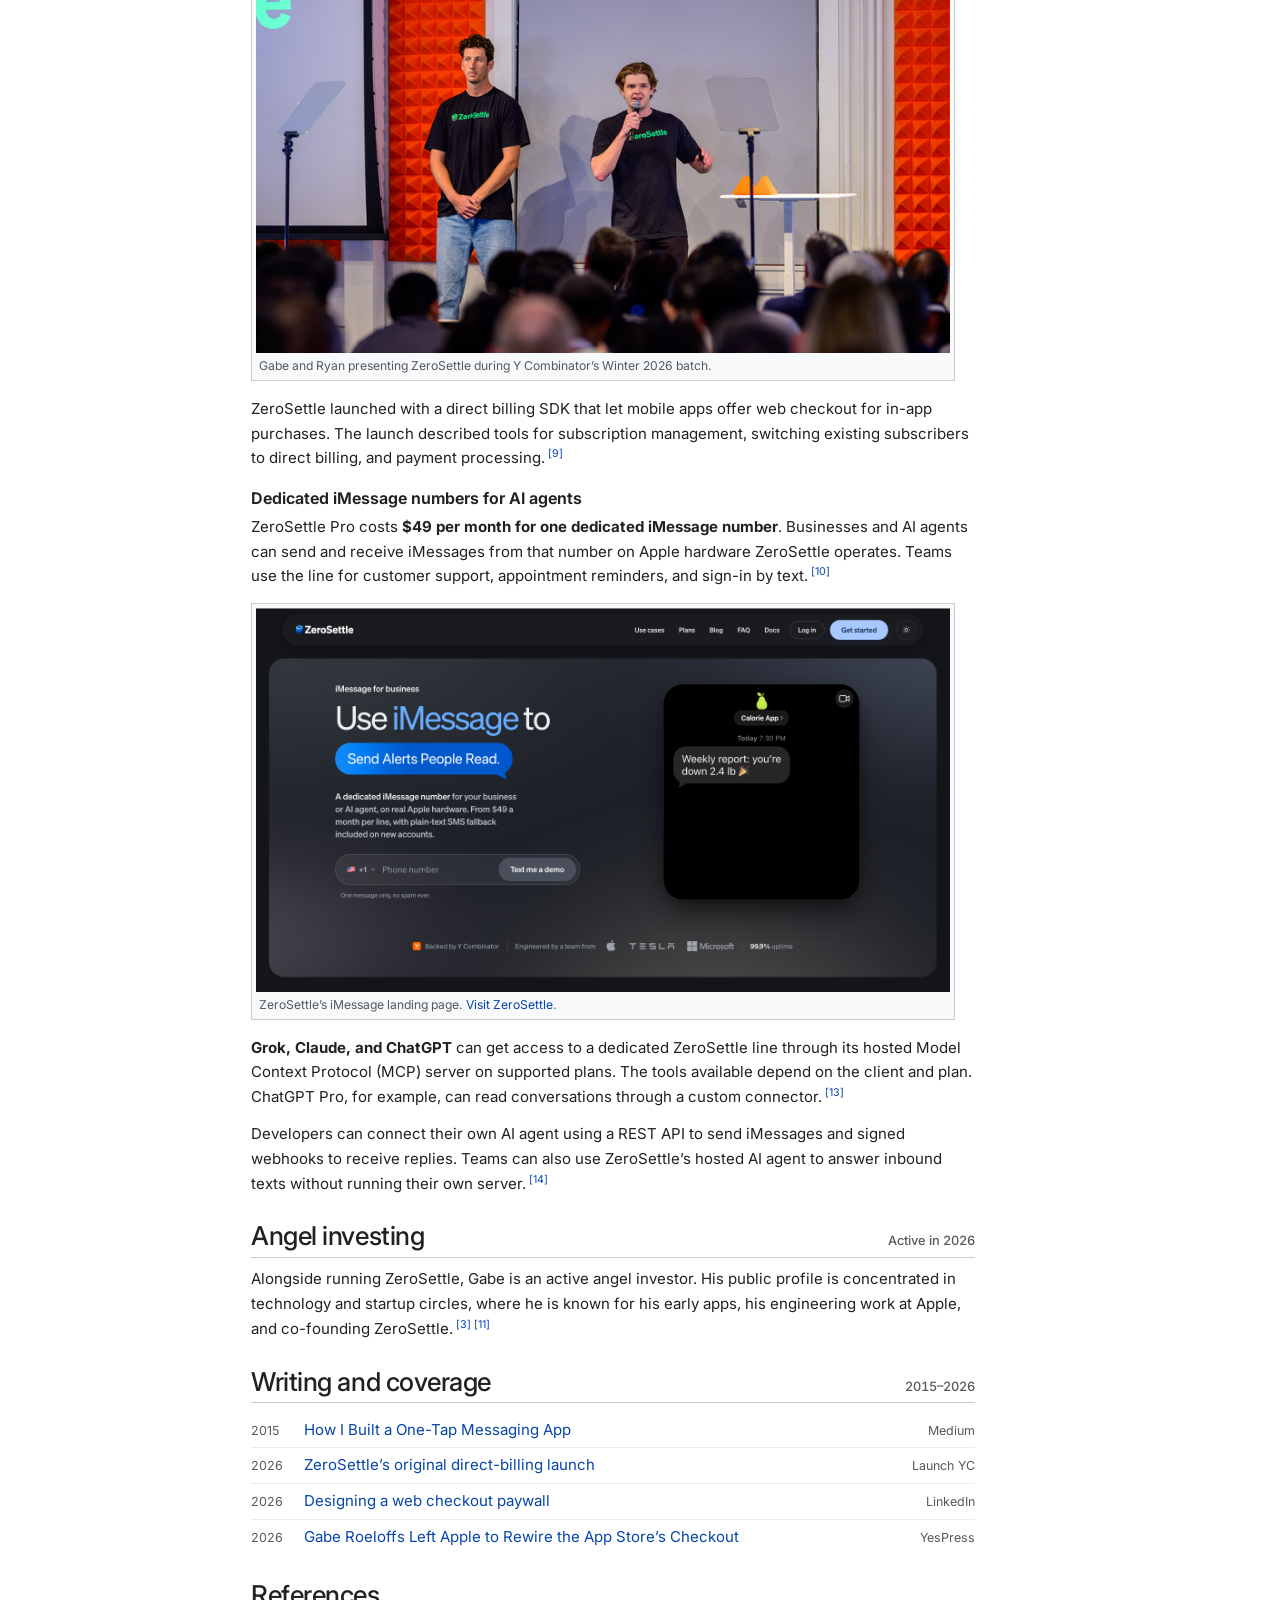
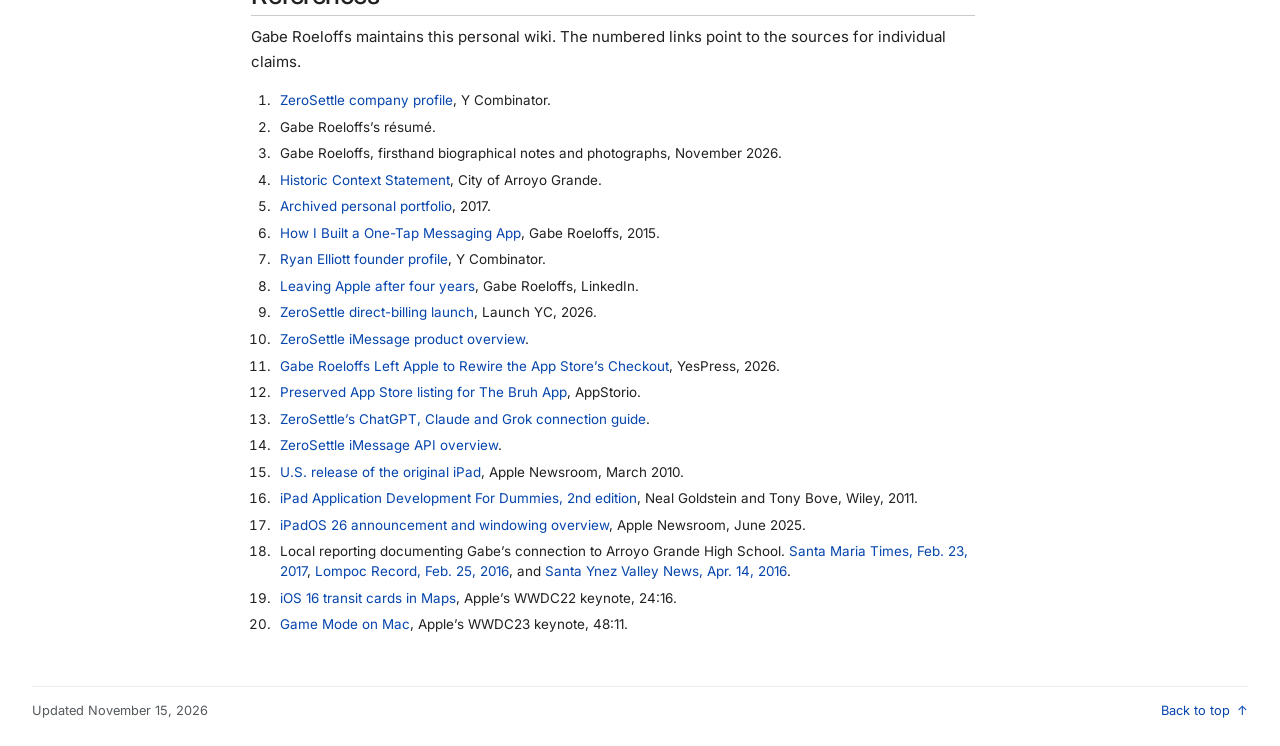
==== commit 19b2a3c8: "Verify site with Bing and clarify biography sourcing" ====
--- a/index.html
+++ b/index.html
@@ -3,6 +3,7 @@
 <head>
     <meta charset="utf-8">
     <meta name="viewport" content="width=device-width, initial-scale=1">
+    <meta name="msvalidate.01" content="1D5AD524047C8D0FD0E91C04863EFBCB">
     <title>Gabe Roeloffs | Technology Entrepreneur and Angel Investor</title>
     <meta name="description" content="Gabe Roeloffs is a technology entrepreneur, angel investor, and co-founder and CEO of ZeroSettle (YC Winter 2026). Explore his early apps, Apple engineering work, and startup career.">
     <link rel="canonical" href="https://gaberoeloffs.com/">
@@ -21,7 +22,7 @@
     <link rel="preconnect" href="https://fonts.googleapis.com">
     <link rel="preconnect" href="https://fonts.gstatic.com" crossorigin>
     <link rel="stylesheet" href="https://fonts.googleapis.com/css2?family=Inter:wght@400..700&amp;display=swap">
-    <link rel="stylesheet" href="/wiki.css?v=20261115-transit">
+    <link rel="stylesheet" href="/wiki.css?v=20261115-wwdc">
     <script type="application/ld+json">
     {
         "@context": "https://schema.org",
@@ -29,6 +30,7 @@
         "@id": "https://gaberoeloffs.com/#profile",
         "url": "https://gaberoeloffs.com/",
         "dateModified": "2026-11-15",
+        "author": { "@id": "https://gaberoeloffs.com/#gabe" },
         "mainEntity": {
             "@type": "Person",
             "@id": "https://gaberoeloffs.com/#gabe",
@@ -131,7 +133,7 @@
             <section id="about">
                 <h2>Early life <span class="section-years">1999–2014</span></h2>
                 <p>Gabe grew up in Arroyo Grande, a small farming town on California’s Central Coast. He credits his upbringing there with teaching him the value of hard work and resilience.<sup><a href="#ref-gabe" aria-label="Reference 3">[3]</a> <a href="#ref-arroyo" aria-label="Reference 4">[4]</a></sup> He attended Arroyo Grande High School.<sup><a href="#ref-arroyo-high-school" aria-label="Reference 18">[18]</a></sup></p>
-                <p>Apple’s iPad 2 launch in 2011 sparked his curiosity about how apps were made. He began learning iOS development at age 11. His first technology book was <cite>iPad Application Development For Dummies</cite>, by Neal Goldstein and Tony Bove.<sup><a href="#ref-gabe" aria-label="Reference 3">[3]</a> <a href="#ref-ipad-launch" aria-label="Reference 15">[15]</a> <a href="#ref-ipad-book" aria-label="Reference 16">[16]</a></sup></p>
+                <p>The launch of the first-generation iPad in 2010 sparked Gabe’s curiosity about how apps were made. He began learning iOS development at age 11.<sup><a href="#ref-gabe" aria-label="Reference 3">[3]</a> <a href="#ref-ipad-launch" aria-label="Reference 15">[15]</a></sup> His first technology book was <cite>iPad Application Development For Dummies</cite>, by Neal Goldstein and Tony Bove.<sup><a href="#ref-gabe" aria-label="Reference 3">[3]</a> <a href="#ref-ipad-book" aria-label="Reference 16">[16]</a></sup></p>
                 <p>In his early portfolio, he listed surfing and tennis among his favorite things to do outside of software.<sup><a href="#ref-portfolio-2017" aria-label="Reference 5">[5]</a></sup></p>
                 <div class="photo-pair early-life-images">
                     <figure class="locator-map">
@@ -215,7 +217,7 @@
 
             <section id="apple">
                 <h2>Early Career at Apple <span class="section-years">2021–2025</span></h2>
-                <p>Apple was Gabe’s first job after college. From 2021 to 2025 he worked as a software engineer on Apple operating systems. He says the achievement he’s proudest of is that code he wrote at Apple still runs around the clock on <strong>two billion Apple devices</strong>.<sup><a href="#ref-resume" aria-label="Reference 2">[2]</a> <a href="#ref-gabe" aria-label="Reference 3">[3]</a> <a href="#ref-apple-post" aria-label="Reference 8">[8]</a></sup></p>
+                <p>Apple was Gabe’s first job after college. From 2021 to 2025 he worked as a software engineer on Apple operating systems.<sup><a href="#ref-resume" aria-label="Reference 2">[2]</a> <a href="#ref-apple-post" aria-label="Reference 8">[8]</a></sup> Gabe says the work he’s proudest of is writing code that still runs around the clock on <strong>two billion Apple devices</strong>.<sup><a href="#ref-gabe" aria-label="Reference 3">[3]</a></sup></p>
 
                 <div class="photo-pair">
                     <figure>
@@ -229,7 +231,7 @@
                 </div>
 
                 <h3 id="transit-pay">Transit and Apple Pay</h3>
-                <p>Gabe worked on Apple Pay and transit features, including the iOS 16 Maps integration that let riders add transit cards to Wallet and reload them without leaving Maps. He also worked on next-stop suggestions for multistop routing and diagnosed memory growth in Maps and its destination prediction service.<sup><a href="#ref-resume" aria-label="Reference 2">[2]</a> <a href="#ref-gabe" aria-label="Reference 3">[3]</a></sup></p>
+                <p>Gabe worked on Apple Pay and transit features, including the Wallet transit-card integration in Maps. He also worked on next-stop suggestions for multistop routing and diagnosed memory growth in Maps and its destination prediction service.<sup><a href="#ref-resume" aria-label="Reference 2">[2]</a> <a href="#ref-gabe" aria-label="Reference 3">[3]</a></sup> Apple demonstrated in its iOS 16 keynote how riders could add transit cards to Wallet and reload them without leaving Maps.<sup><a href="#ref-wwdc22-transit" aria-label="Reference 19">[19]</a></sup></p>
                 <figure class="transit-illustration">
                     <a href="/images/apple-maps-clipper-reload.webp"><img src="/images/apple-maps-clipper-reload.webp" width="642" height="1274" alt="Apple Maps displaying a low Clipper card balance and highlighting the Reload Clipper button" loading="lazy" decoding="async"></a>
                     <figcaption>In iOS 16, riders could reload a Clipper card without leaving Apple Maps.</figcaption>
@@ -241,7 +243,7 @@
                 </ul>
 
                 <h3 id="game-mode">Game Mode</h3>
-                <p>He led engineering for Game Mode, which prioritizes games and reduces background activity to help sustain smoother performance.<sup><a href="#ref-resume" aria-label="Reference 2">[2]</a></sup></p>
+                <p>Gabe says he led engineering for Game Mode.<sup><a href="#ref-resume" aria-label="Reference 2">[2]</a> <a href="#ref-gabe" aria-label="Reference 3">[3]</a></sup> At WWDC23, Apple showed how Game Mode prioritizes games and reduces background activity for steadier performance.<sup><a href="#ref-wwdc23-game-mode" aria-label="Reference 20">[20]</a></sup></p>
                 <figure class="feature-photo">
                     <a href="/images/apple-iphone-game-mode.jpg"><img src="/images/apple-iphone-game-mode.jpg" width="1312" height="738" alt="An iPhone displaying the Game Mode On banner over a game" loading="lazy" decoding="async"></a>
                     <figcaption>Game Mode on iPhone.</figcaption>
@@ -252,7 +254,7 @@
                 </ul>
 
                 <h3 id="ipad-pro-windowing">iPad Pro and windowing</h3>
-                <p>Gabe contributed to iPad Pro models powered by Apple’s M-series chips. He also worked on macOS-style windowing for iPad Pro. The iPadOS 26 windowing system lets users resize, position, and tile multiple app windows.<sup><a href="#ref-resume" aria-label="Reference 2">[2]</a> <a href="#ref-gabe" aria-label="Reference 3">[3]</a> <a href="#ref-ipados-windowing" aria-label="Reference 17">[17]</a></sup></p>
+                <p>Gabe contributed to iPad Pro models powered by Apple’s M-series chips and worked on macOS-style windowing for iPad Pro.<sup><a href="#ref-resume" aria-label="Reference 2">[2]</a> <a href="#ref-gabe" aria-label="Reference 3">[3]</a></sup> The iPadOS 26 windowing system lets users resize, position, and tile multiple app windows.<sup><a href="#ref-ipados-windowing" aria-label="Reference 17">[17]</a></sup></p>
                 <div class="photo-pair ipad-pro-images">
                     <figure>
                         <a href="/images/apple-ipad-pro-m-series.jpg"><img src="/images/apple-ipad-pro-m-series.jpg" width="900" height="900" alt="Front and rear views of Apple’s M1 iPad Pro" loading="lazy" decoding="async"></a>
@@ -268,11 +270,18 @@
                     <li><a href="https://podcasts.apple.com/us/podcast/apple-event-may-7/id1473854035?i=1000654820121">Apple Event · M4 iPad Pro introduction, May 2024</a></li>
                     <li><a href="https://developer.apple.com/videos/play/wwdc2025/208/?time=298">WWDC25 · iPadOS windowing <span>4:58</span></a></li>
                 </ul>
+                <p id="apple-ryan-elliott">Gabe and Ryan Elliott worked in the same office at Apple.<sup><a href="#ref-gabe" aria-label="Reference 3">[3]</a></sup></p>
+                <figure class="feature-photo">
+                    <video controls playsinline preload="none" width="960" height="540" aria-label="Ryan Elliott’s WWDC25 talk, Finish tasks in the background" poster="https://devimages-cdn.apple.com/wwdc-services/images/3055294D-836B-4513-B7B0-0BC5666246B0/9921/9921_wide_900x506_2x.jpg">
+                        <source src="https://devstreaming-cdn.apple.com/videos/wwdc/2025/227/4/b4d5d5a5-5c5a-4f37-a4ad-66fea0b6f25d/downloads/wwdc2025-227_sd.mp4" type="video/mp4">
+                    </video>
+                    <figcaption>Ryan Elliott presents “Finish tasks in the background” at WWDC25. <a href="https://developer.apple.com/videos/play/wwdc2025/227/">Watch on Apple Developer or read the transcript</a>.</figcaption>
+                </figure>
             </section>
 
             <section id="zerosettle">
                 <h2>ZeroSettle and Y Combinator <span class="section-years">2026–present</span></h2>
-                <p>Gabe started ZeroSettle with his friend and Cal Poly computer science classmate <strong>Ryan Elliott</strong>. Both had worked as software engineers at Apple. Gabe became CEO and Ryan became CTO. The company joined <strong>Y Combinator’s Winter 2026 batch</strong> and raised an unannounced seed round from Y Combinator and other investors.<sup><a href="#ref-yc" aria-label="Reference 1">[1]</a> <a href="#ref-gabe" aria-label="Reference 3">[3]</a> <a href="#ref-ryan" aria-label="Reference 7">[7]</a></sup></p>
+                <p>Gabe started ZeroSettle with his friend and Cal Poly computer science classmate <strong>Ryan Elliott</strong>.<sup><a href="#ref-gabe" aria-label="Reference 3">[3]</a></sup> Both had worked as software engineers at Apple. Gabe became CEO and Ryan became CTO. The company joined <strong>Y Combinator’s Winter 2026 batch</strong>.<sup><a href="#ref-yc" aria-label="Reference 1">[1]</a> <a href="#ref-ryan" aria-label="Reference 7">[7]</a></sup> Gabe says ZeroSettle raised an unannounced seed round from Y Combinator and other investors.<sup><a href="#ref-gabe" aria-label="Reference 3">[3]</a></sup></p>
                 <figure class="feature-photo">
                     <img src="/images/zerosettle-yc.jpg" width="800" height="533" alt="Gabe Roeloffs and Ryan Elliott onstage in ZeroSettle shirts, presenting to an audience" loading="lazy" decoding="async">
                     <figcaption>Gabe and Ryan presenting ZeroSettle during Y Combinator’s Winter 2026 batch.</figcaption>
@@ -306,6 +315,7 @@
 
             <section id="references">
                 <h2>References</h2>
+                <p id="about-this-site">Gabe Roeloffs maintains this personal wiki. The numbered links point to the sources for individual claims.</p>
                 <ol class="references">
                     <li id="ref-yc"><a href="https://www.ycombinator.com/companies/zerosettle">ZeroSettle company profile</a>, Y Combinator.</li>
                     <li id="ref-resume">Gabe Roeloffs’s résumé.</li>
@@ -321,10 +331,12 @@
                     <li id="ref-bruh-listing"><a href="https://bruh-app-tap-friend-send-bruh.appstor.io/">Preserved App Store listing for The Bruh App</a>, AppStorio.</li>
                     <li id="ref-zerosettle-agents"><a href="https://zerosettle.io/blog/chatgpt-dots-vs-claude-duet-vs-grok-bot-imessage/">ZeroSettle’s ChatGPT, Claude and Grok connection guide</a>.</li>
                     <li id="ref-zerosettle-api"><a href="https://zerosettle.io/imessage-api/">ZeroSettle iMessage API overview</a>.</li>
-                    <li id="ref-ipad-launch"><a href="https://www.apple.com/newsroom/2011/03/02Apple-Launches-iPad-2/">Apple Launches iPad 2</a>, Apple Newsroom, March 2011.</li>
+                    <li id="ref-ipad-launch"><a href="https://www.apple.com/newsroom/2010/03/05iPad-Available-in-US-on-April-3/">U.S. release of the original iPad</a>, Apple Newsroom, March 2010.</li>
                     <li id="ref-ipad-book"><a href="https://www.tonybove.com/writing_samples/iPad_App_Dev_For_Dummies_chaps_7-8.pdf">iPad Application Development For Dummies, 2nd edition</a>, Neal Goldstein and Tony Bove, Wiley, 2011.</li>
                     <li id="ref-ipados-windowing"><a href="https://www.apple.com/newsroom/2025/06/ipados-26-introduces-powerful-new-features-that-push-ipad-even-further/">iPadOS 26 announcement and windowing overview</a>, Apple Newsroom, June 2025.</li>
                     <li id="ref-arroyo-high-school">Local reporting documenting Gabe’s connection to Arroyo Grande High School. <a href="https://santamariatimes.com/sports/high-school/tennis/eagles-shut-out-pirates/article_67dd34bd-2371-59a8-9a72-b3ad7400f9e5.html">Santa Maria Times, Feb. 23, 2017</a>, <a href="https://lompocrecord.com/sports/local/high-school/tennis-righetti-beats-lompoc-13-5/article_ed2b844b-6eab-5055-a40f-238b148a33de.html">Lompoc Record, Feb. 25, 2016</a>, and <a href="https://syvnews.com/eagles-keep-soaring/article_4e7bff52-0c09-520a-9c20-0b11661818b9.html">Santa Ynez Valley News, Apr. 14, 2016</a>.</li>
+                    <li id="ref-wwdc22-transit"><a href="https://developer.apple.com/videos/play/wwdc2022/101/?time=1456">iOS 16 transit cards in Maps</a>, Apple’s WWDC22 keynote, 24:16.</li>
+                    <li id="ref-wwdc23-game-mode"><a href="https://developer.apple.com/videos/play/wwdc2023/101/?time=2891">Game Mode on Mac</a>, Apple’s WWDC23 keynote, 48:11.</li>
                 </ol>
             </section>
         </article>
--- a/wiki.css
+++ b/wiki.css
@@ -236,6 +236,7 @@
 }
 
 figure img { width: 100%; }
+figure video { display: block; width: 100%; height: auto; background: #000; }
 
 figcaption {
     padding: .25rem .18rem .1rem;
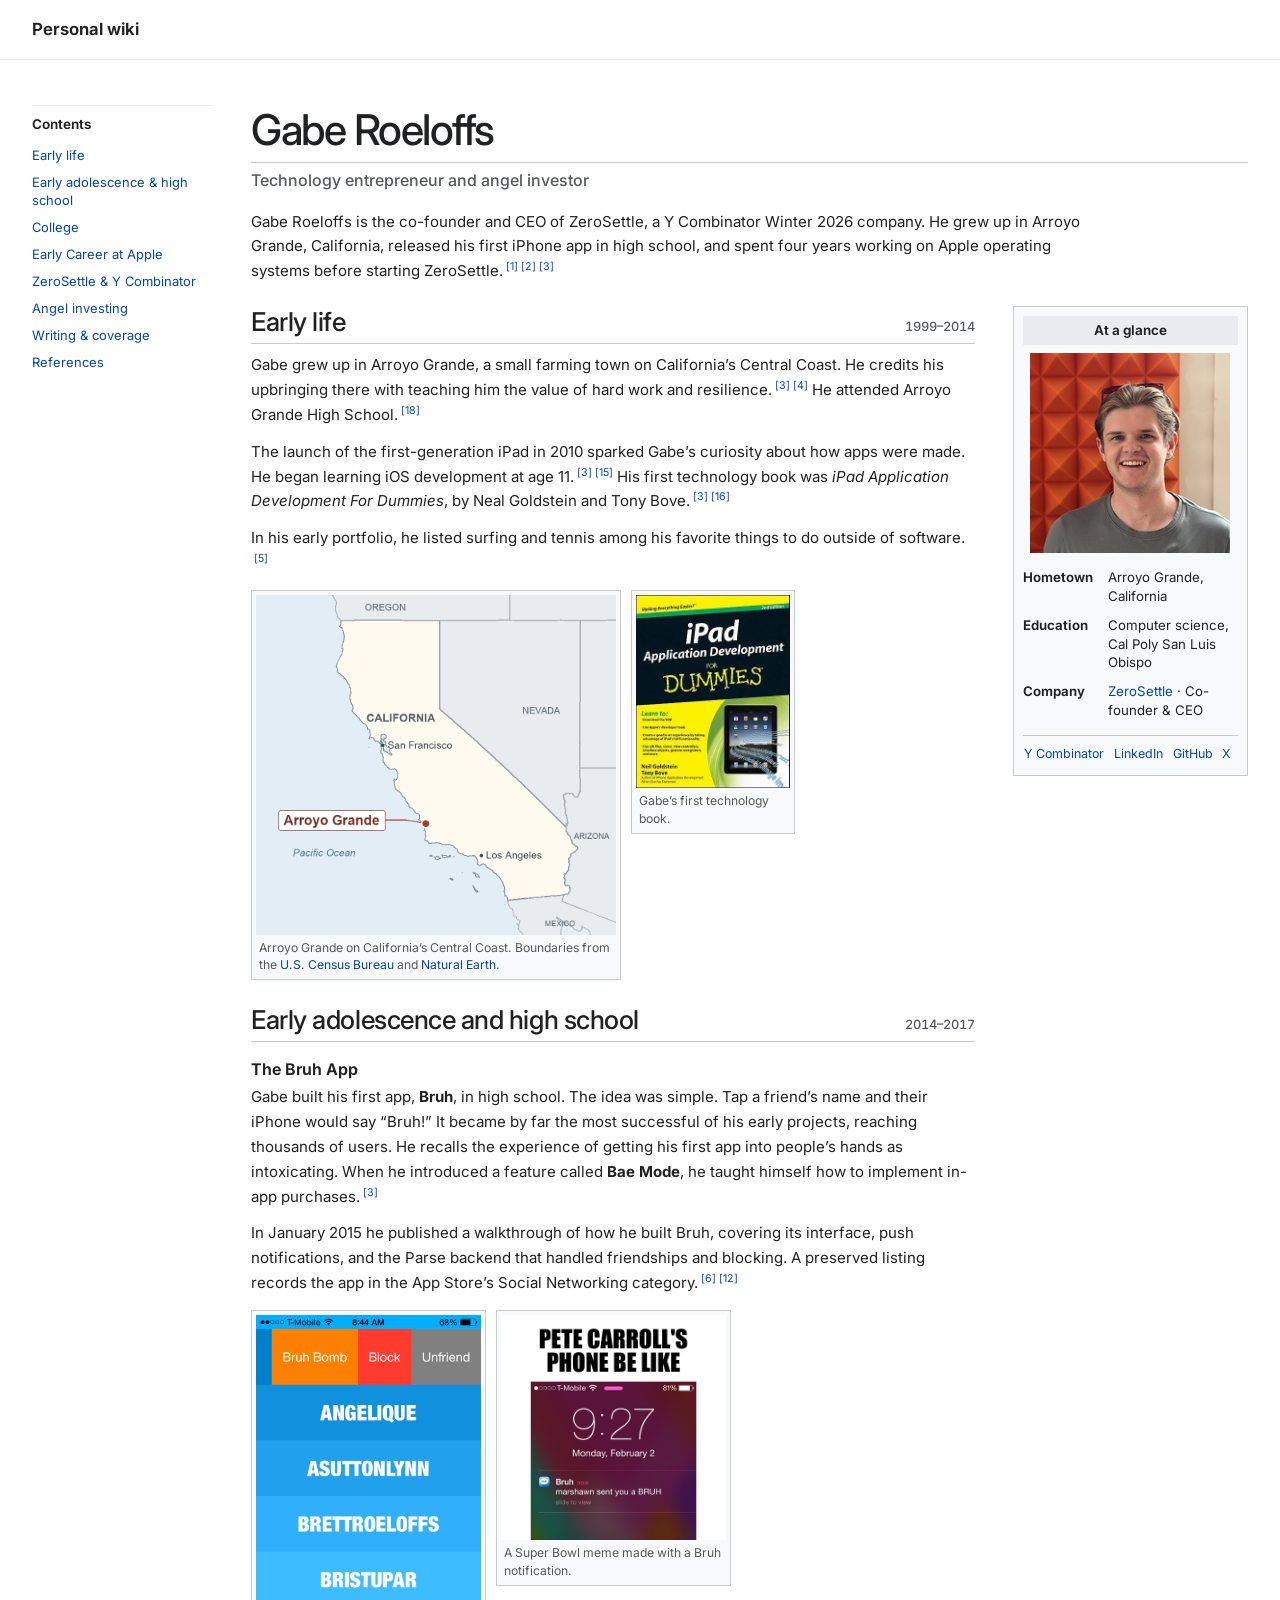
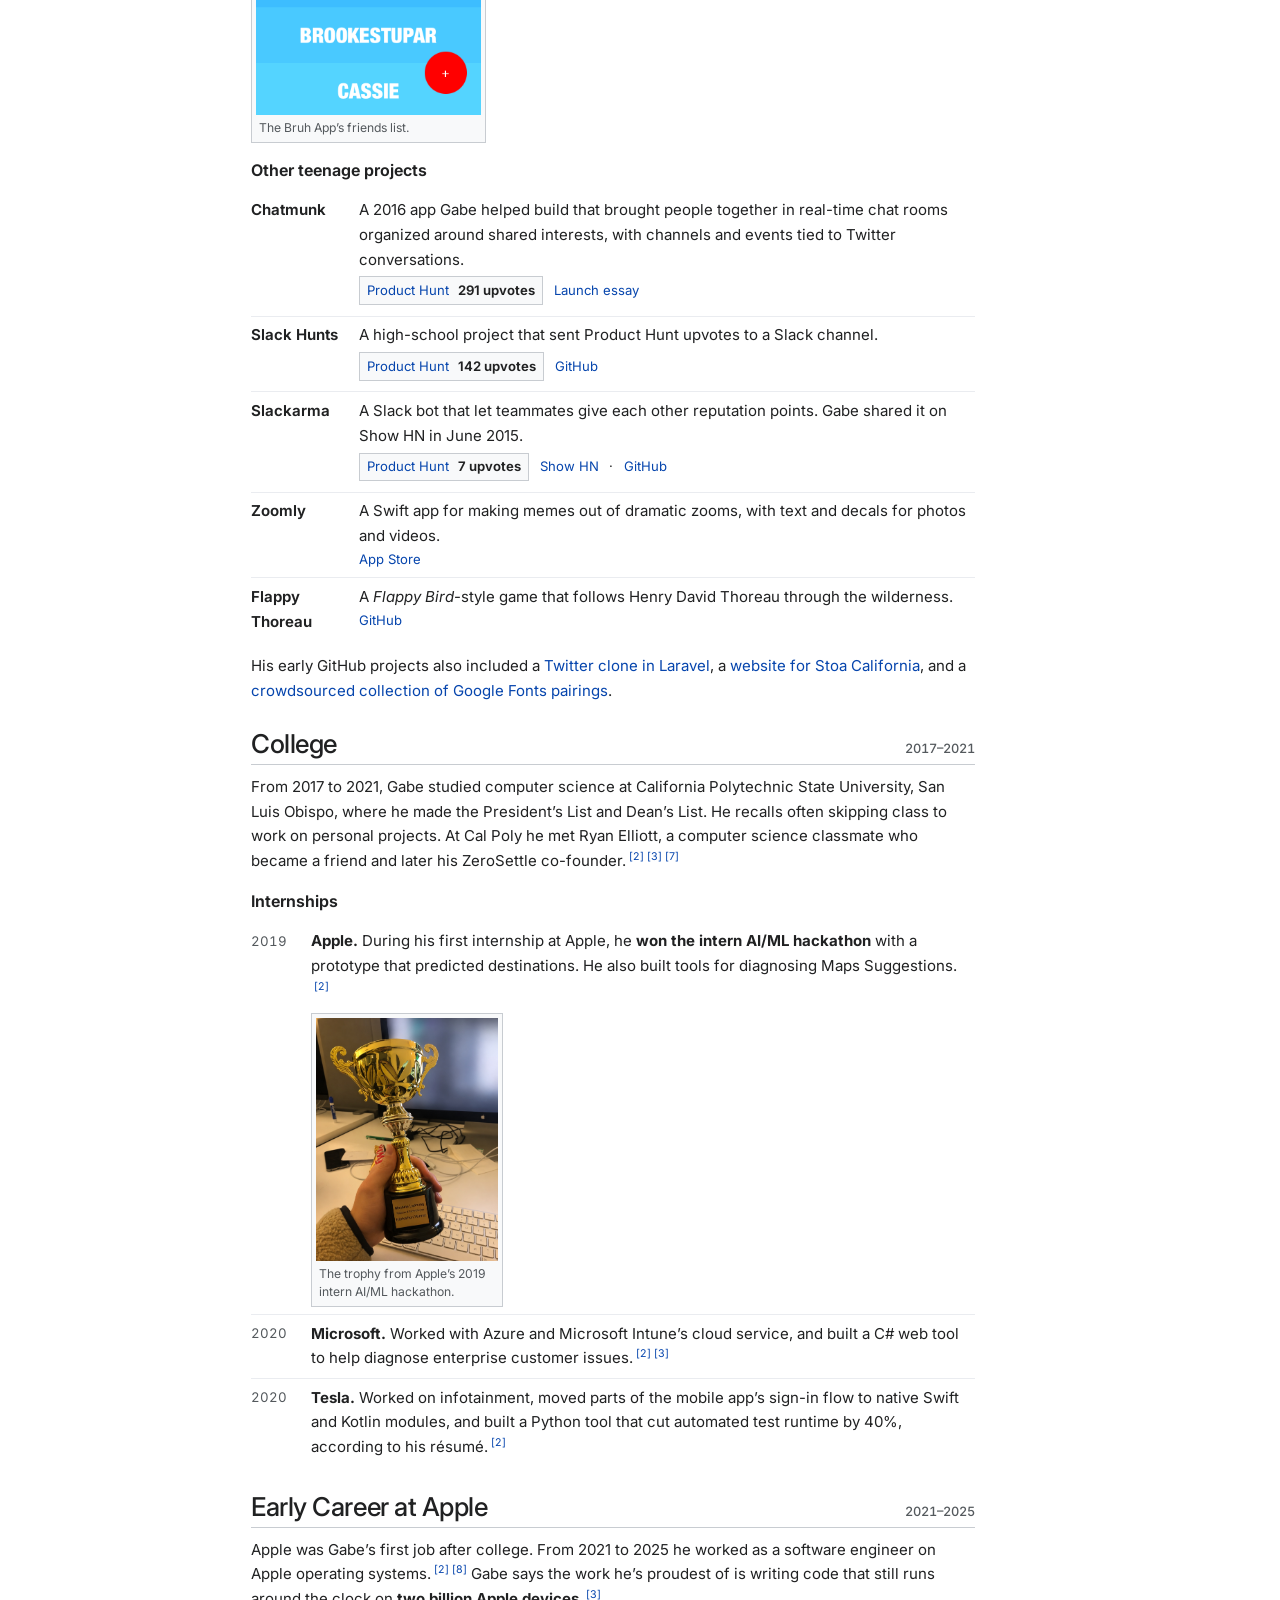
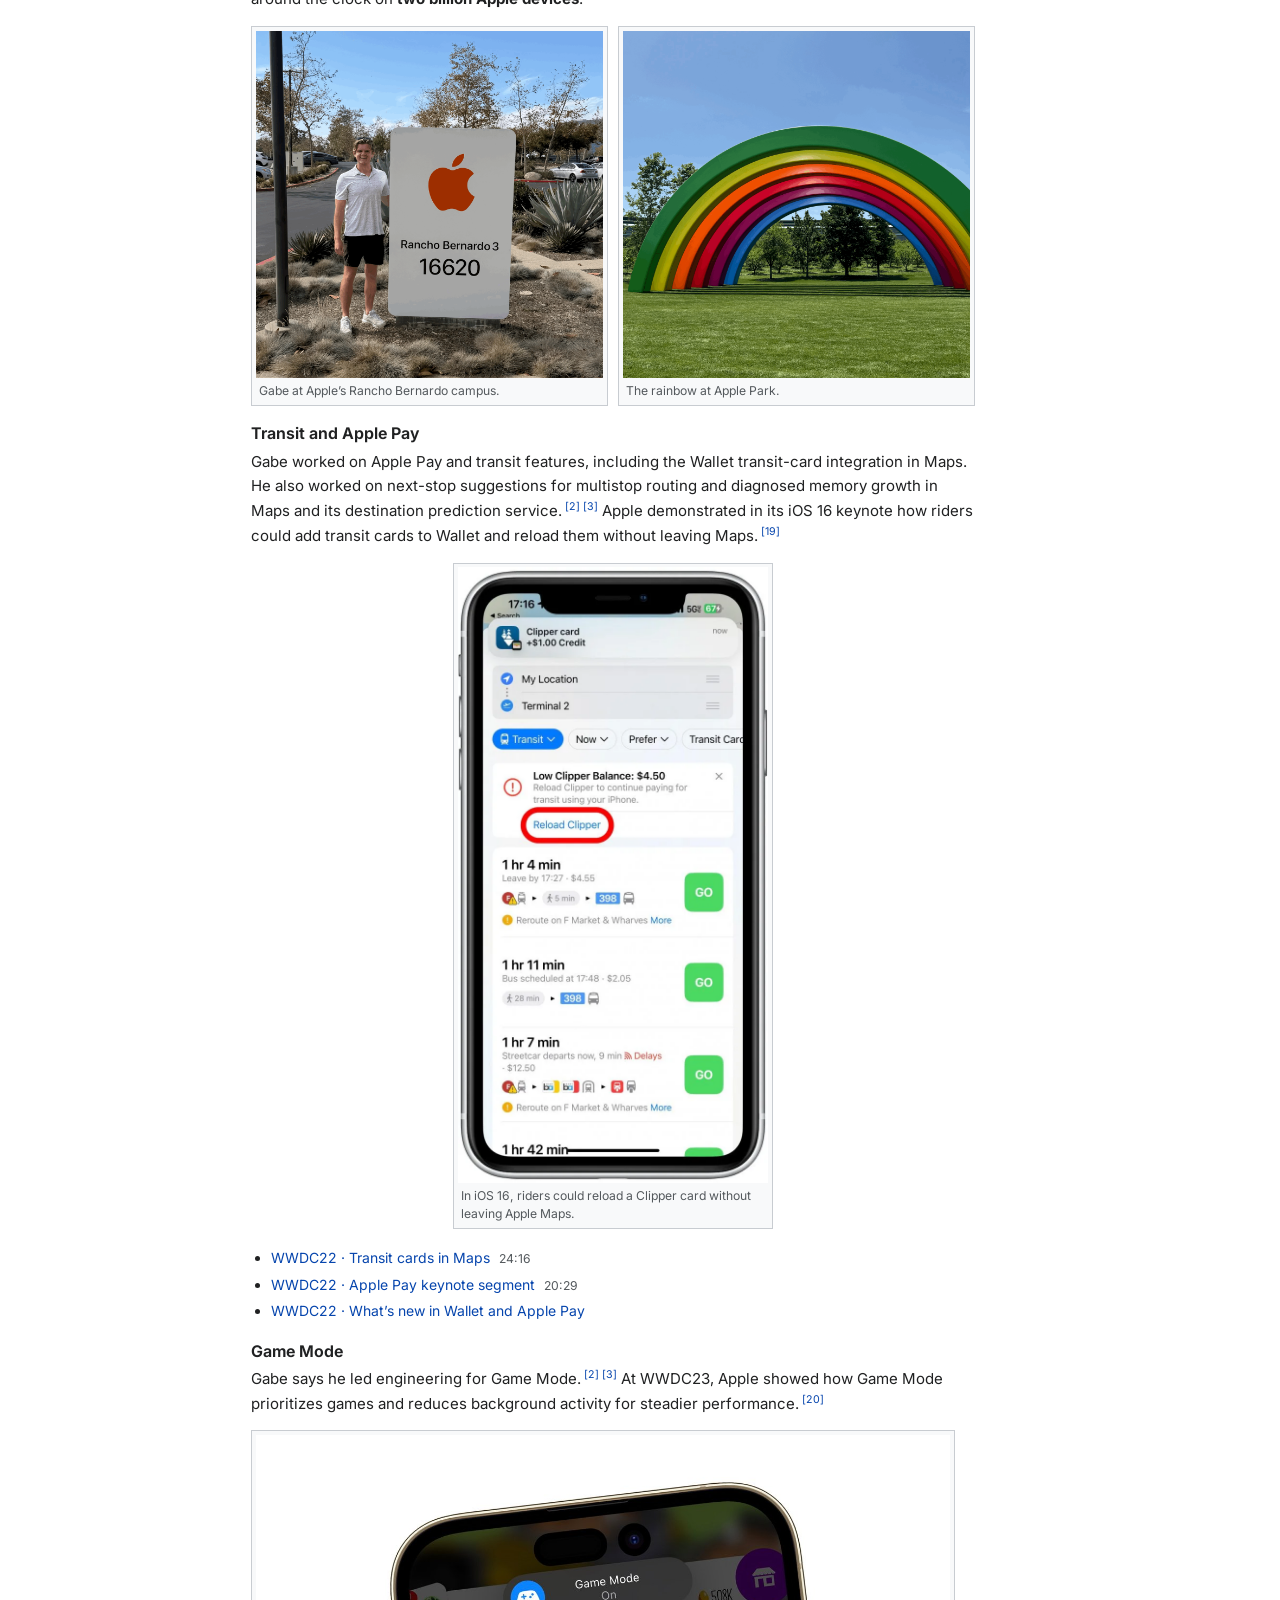
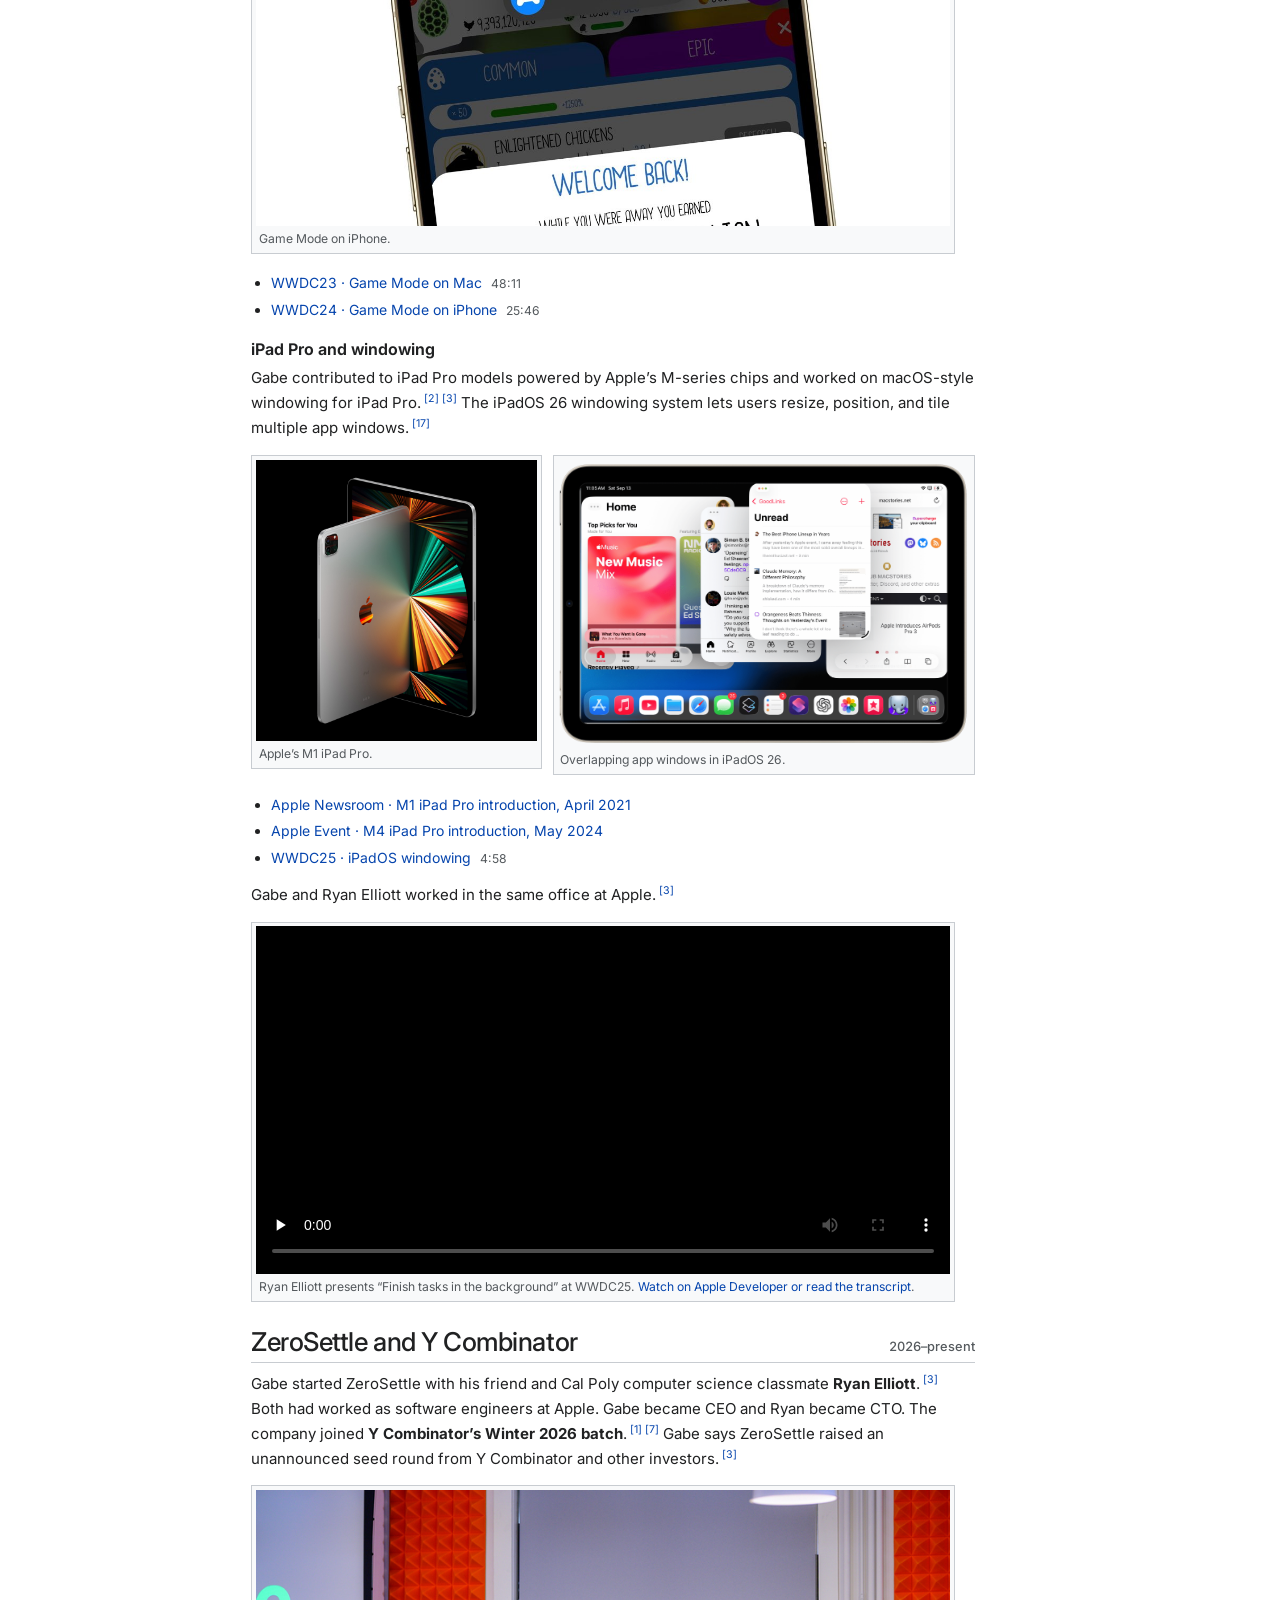
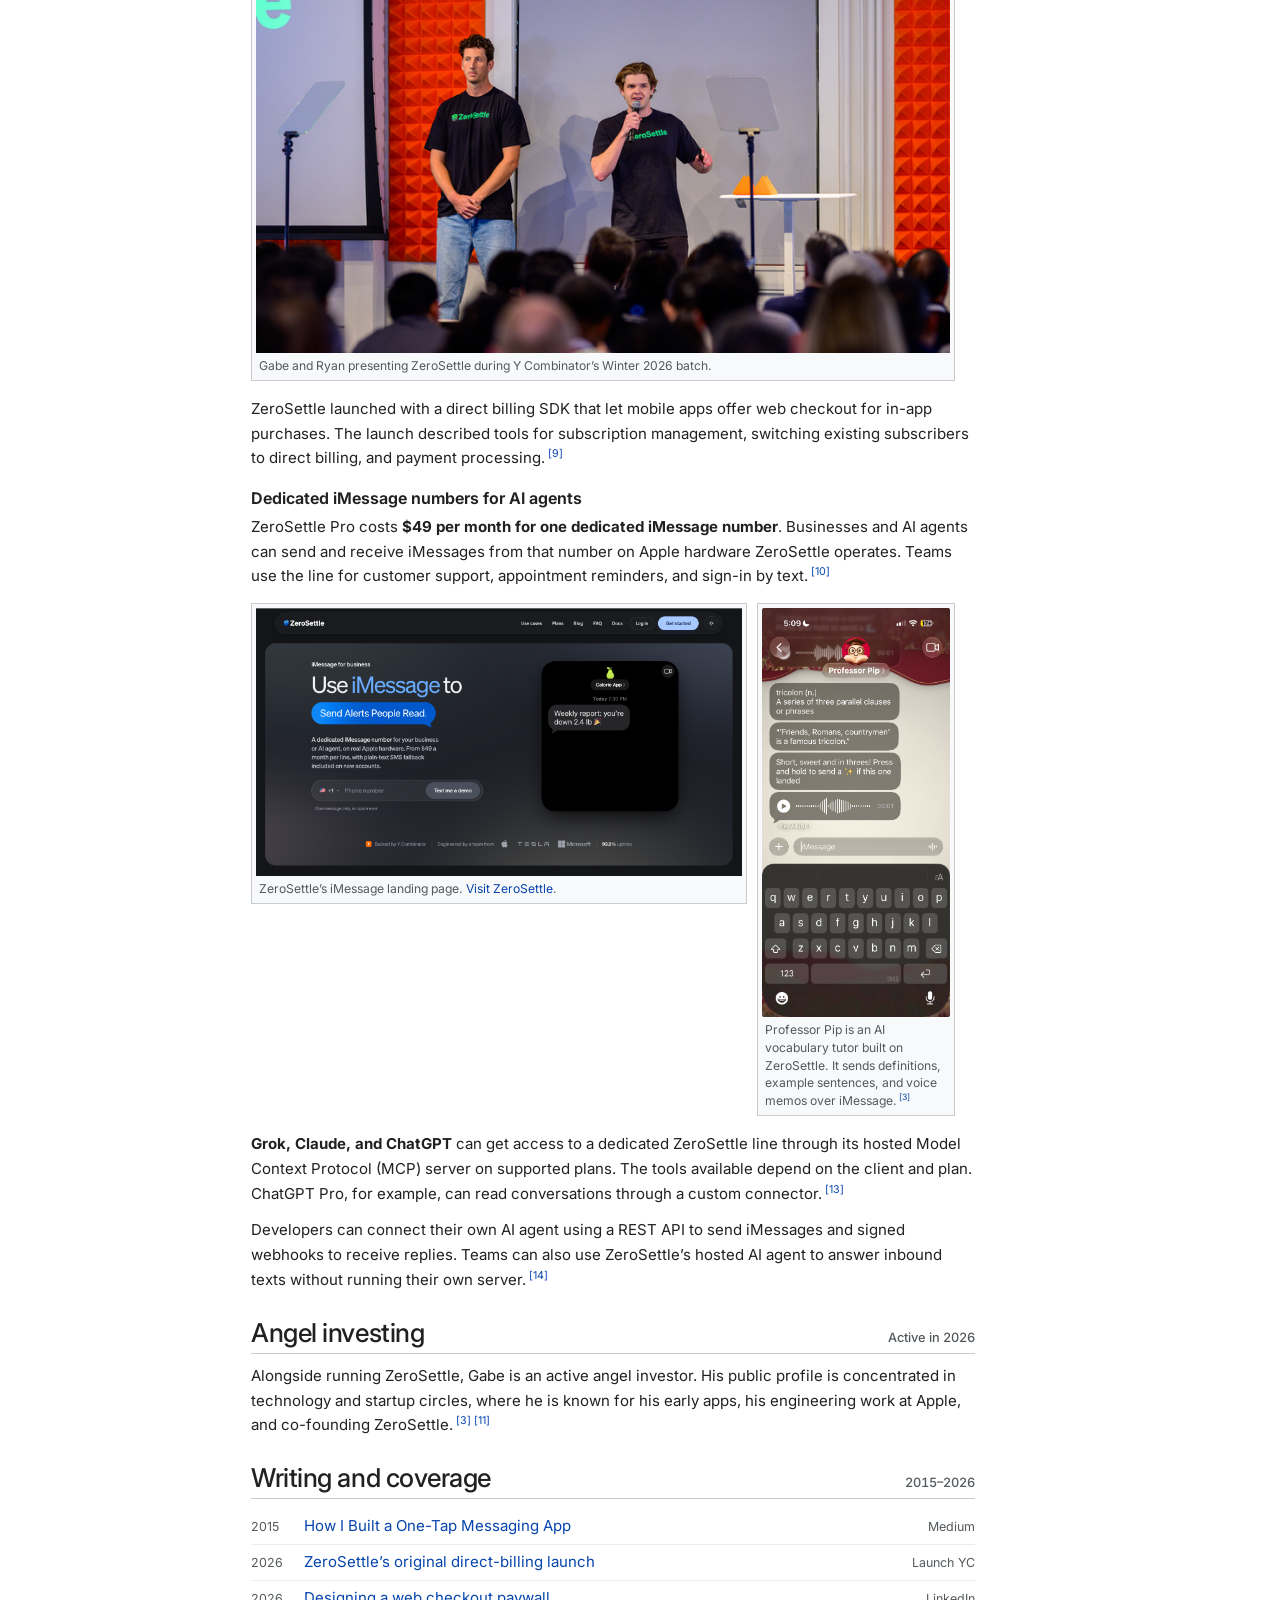
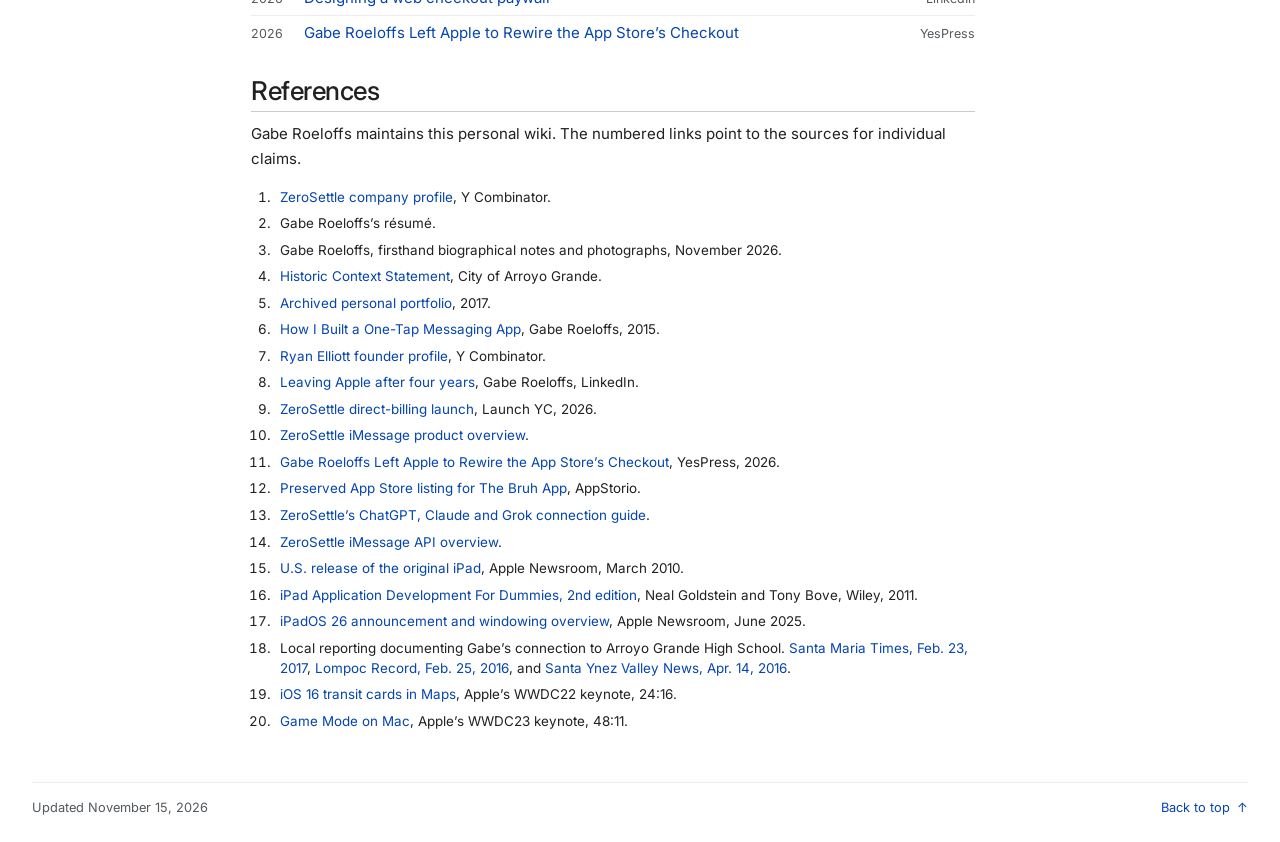
==== commit 3e88a028: "Show the Professor Pip vocabulary agent beside ZeroSettle" ====
--- a/index.html
+++ b/index.html
@@ -22,7 +22,7 @@
     <link rel="preconnect" href="https://fonts.googleapis.com">
     <link rel="preconnect" href="https://fonts.gstatic.com" crossorigin>
     <link rel="stylesheet" href="https://fonts.googleapis.com/css2?family=Inter:wght@400..700&amp;display=swap">
-    <link rel="stylesheet" href="/wiki.css?v=20261115-wwdc">
+    <link rel="stylesheet" href="/wiki.css?v=20261115-pip">
     <script type="application/ld+json">
     {
         "@context": "https://schema.org",
@@ -290,10 +290,16 @@
 
                 <h3 id="zerosettle-imessage">Dedicated iMessage numbers for AI agents</h3>
                 <p>ZeroSettle Pro costs <strong>$49 per month for one dedicated iMessage number</strong>. Businesses and AI agents can send and receive iMessages from that number on Apple hardware ZeroSettle operates. Teams use the line for customer support, appointment reminders, and sign-in by text.<sup><a href="#ref-zerosettle" aria-label="Reference 10">[10]</a></sup></p>
-                <figure id="zerosettle-homepage" class="feature-photo">
-                    <a href="/images/zerosettle-landing-page.webp"><img src="/images/zerosettle-landing-page.webp" width="3060" height="1692" alt="ZeroSettle’s landing page showing its dedicated iMessage number and an example customer alert" loading="lazy" decoding="async"></a>
-                    <figcaption>ZeroSettle’s iMessage landing page. <a href="https://zerosettle.io/">Visit ZeroSettle</a>.</figcaption>
-                </figure>
+                <div class="feature-photo photo-pair zerosettle-images">
+                    <figure id="zerosettle-homepage">
+                        <a href="/images/zerosettle-landing-page.webp"><img src="/images/zerosettle-landing-page.webp" width="3060" height="1692" alt="ZeroSettle’s landing page showing its dedicated iMessage number and an example customer alert" loading="lazy" decoding="async"></a>
+                        <figcaption>ZeroSettle’s iMessage landing page. <a href="https://zerosettle.io/">Visit ZeroSettle</a>.</figcaption>
+                    </figure>
+                    <figure id="professor-pip-imessage">
+                        <a href="/images/zerosettle-professor-pip-imessage.webp"><img src="/images/zerosettle-professor-pip-imessage.webp" width="1206" height="2622" alt="Professor Pip defines tricolon in an iMessage conversation and sends a voice memo" loading="lazy" decoding="async"></a>
+                        <figcaption>Professor Pip is an AI vocabulary tutor built on ZeroSettle. It sends definitions, example sentences, and voice memos over iMessage.<sup><a href="#ref-gabe" aria-label="Reference 3">[3]</a></sup></figcaption>
+                    </figure>
+                </div>
                 <p><strong>Grok, Claude, and ChatGPT</strong> can get access to a dedicated ZeroSettle line through its hosted Model Context Protocol (MCP) server on supported plans. The tools available depend on the client and plan. ChatGPT Pro, for example, can read conversations through a custom connector.<sup><a href="#ref-zerosettle-agents" aria-label="Reference 13">[13]</a></sup></p>
                 <p>Developers can connect their own AI agent using a REST API to send iMessages and signed webhooks to receive replies. Teams can also use ZeroSettle’s hosted AI agent to answer inbound texts without running their own server.<sup><a href="#ref-zerosettle-api" aria-label="Reference 14">[14]</a></sup></p>
             </section>
--- a/wiki.css
+++ b/wiki.css
@@ -266,6 +266,10 @@
     grid-template-columns: minmax(0, 1fr) minmax(0, 1.45fr);
     align-items: start;
 }
+.zerosettle-images {
+    grid-template-columns: minmax(0, 2.5fr) minmax(0, 1fr);
+    align-items: start;
+}
 .bruh-screenshots { max-width: 30rem; align-items: start; }
 .internship-trophy { width: min(100%, 12rem); margin-top: .6rem; }
 
@@ -355,6 +359,8 @@
 }
 
 @media (max-width: 420px) {
+    .zerosettle-images { grid-template-columns: 1fr; }
+    #professor-pip-imessage { width: min(100%, 14rem); margin-inline: auto; }
     .project-list > div { grid-template-columns: 1fr; gap: .12rem; }
     .reading li { grid-template-columns: 2.4rem minmax(0, 1fr); gap: .1rem .5rem; }
     .reading span { grid-column: 2; }
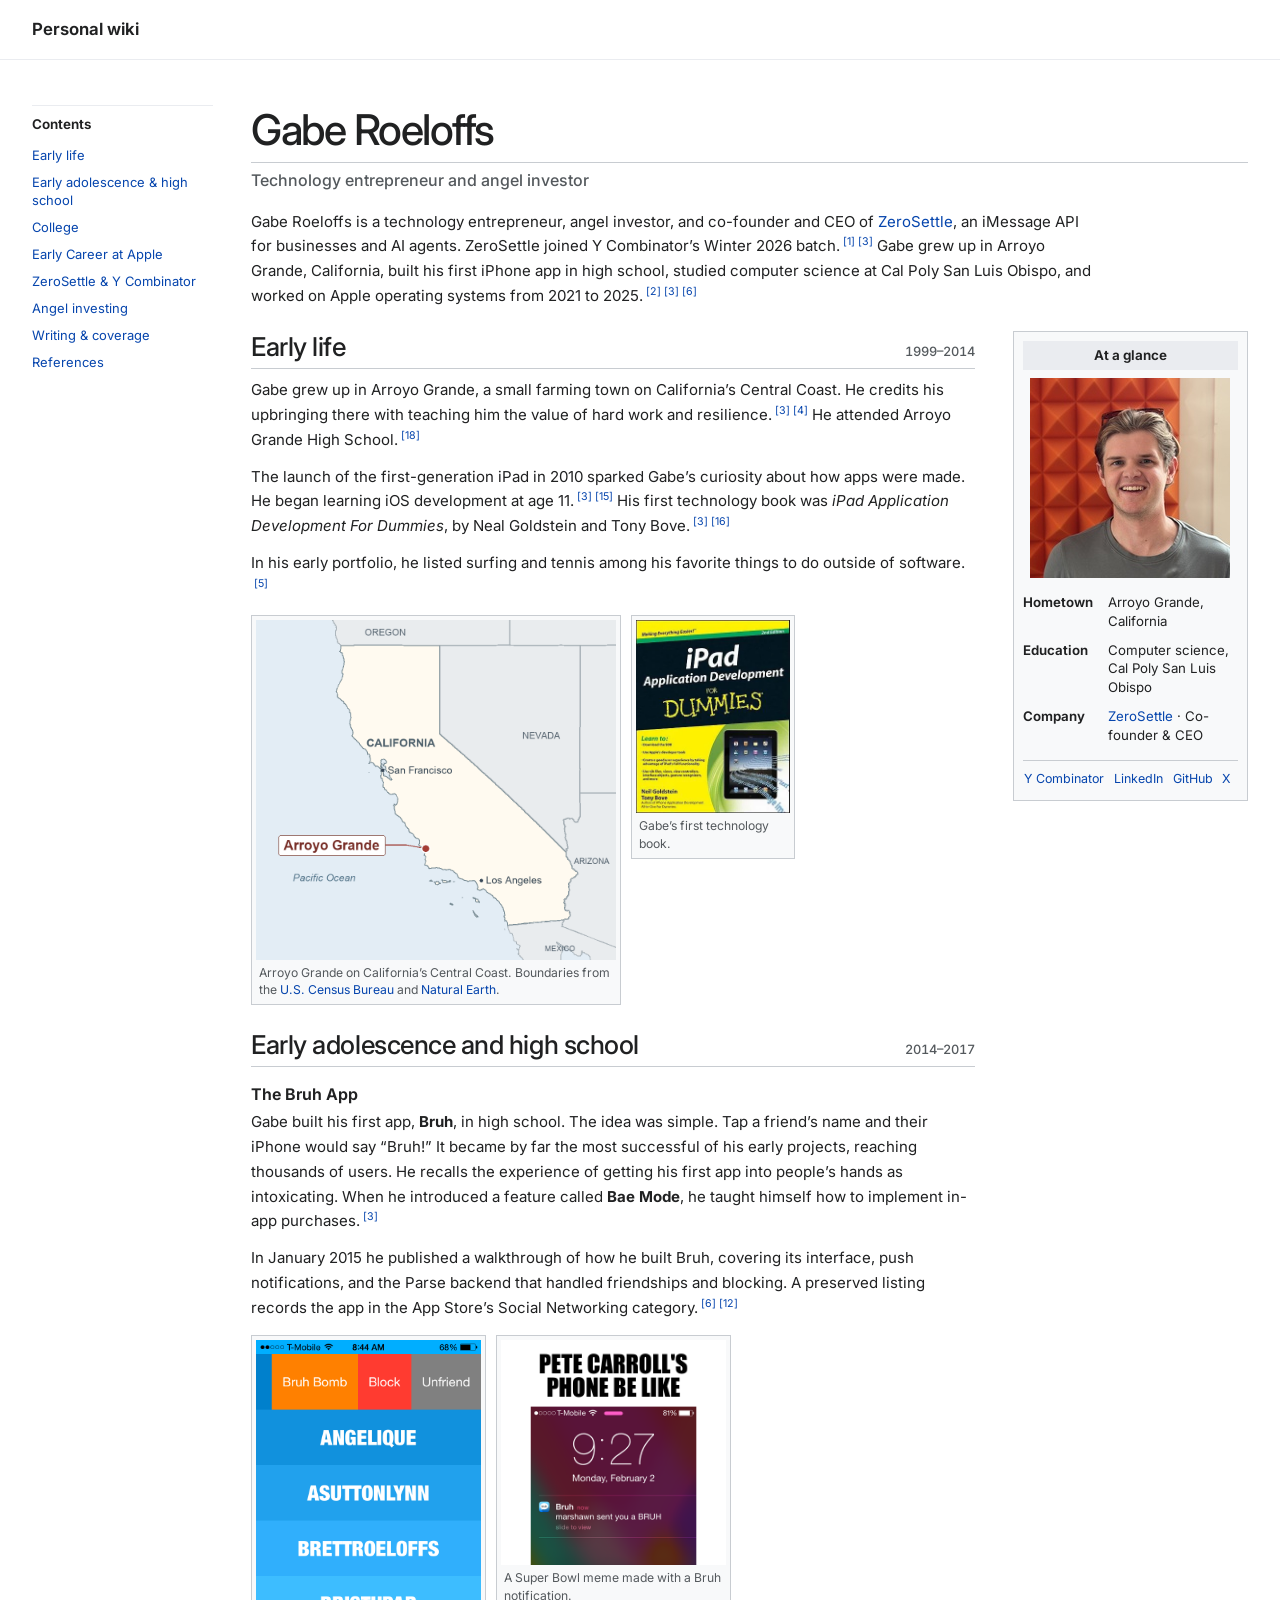
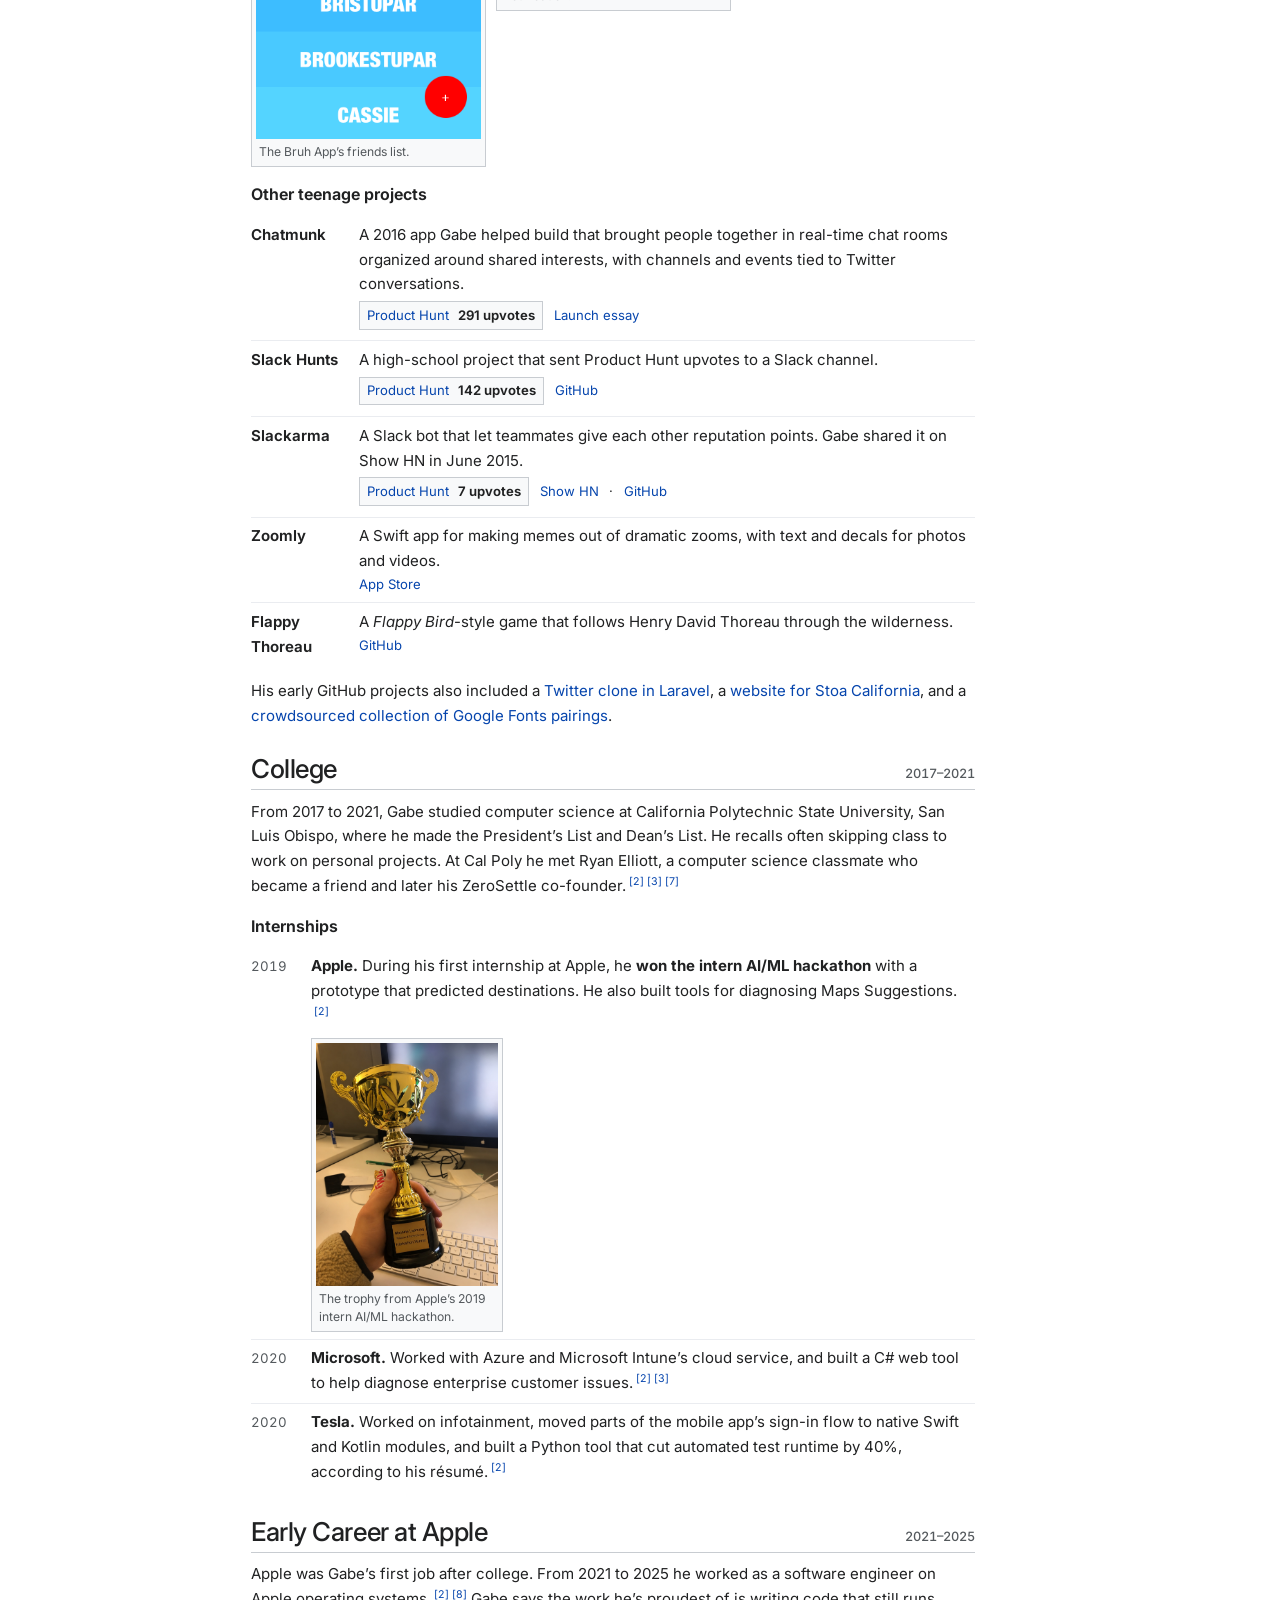
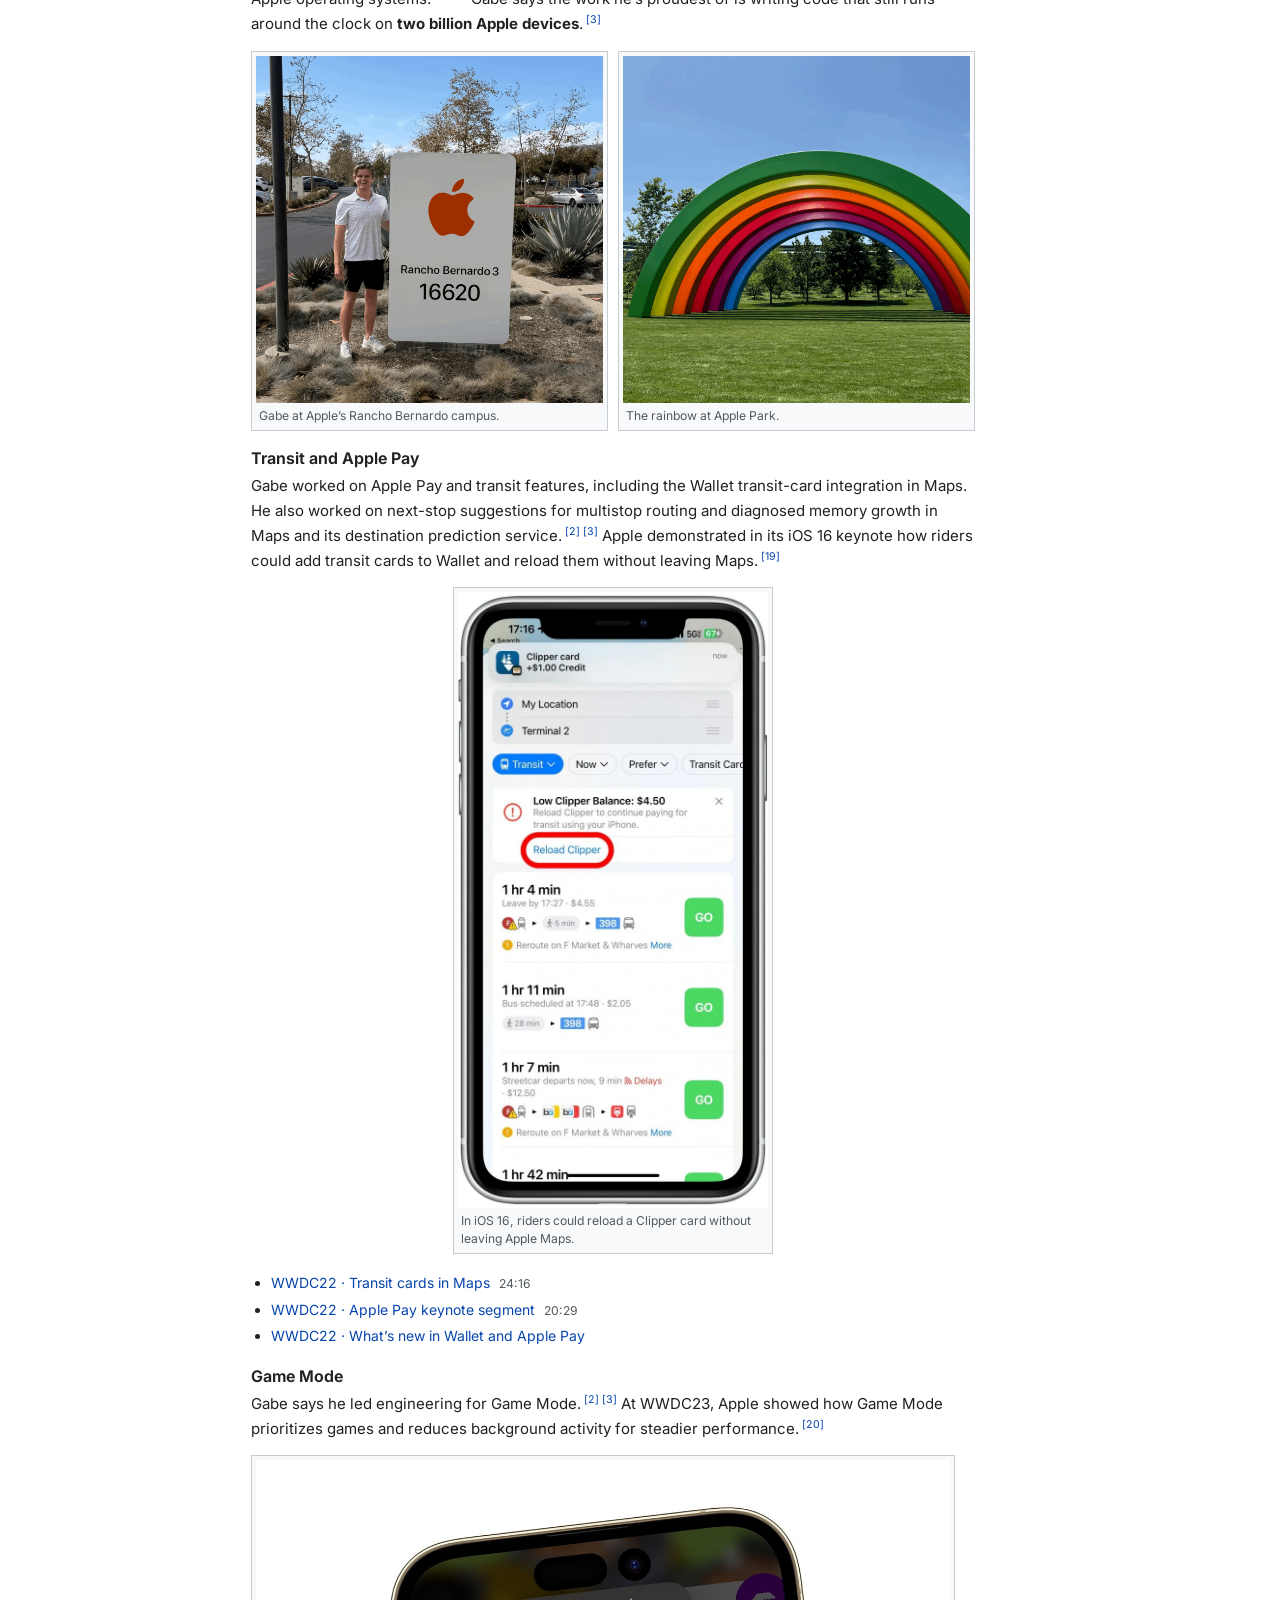
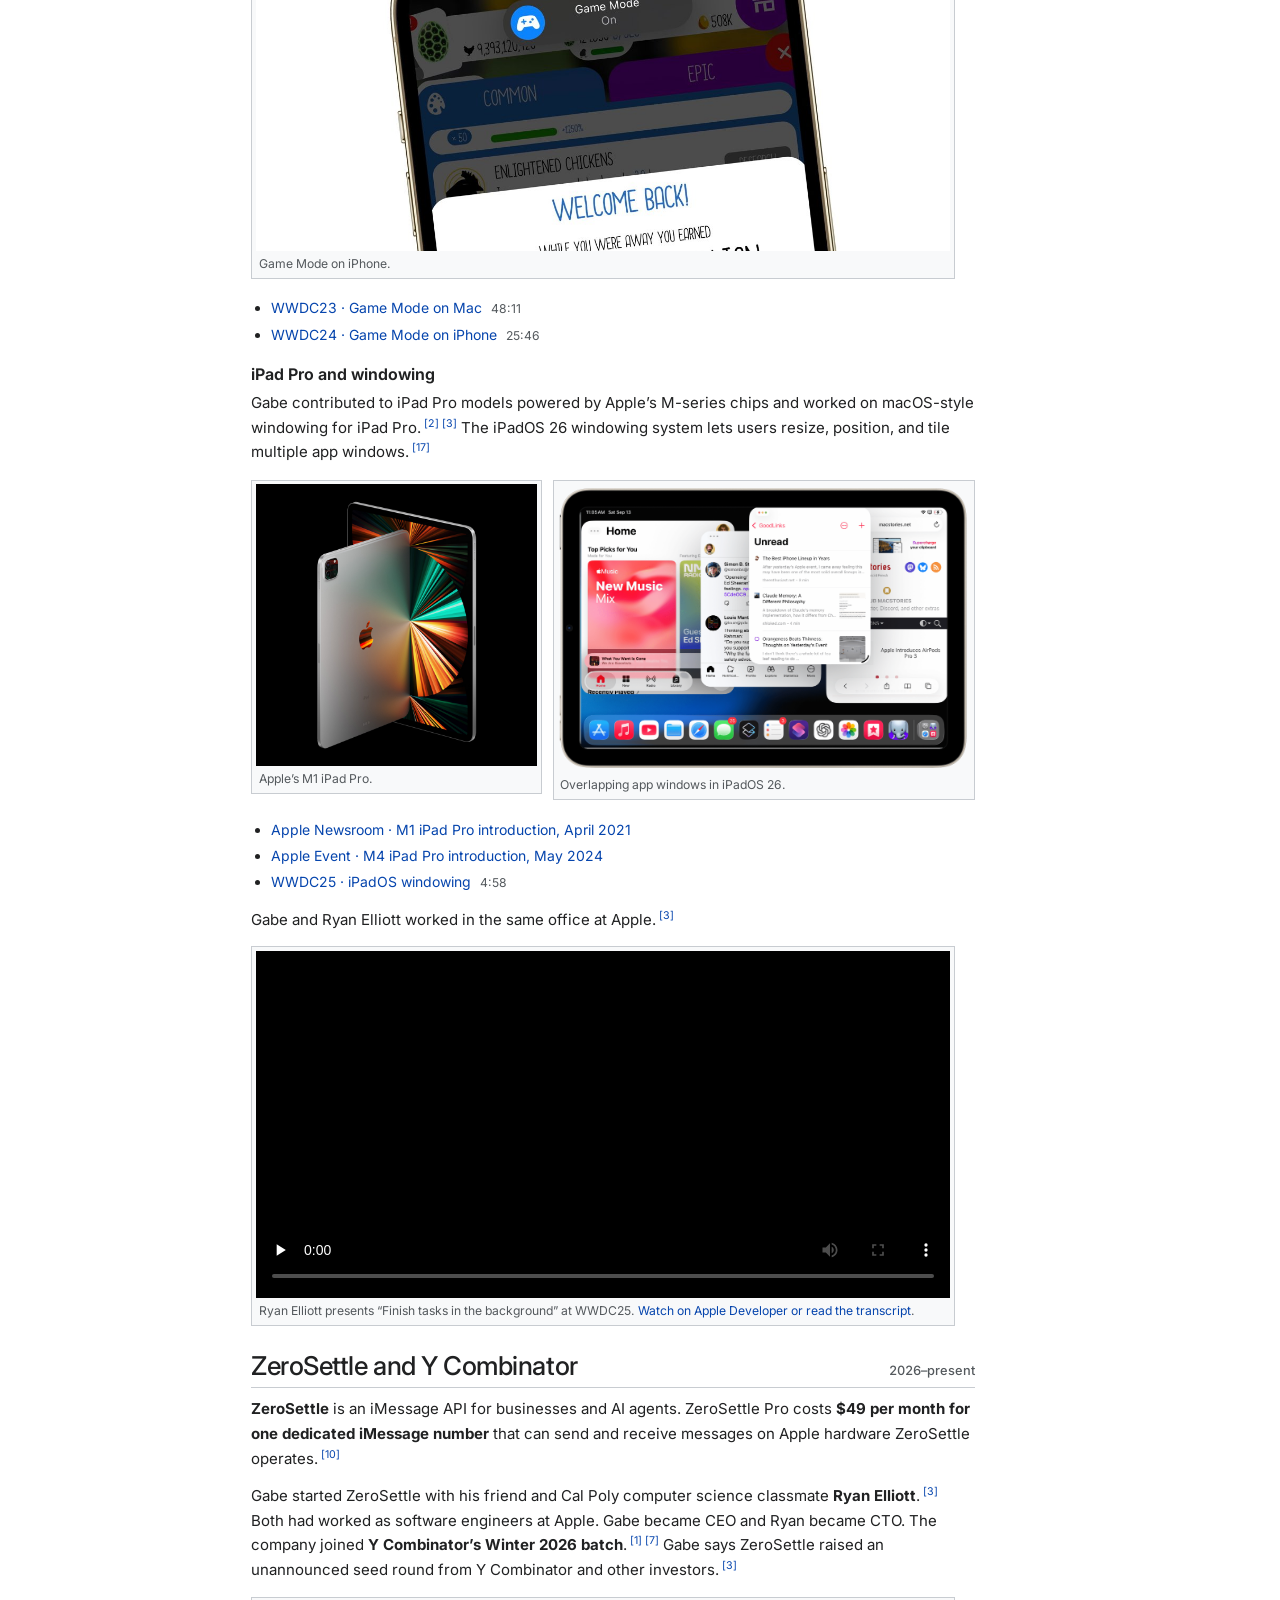
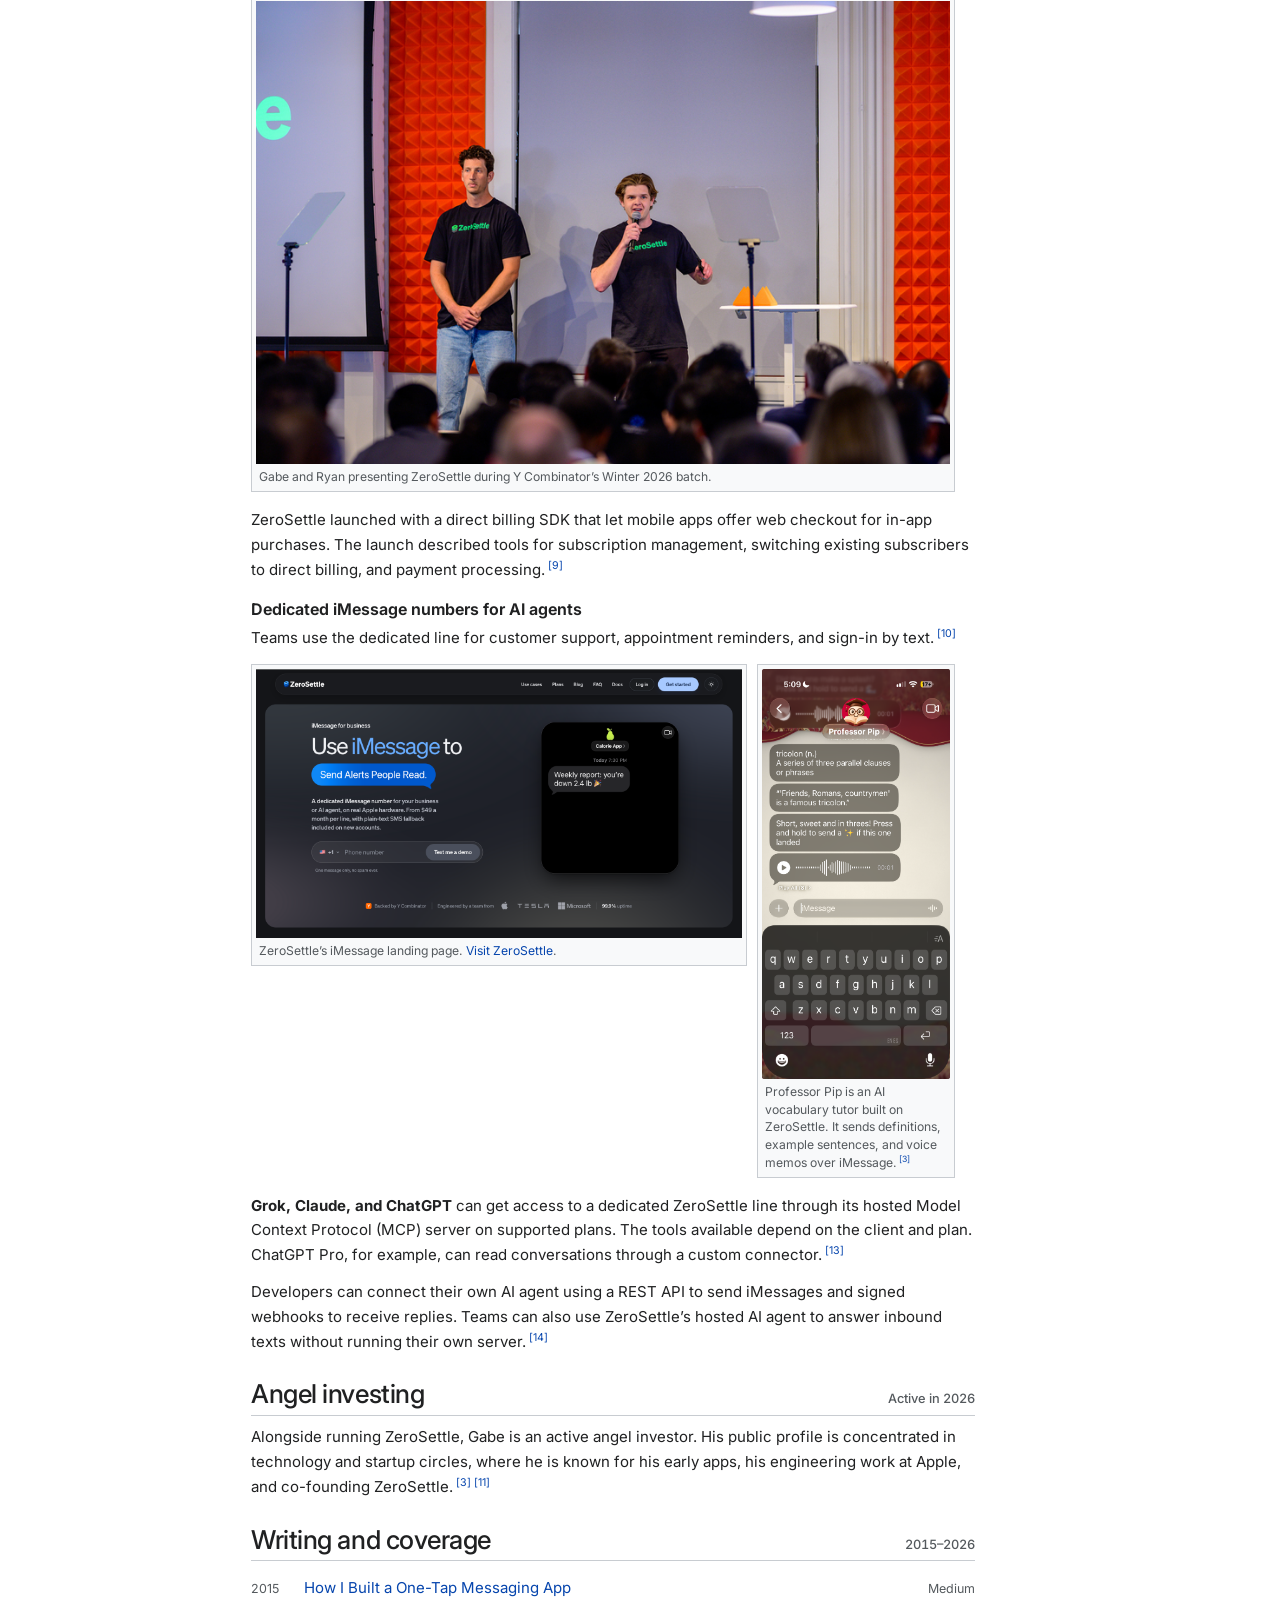
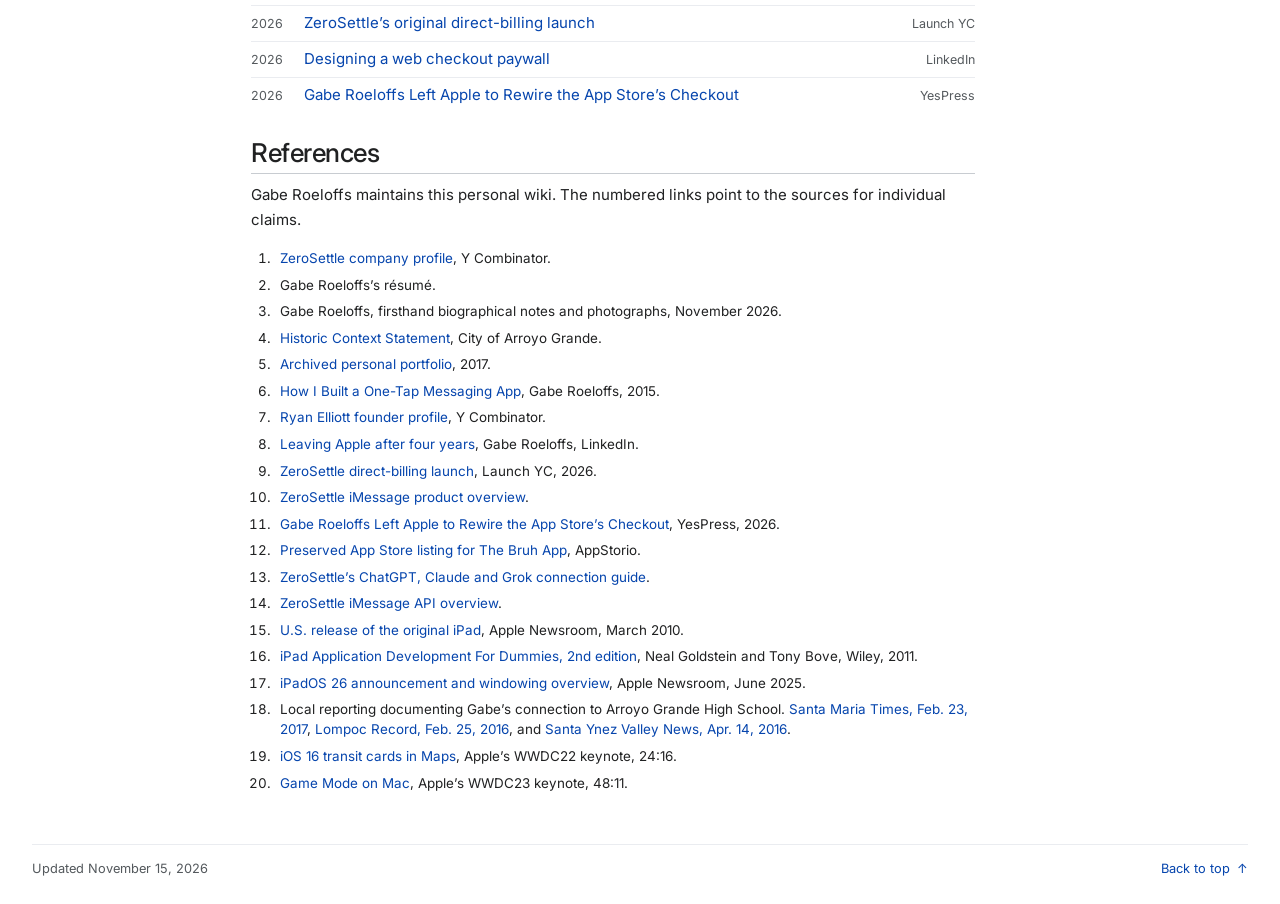
==== commit b57a5dcf: "Improve search descriptions for Gabe Roeloffs and ZeroSettle" ====
--- a/index.html
+++ b/index.html
@@ -5,7 +5,7 @@
     <meta name="viewport" content="width=device-width, initial-scale=1">
     <meta name="msvalidate.01" content="1D5AD524047C8D0FD0E91C04863EFBCB">
     <title>Gabe Roeloffs | Technology Entrepreneur and Angel Investor</title>
-    <meta name="description" content="Gabe Roeloffs is a technology entrepreneur, angel investor, and co-founder and CEO of ZeroSettle (YC Winter 2026). Explore his early apps, Apple engineering work, and startup career.">
+    <meta name="description" content="Gabe Roeloffs is a technology entrepreneur, angel investor, and co-founder and CEO of ZeroSettle, an iMessage API for businesses and AI agents.">
     <link rel="canonical" href="https://gaberoeloffs.com/">
     <meta property="og:type" content="profile">
     <meta property="og:site_name" content="Gabe Roeloffs">
@@ -37,14 +37,14 @@
             "name": "Gabe Roeloffs",
             "url": "https://gaberoeloffs.com/",
             "image": "https://gaberoeloffs.com/images/gabe-roeloffs.jpg",
-            "description": "Technology entrepreneur and angel investor. Co-founder and CEO of ZeroSettle and former Apple software engineer.",
+            "description": "Technology entrepreneur, angel investor, and co-founder and CEO of ZeroSettle (Y Combinator Winter 2026). Former operating systems software engineer at Apple.",
             "jobTitle": ["Technology entrepreneur", "Angel investor", "Co-founder and CEO"],
             "worksFor": {
                 "@type": "Organization",
                 "@id": "https://zerosettle.io/#organization",
                 "name": "ZeroSettle",
                 "url": "https://zerosettle.io/",
-                "description": "ZeroSettle provides dedicated iMessage numbers for businesses and AI agents through a REST API, signed webhooks, and a hosted MCP server.",
+                "description": "ZeroSettle is an iMessage API for businesses and AI agents. It provides dedicated iMessage numbers through a REST API, signed webhooks, and a hosted MCP server.",
                 "sameAs": "https://www.ycombinator.com/companies/zerosettle",
                 "founder": [
                     { "@id": "https://gaberoeloffs.com/#gabe" },
@@ -94,7 +94,7 @@
         <header class="intro">
             <h1 id="name">Gabe Roeloffs</h1>
             <p class="occupation">Technology entrepreneur and angel investor</p>
-            <p class="summary">Gabe Roeloffs is the co-founder and CEO of ZeroSettle, a Y Combinator Winter 2026 company. He grew up in Arroyo Grande, California, released his first iPhone app in high school, and spent four years working on Apple operating systems before starting ZeroSettle.<sup><a href="#ref-yc" aria-label="Reference 1">[1]</a> <a href="#ref-resume" aria-label="Reference 2">[2]</a> <a href="#ref-gabe" aria-label="Reference 3">[3]</a></sup></p>
+            <p class="summary">Gabe Roeloffs is a technology entrepreneur, angel investor, and co-founder and CEO of <a href="#zerosettle">ZeroSettle</a>, an iMessage API for businesses and AI agents. ZeroSettle joined Y Combinator’s Winter 2026 batch.<sup><a href="#ref-yc" aria-label="Reference 1">[1]</a> <a href="#ref-gabe" aria-label="Reference 3">[3]</a></sup> Gabe grew up in Arroyo Grande, California, built his first iPhone app in high school, studied computer science at Cal Poly San Luis Obispo, and worked on Apple operating systems from 2021 to 2025.<sup><a href="#ref-resume" aria-label="Reference 2">[2]</a> <a href="#ref-gabe" aria-label="Reference 3">[3]</a> <a href="#ref-bruh" aria-label="Reference 6">[6]</a></sup></p>
         </header>
 
         <aside class="profile" aria-label="Biographical facts and profiles">
@@ -281,6 +281,7 @@
 
             <section id="zerosettle">
                 <h2>ZeroSettle and Y Combinator <span class="section-years">2026–present</span></h2>
+                <p><strong>ZeroSettle</strong> is an iMessage API for businesses and AI agents. ZeroSettle Pro costs <strong>$49 per month for one dedicated iMessage number</strong> that can send and receive messages on Apple hardware ZeroSettle operates.<sup><a href="#ref-zerosettle" aria-label="Reference 10">[10]</a></sup></p>
                 <p>Gabe started ZeroSettle with his friend and Cal Poly computer science classmate <strong>Ryan Elliott</strong>.<sup><a href="#ref-gabe" aria-label="Reference 3">[3]</a></sup> Both had worked as software engineers at Apple. Gabe became CEO and Ryan became CTO. The company joined <strong>Y Combinator’s Winter 2026 batch</strong>.<sup><a href="#ref-yc" aria-label="Reference 1">[1]</a> <a href="#ref-ryan" aria-label="Reference 7">[7]</a></sup> Gabe says ZeroSettle raised an unannounced seed round from Y Combinator and other investors.<sup><a href="#ref-gabe" aria-label="Reference 3">[3]</a></sup></p>
                 <figure class="feature-photo">
                     <img src="/images/zerosettle-yc.jpg" width="800" height="533" alt="Gabe Roeloffs and Ryan Elliott onstage in ZeroSettle shirts, presenting to an audience" loading="lazy" decoding="async">
@@ -289,7 +290,7 @@
                 <p>ZeroSettle launched with a direct billing SDK that let mobile apps offer web checkout for in-app purchases. The launch described tools for subscription management, switching existing subscribers to direct billing, and payment processing.<sup><a href="#ref-yc-launch" aria-label="Reference 9">[9]</a></sup></p>
 
                 <h3 id="zerosettle-imessage">Dedicated iMessage numbers for AI agents</h3>
-                <p>ZeroSettle Pro costs <strong>$49 per month for one dedicated iMessage number</strong>. Businesses and AI agents can send and receive iMessages from that number on Apple hardware ZeroSettle operates. Teams use the line for customer support, appointment reminders, and sign-in by text.<sup><a href="#ref-zerosettle" aria-label="Reference 10">[10]</a></sup></p>
+                <p>Teams use the dedicated line for customer support, appointment reminders, and sign-in by text.<sup><a href="#ref-zerosettle" aria-label="Reference 10">[10]</a></sup></p>
                 <div class="feature-photo photo-pair zerosettle-images">
                     <figure id="zerosettle-homepage">
                         <a href="/images/zerosettle-landing-page.webp"><img src="/images/zerosettle-landing-page.webp" width="3060" height="1692" alt="ZeroSettle’s landing page showing its dedicated iMessage number and an example customer alert" loading="lazy" decoding="async"></a>
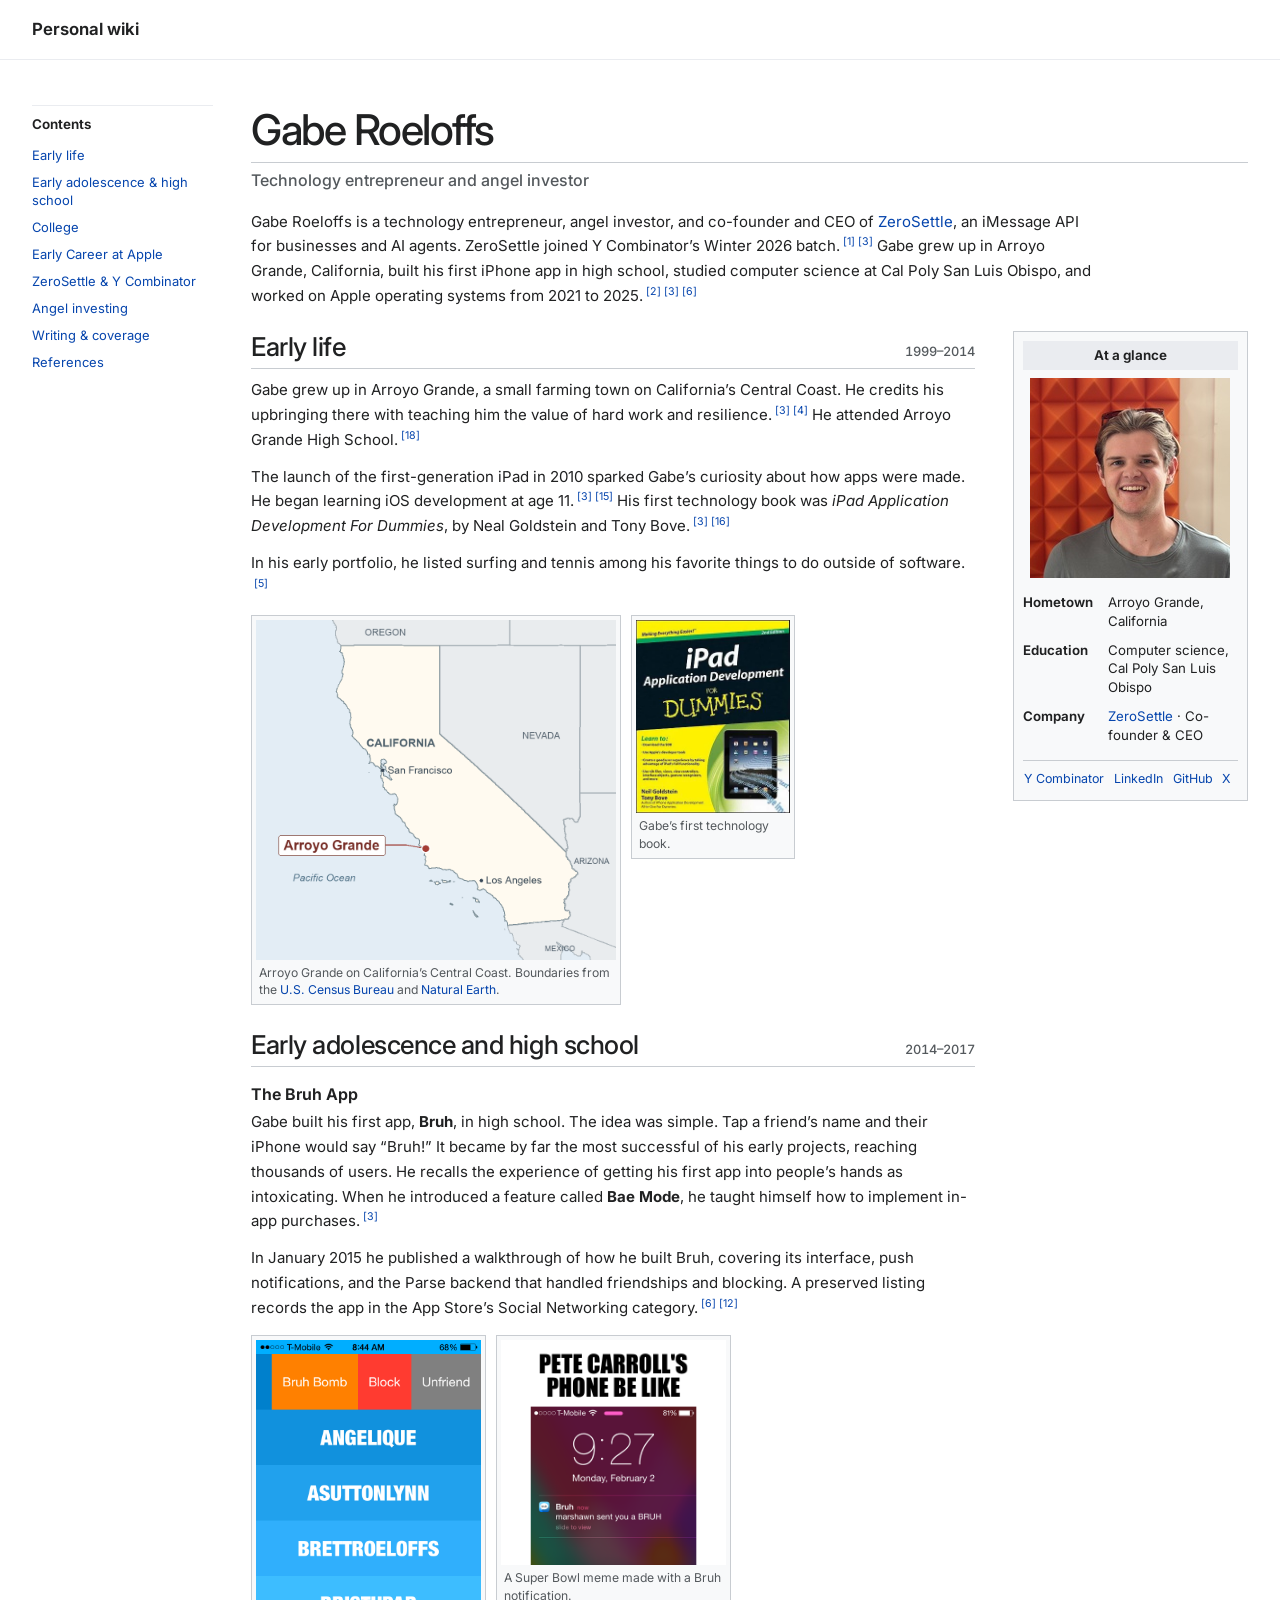
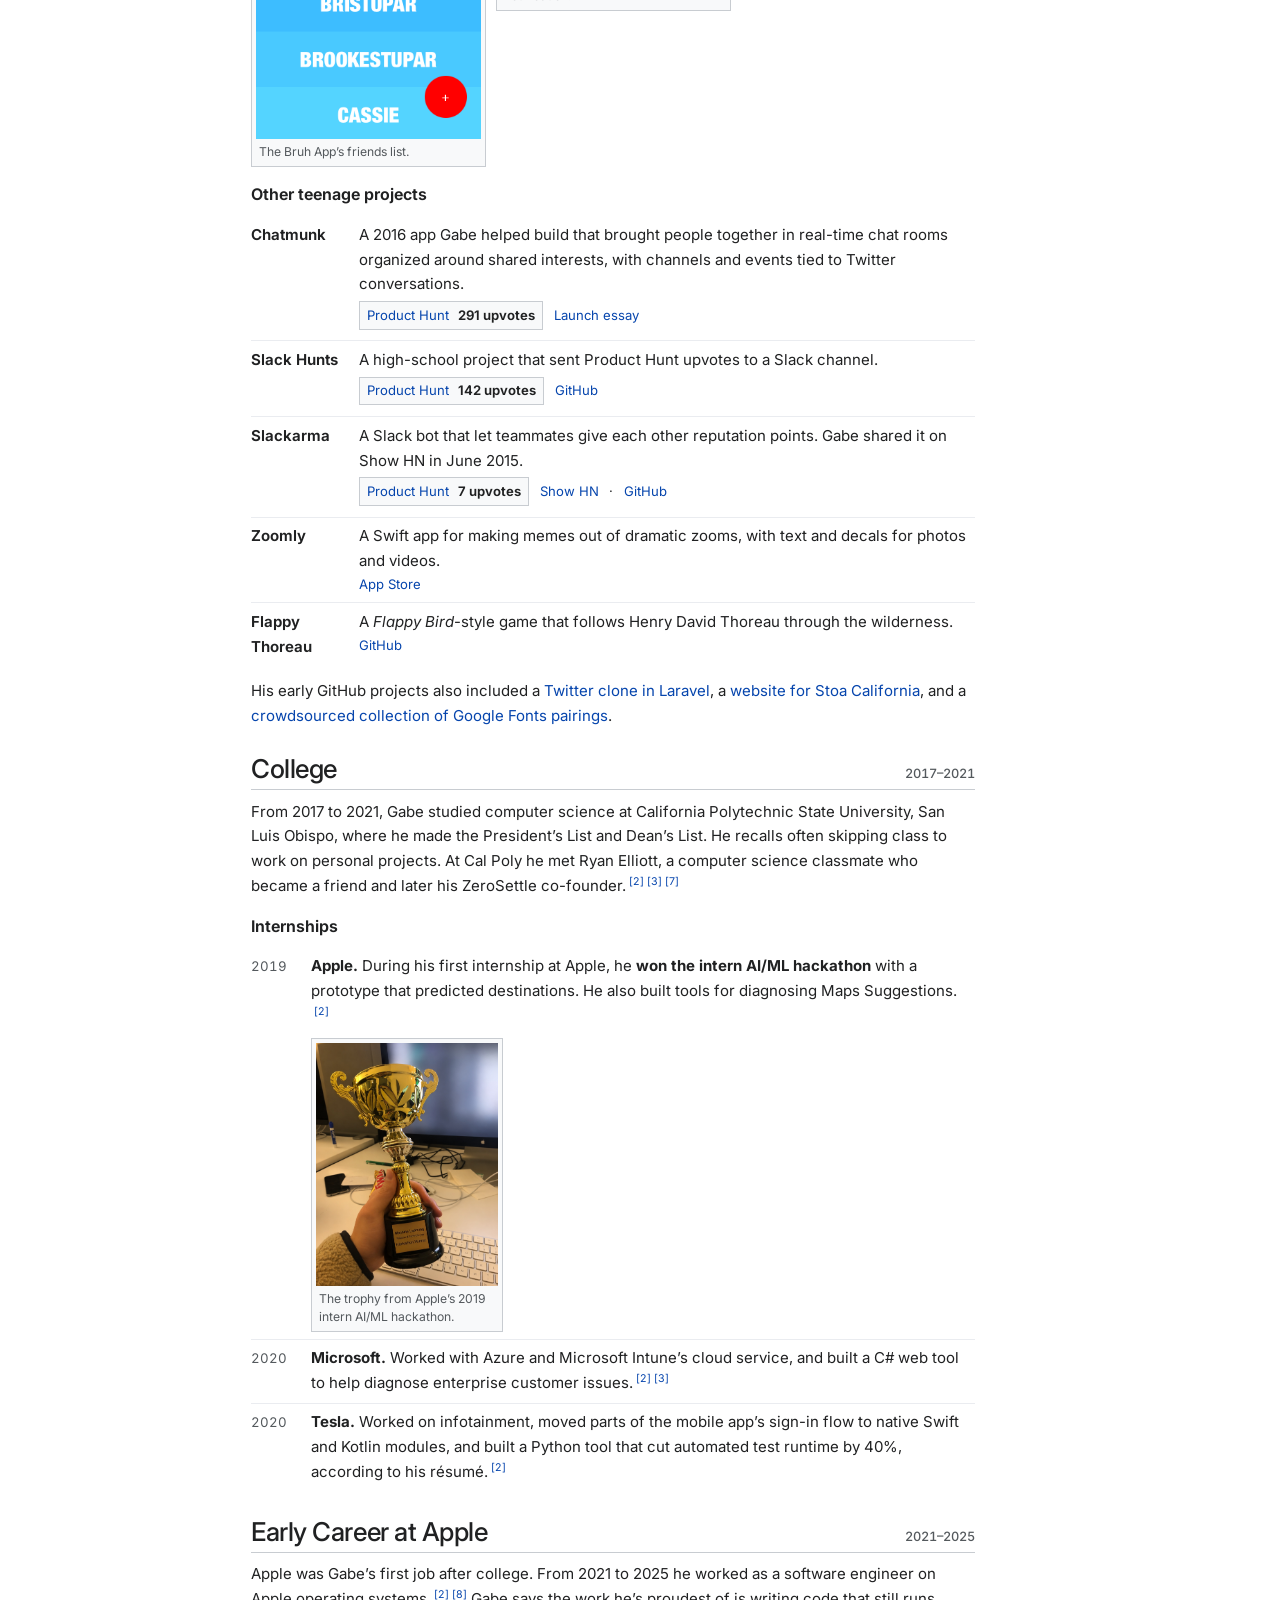
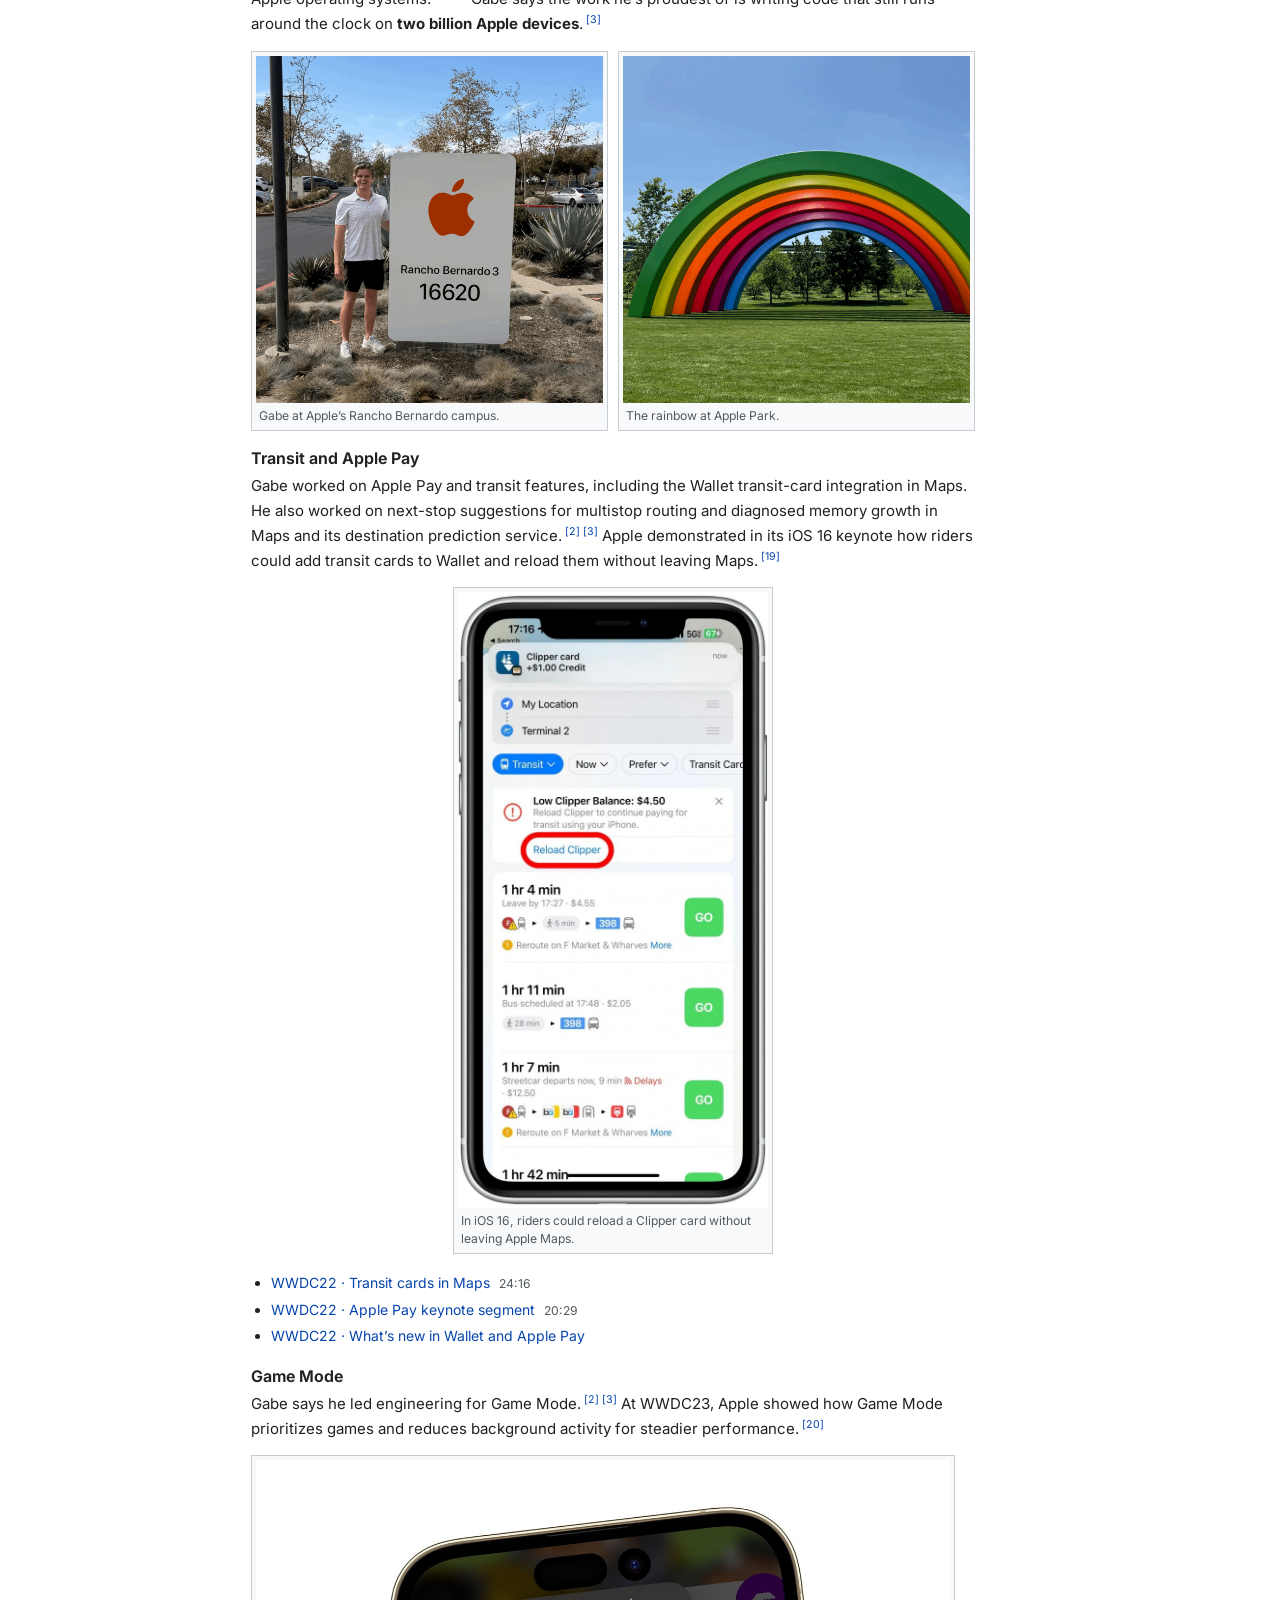
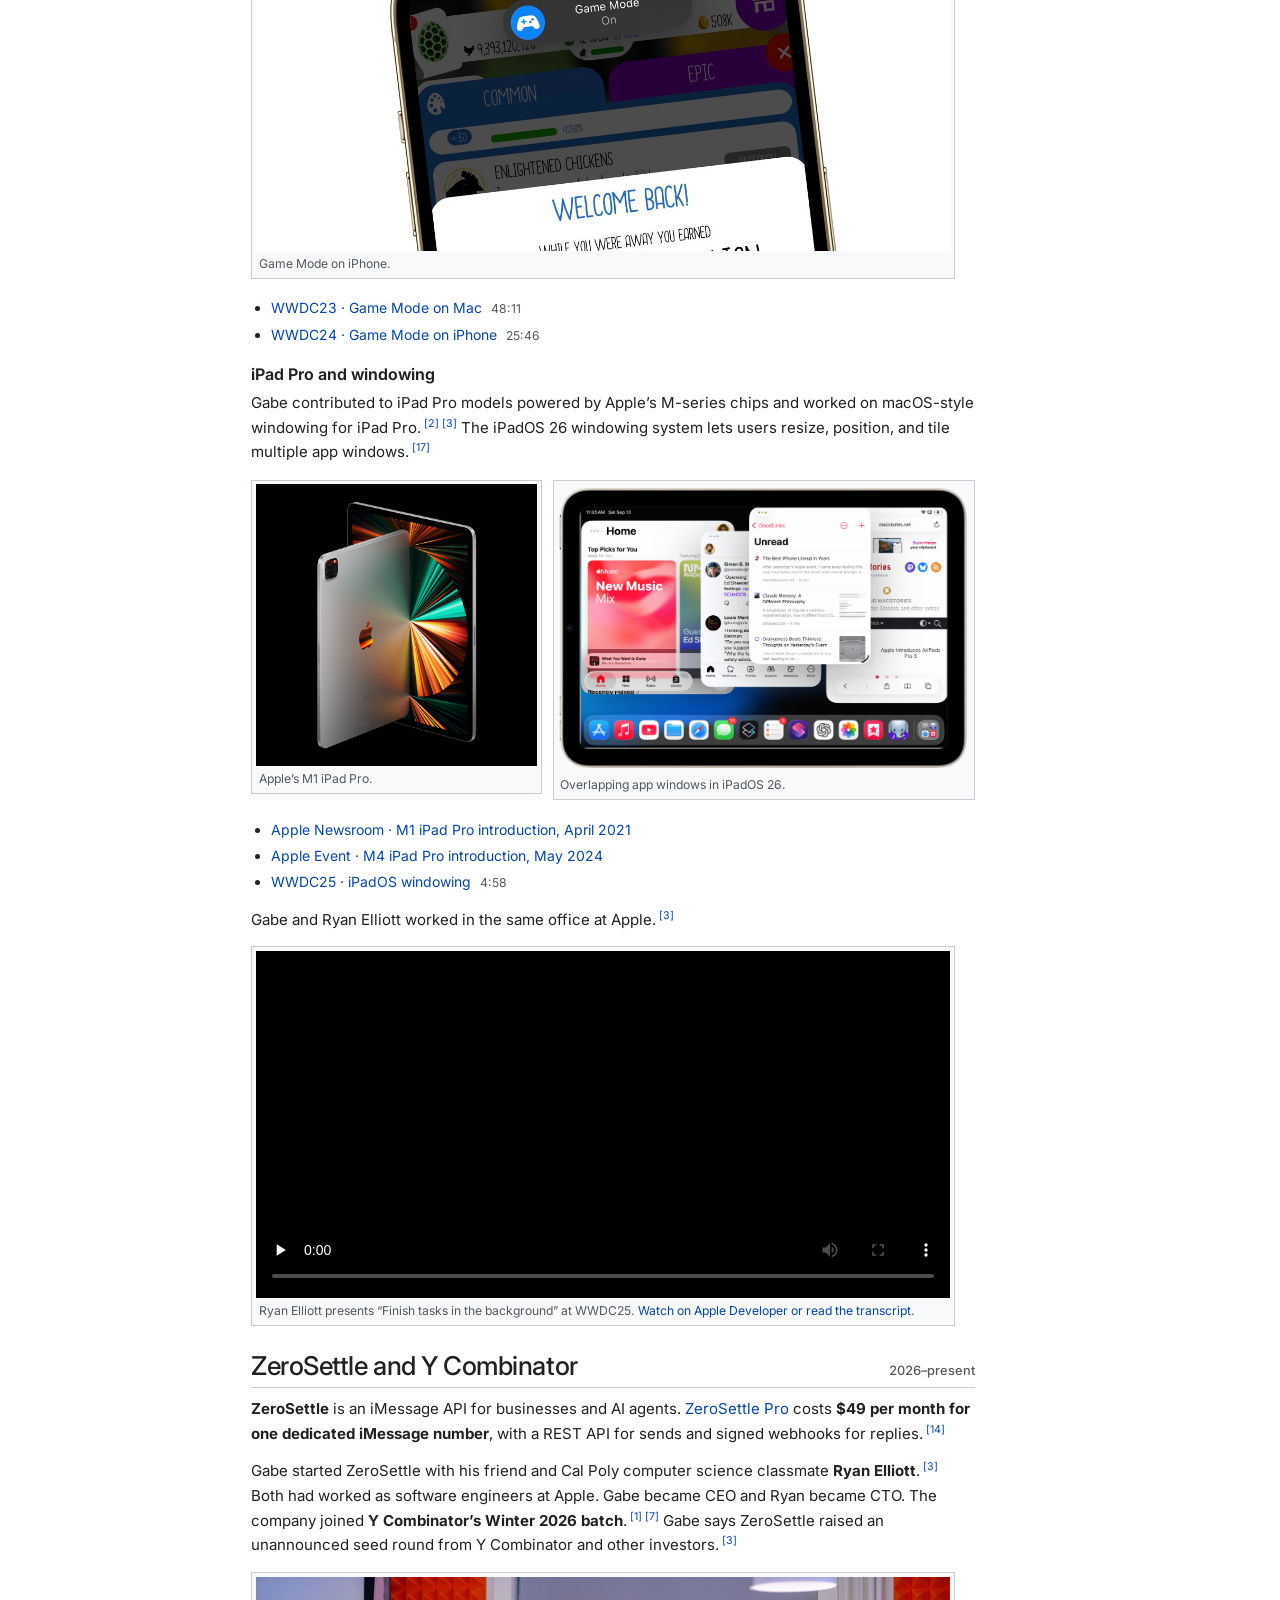
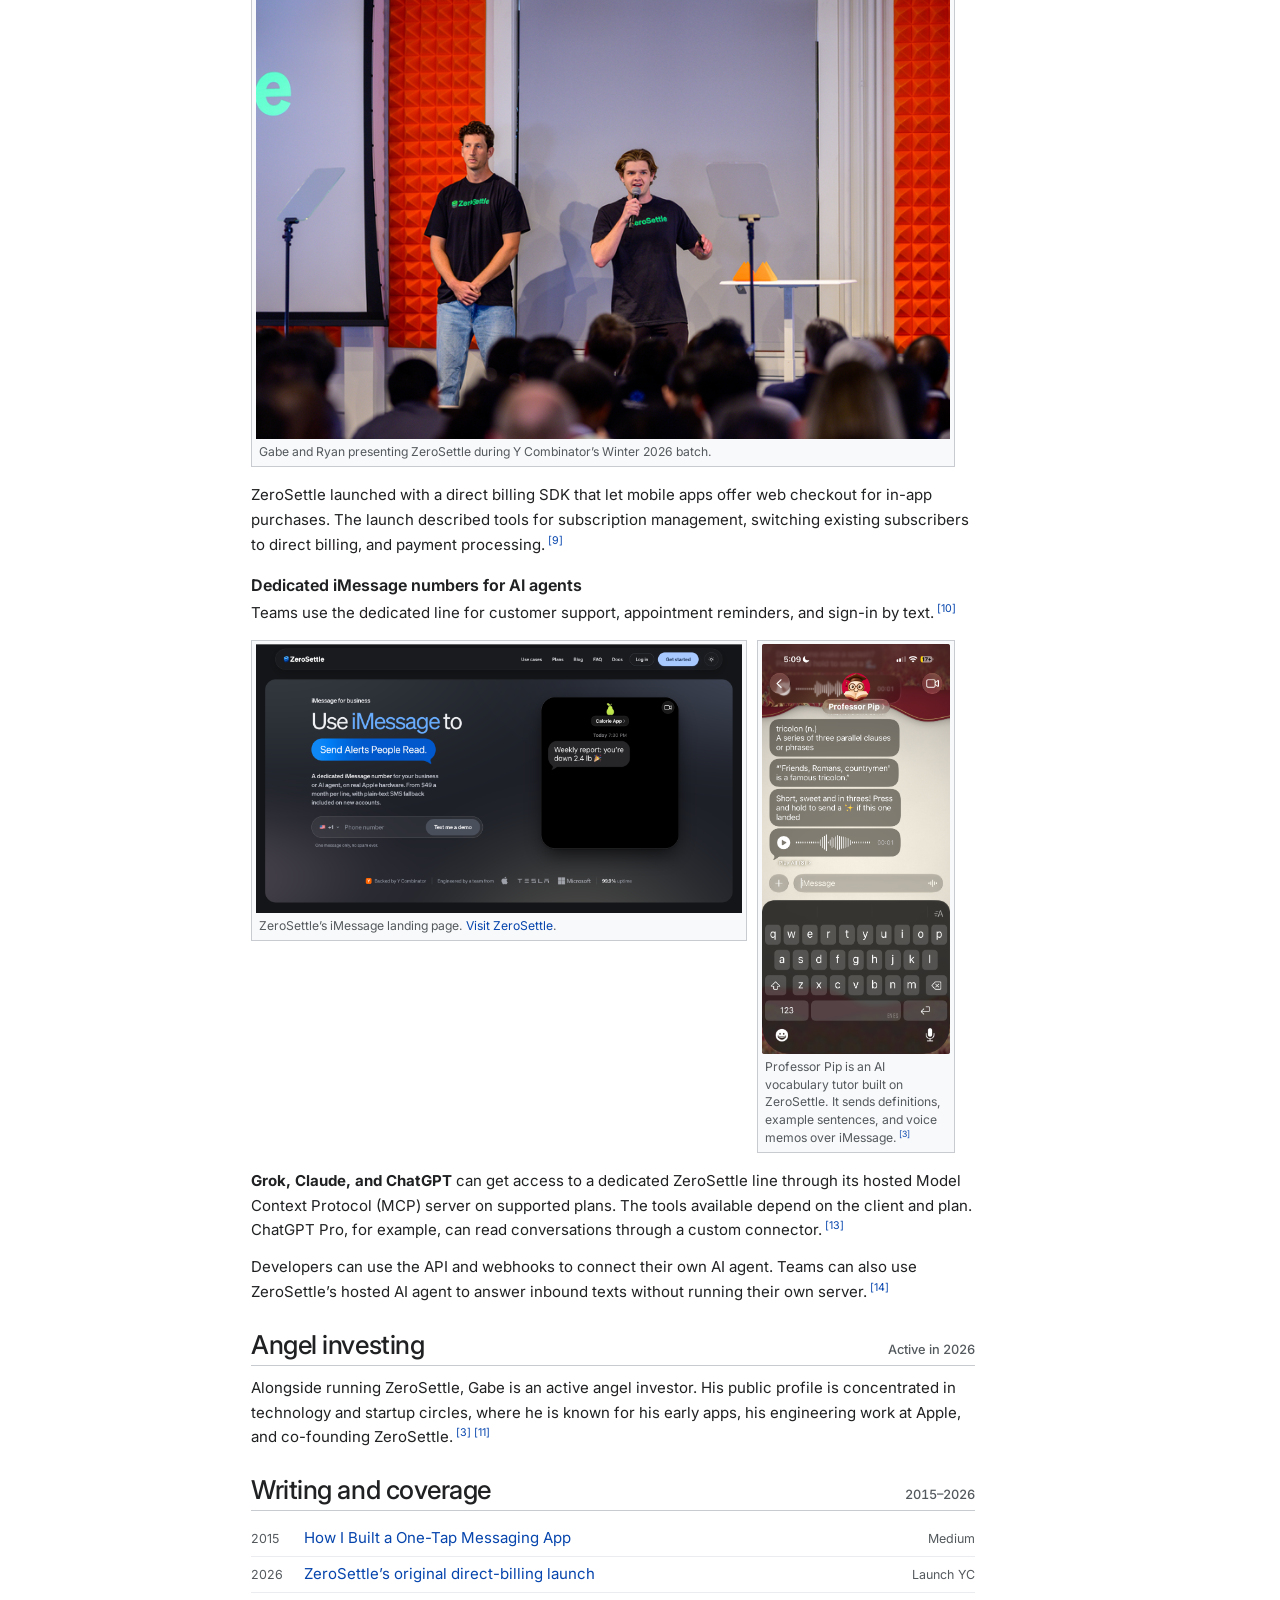
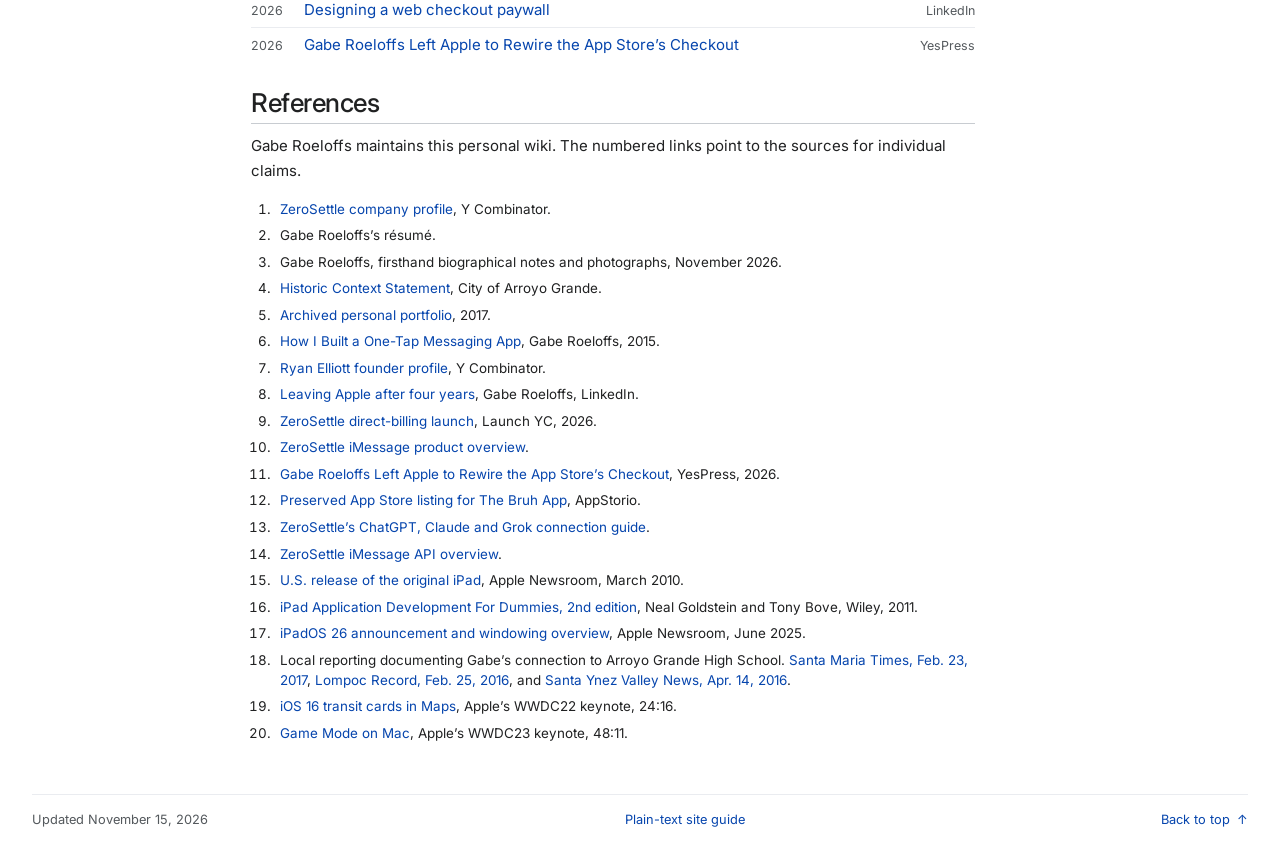
==== commit 6d98652c: "Improve search and agent discovery for the personal site" ====
--- a/index.html
+++ b/index.html
@@ -281,7 +281,7 @@
 
             <section id="zerosettle">
                 <h2>ZeroSettle and Y Combinator <span class="section-years">2026–present</span></h2>
-                <p><strong>ZeroSettle</strong> is an iMessage API for businesses and AI agents. ZeroSettle Pro costs <strong>$49 per month for one dedicated iMessage number</strong> that can send and receive messages on Apple hardware ZeroSettle operates.<sup><a href="#ref-zerosettle" aria-label="Reference 10">[10]</a></sup></p>
+                <p><strong>ZeroSettle</strong> is an iMessage API for businesses and AI agents. <a href="https://zerosettle.io/imessage-api/">ZeroSettle Pro</a> costs <strong>$49 per month for one dedicated iMessage number</strong>, with a REST API for sends and signed webhooks for replies.<sup><a href="#ref-zerosettle-api" aria-label="Reference 14">[14]</a></sup></p>
                 <p>Gabe started ZeroSettle with his friend and Cal Poly computer science classmate <strong>Ryan Elliott</strong>.<sup><a href="#ref-gabe" aria-label="Reference 3">[3]</a></sup> Both had worked as software engineers at Apple. Gabe became CEO and Ryan became CTO. The company joined <strong>Y Combinator’s Winter 2026 batch</strong>.<sup><a href="#ref-yc" aria-label="Reference 1">[1]</a> <a href="#ref-ryan" aria-label="Reference 7">[7]</a></sup> Gabe says ZeroSettle raised an unannounced seed round from Y Combinator and other investors.<sup><a href="#ref-gabe" aria-label="Reference 3">[3]</a></sup></p>
                 <figure class="feature-photo">
                     <img src="/images/zerosettle-yc.jpg" width="800" height="533" alt="Gabe Roeloffs and Ryan Elliott onstage in ZeroSettle shirts, presenting to an audience" loading="lazy" decoding="async">
@@ -302,7 +302,7 @@
                     </figure>
                 </div>
                 <p><strong>Grok, Claude, and ChatGPT</strong> can get access to a dedicated ZeroSettle line through its hosted Model Context Protocol (MCP) server on supported plans. The tools available depend on the client and plan. ChatGPT Pro, for example, can read conversations through a custom connector.<sup><a href="#ref-zerosettle-agents" aria-label="Reference 13">[13]</a></sup></p>
-                <p>Developers can connect their own AI agent using a REST API to send iMessages and signed webhooks to receive replies. Teams can also use ZeroSettle’s hosted AI agent to answer inbound texts without running their own server.<sup><a href="#ref-zerosettle-api" aria-label="Reference 14">[14]</a></sup></p>
+                <p>Developers can use the API and webhooks to connect their own AI agent. Teams can also use ZeroSettle’s hosted AI agent to answer inbound texts without running their own server.<sup><a href="#ref-zerosettle-api" aria-label="Reference 14">[14]</a></sup></p>
             </section>
 
             <section id="investing">
@@ -351,6 +351,7 @@
 
     <footer class="shell footer">
         <p>Updated <time datetime="2026-11-15">November 15, 2026</time></p>
+        <a href="/llms.txt" type="text/plain">Plain-text site guide</a>
         <a href="#top">Back to top <span aria-hidden="true">↑</span></a>
     </footer>
 </body>
--- a/wiki.css
+++ b/wiki.css
@@ -310,6 +310,7 @@
     border-top: 1px solid var(--light-line);
     color: var(--muted);
     font-size: .8rem;
+    flex-wrap: wrap;
 }
 
 .footer p { margin: 0; }
